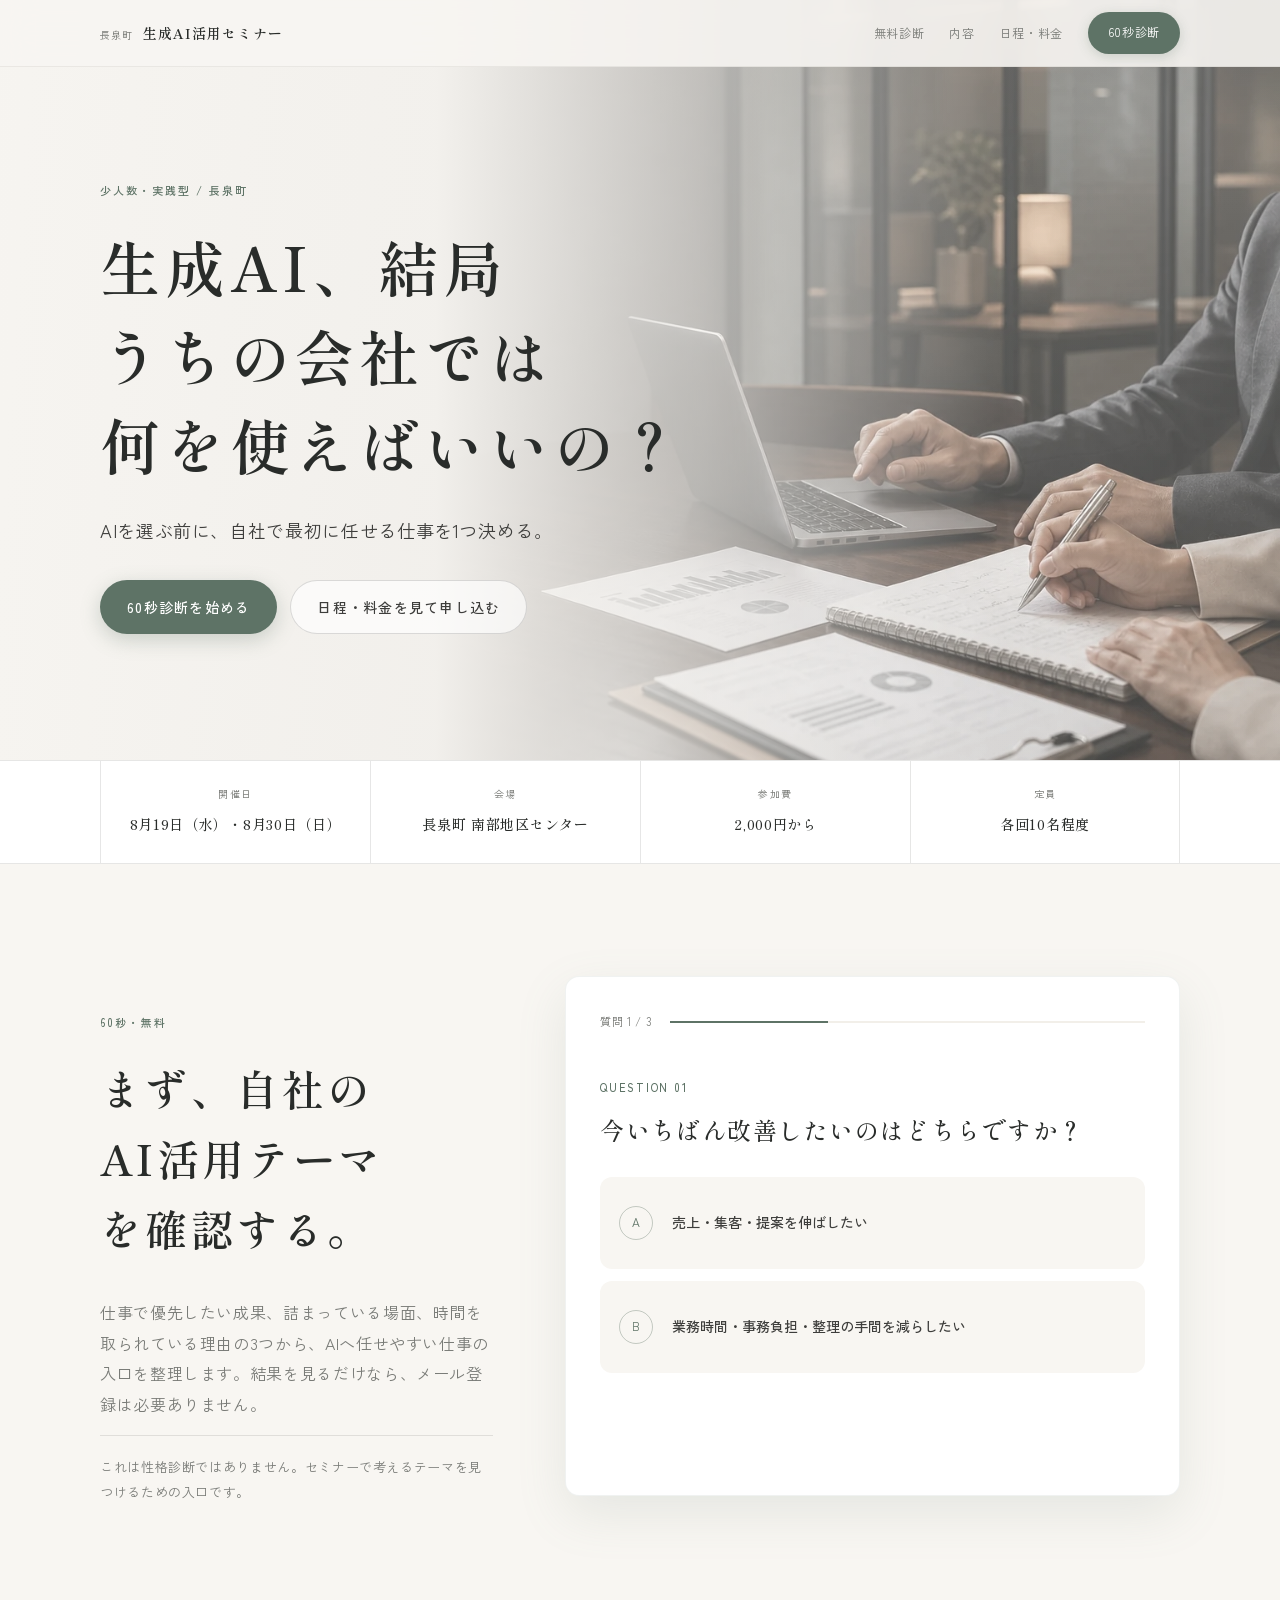
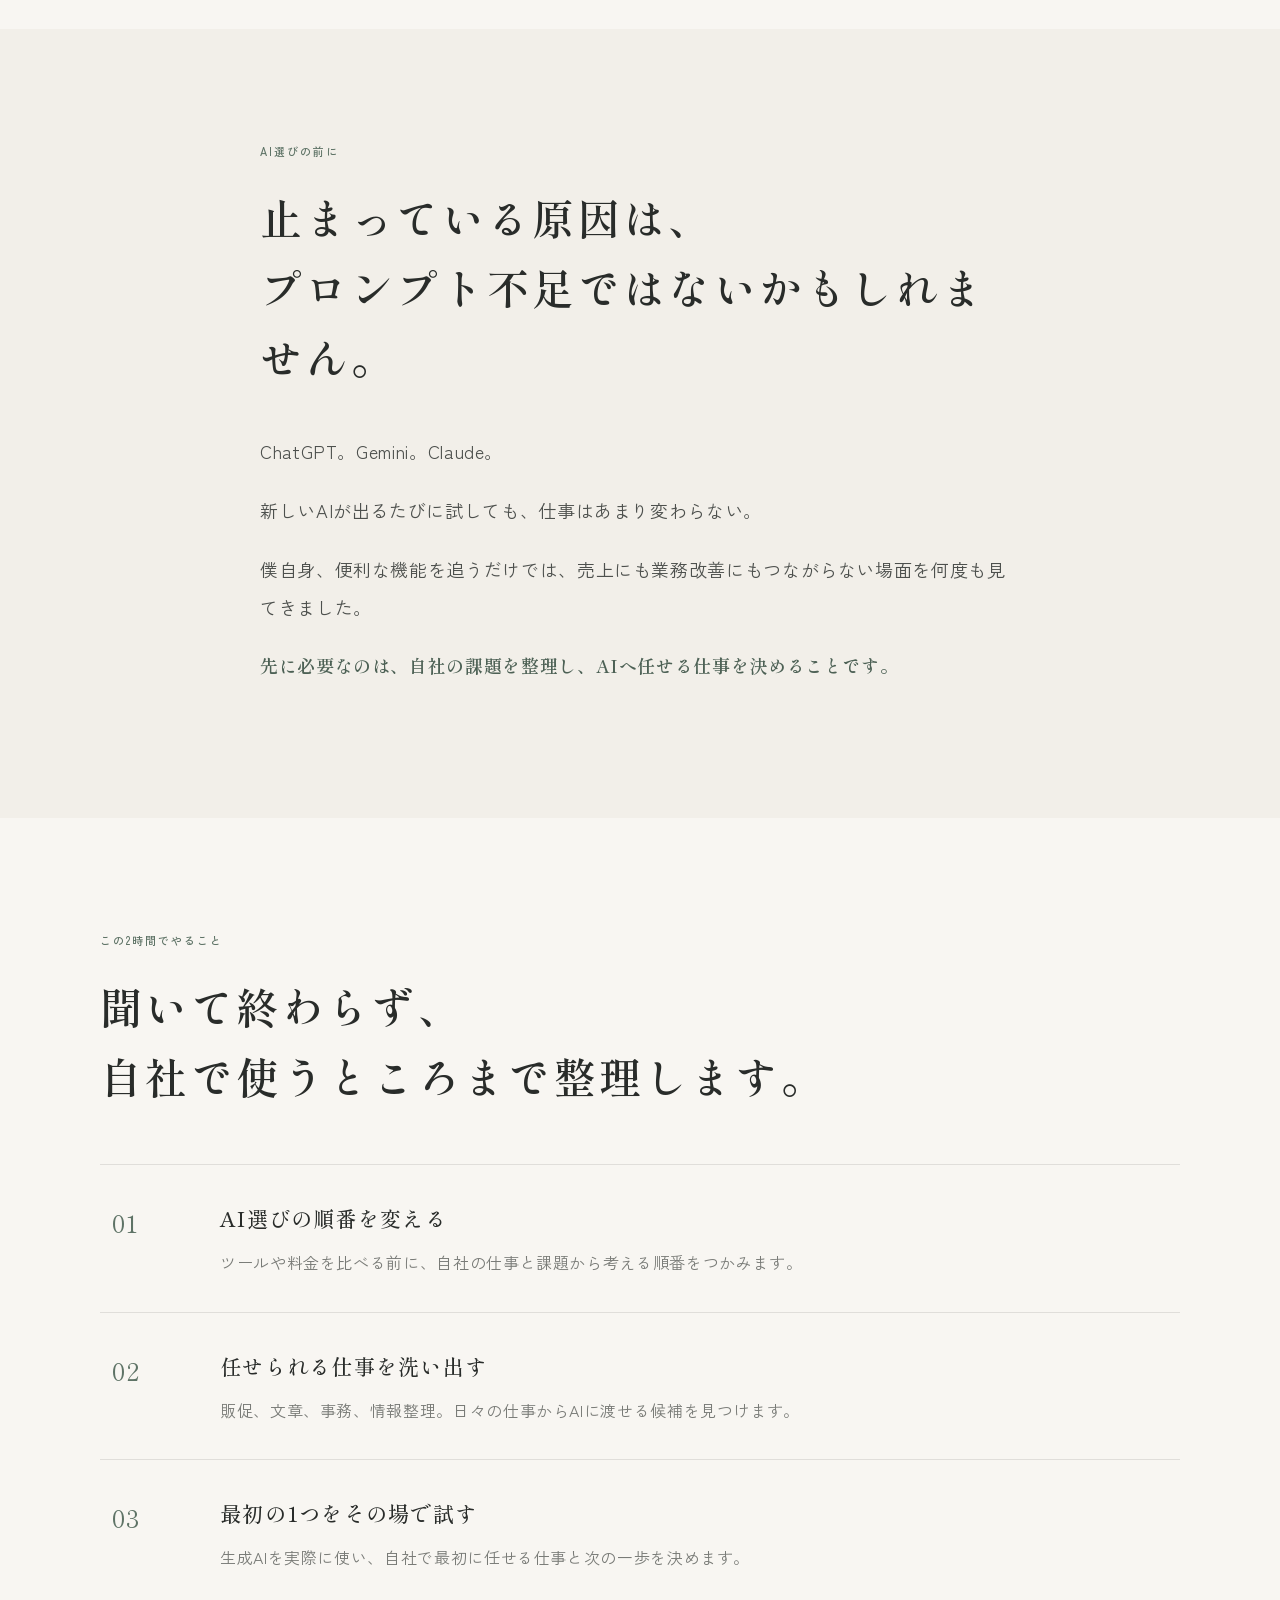
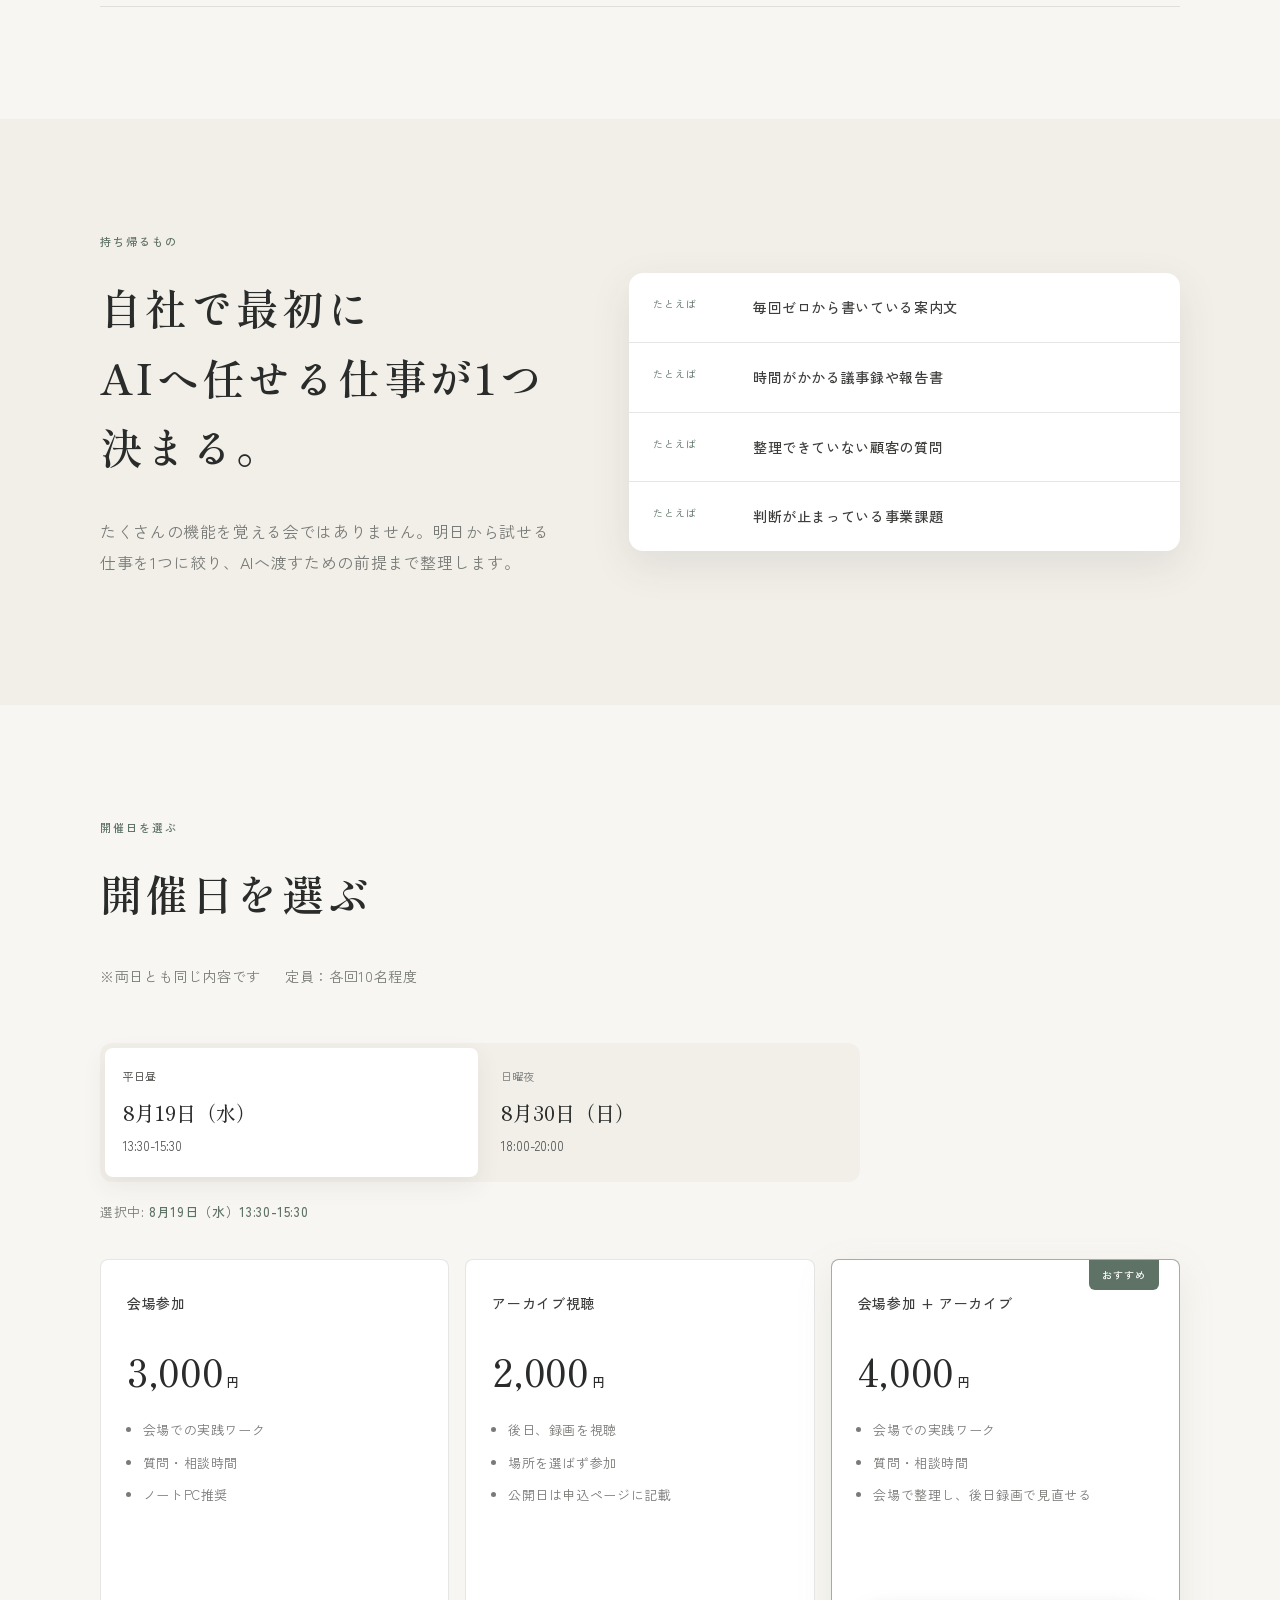
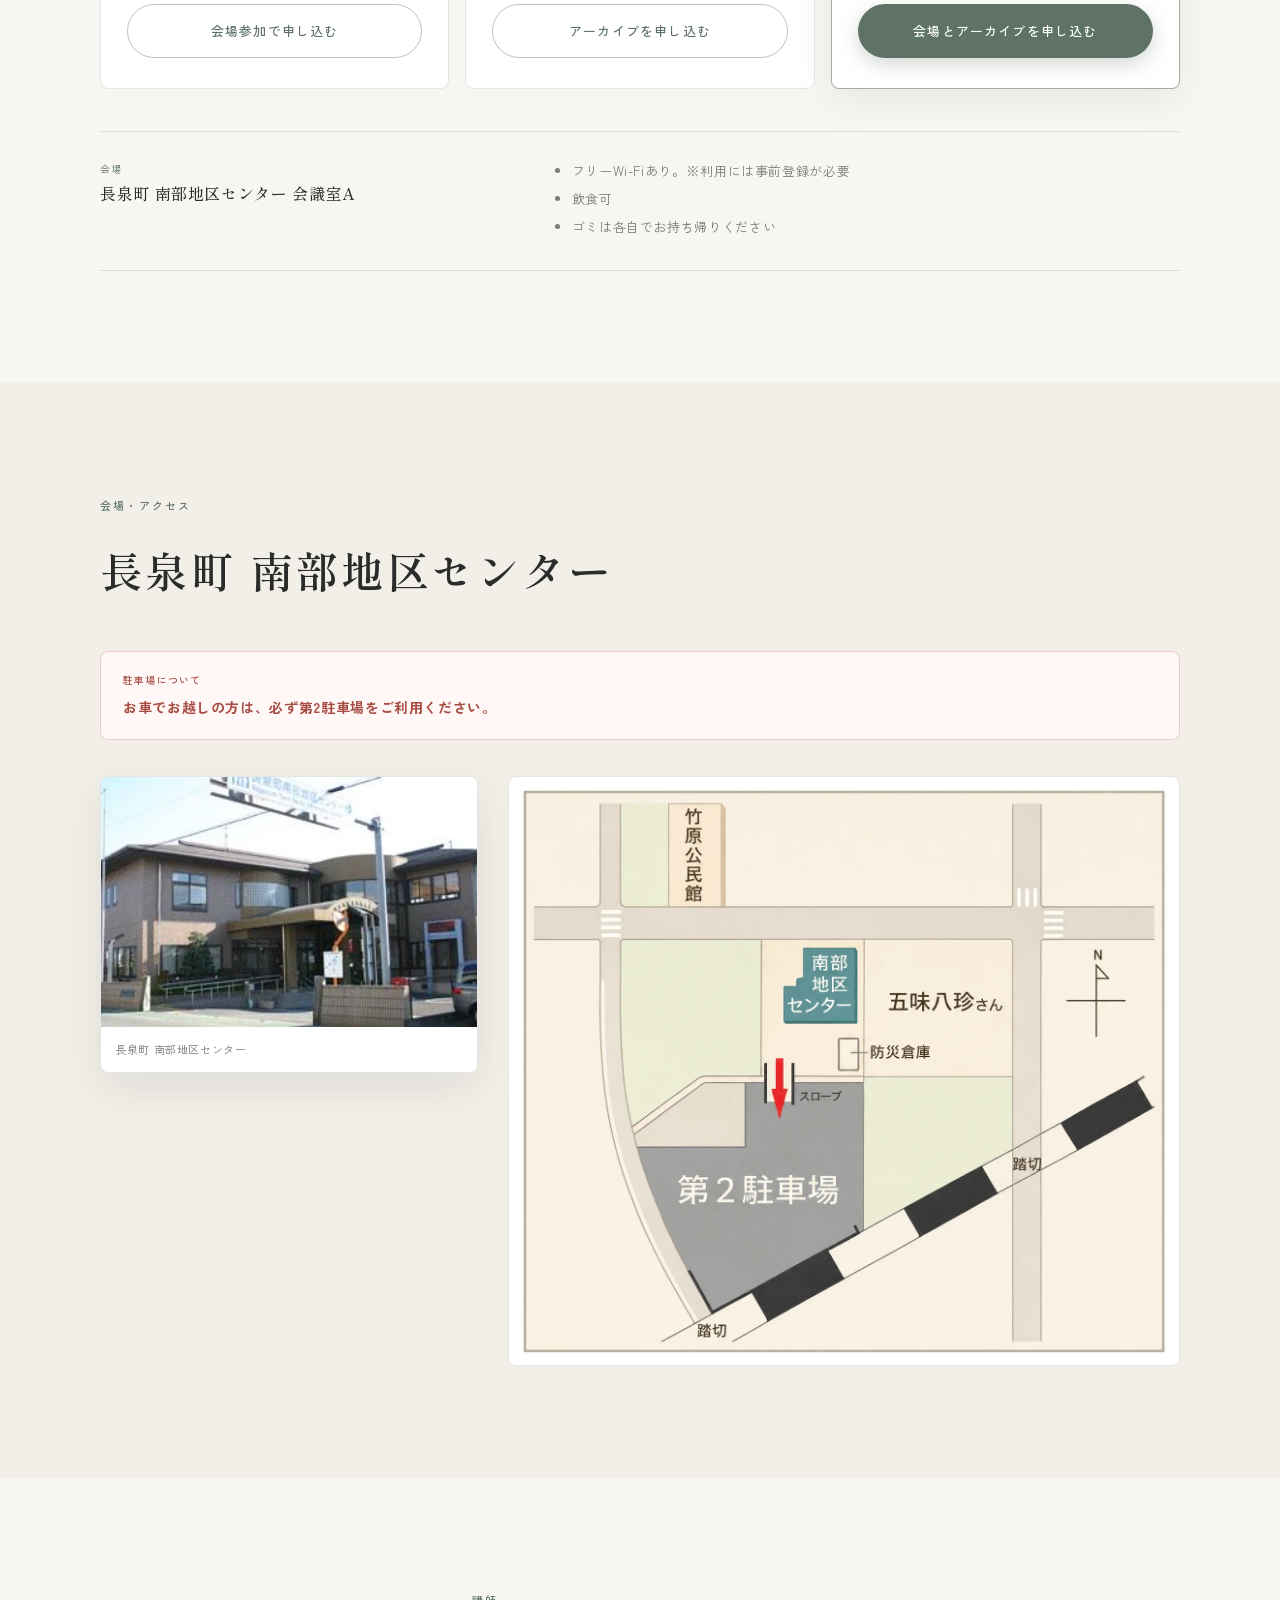
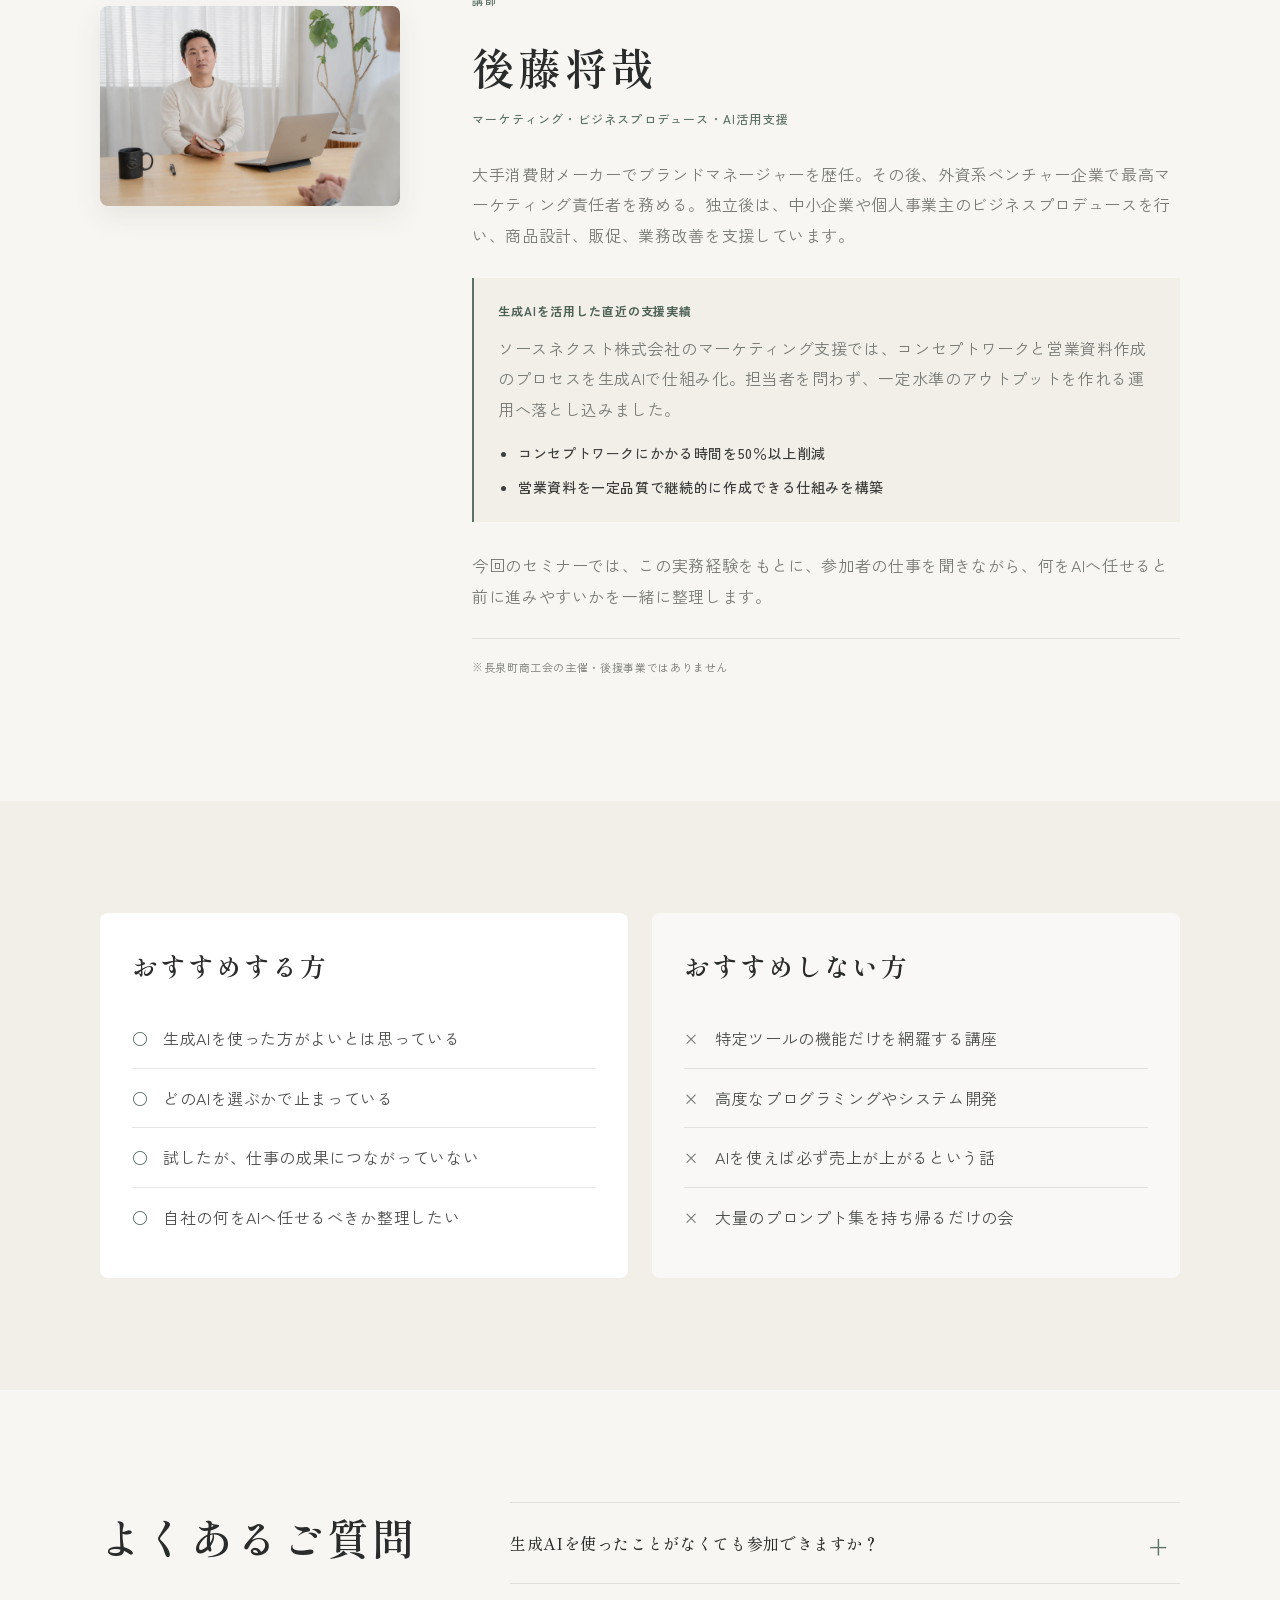
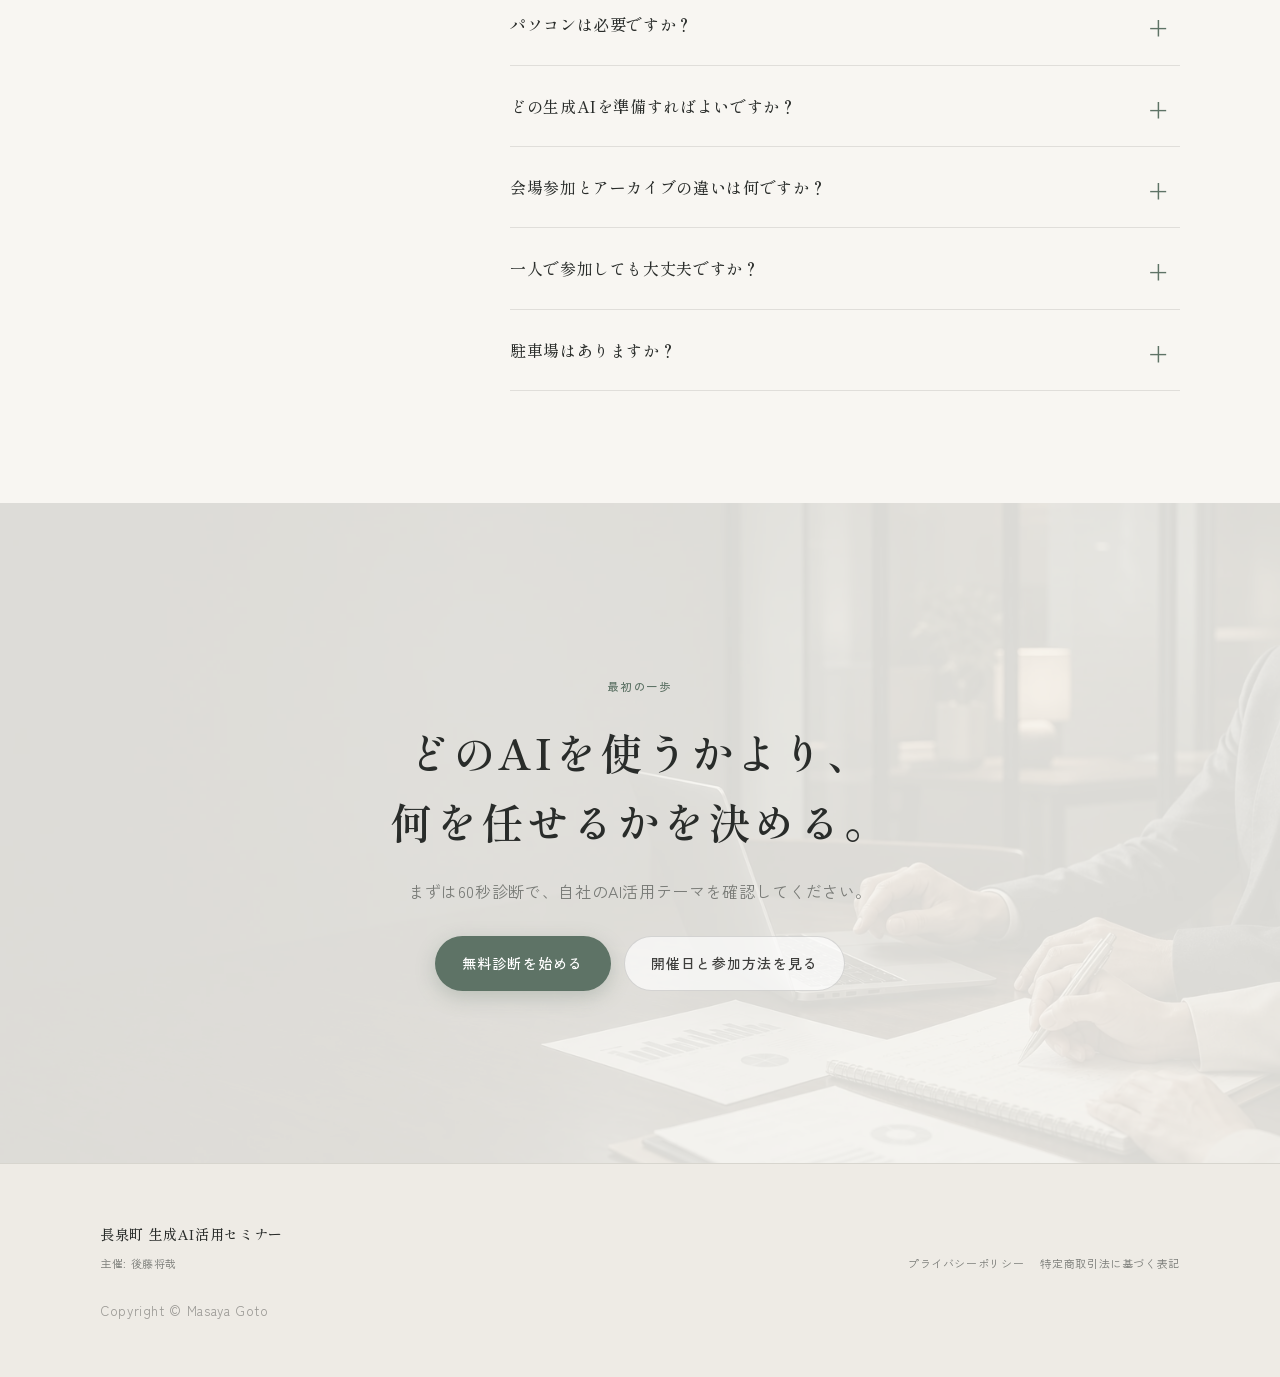
==== index.html @ e54e965a "Improve seminar date selection copy" ====
<!doctype html>
<html lang="ja">
<head>
  <meta charset="utf-8">
  <meta name="viewport" content="width=device-width, initial-scale=1">
  <meta name="robots" content="noindex,nofollow">
  <meta name="description" content="長泉町で開催する少人数の生成AI活用セミナー。自社で最初にAIへ任せる仕事を1つ決める、実践型の2時間です。">
  <meta name="theme-color" content="#f8f6f2">
  <meta property="og:title" content="長泉町 生成AI活用セミナー">
  <meta property="og:description" content="生成AI、結局うちの会社では何を使えばいいの？ AIを選ぶ前に、自社で最初に任せる仕事を1つ決めます。">
  <meta property="og:type" content="website">
  <meta property="og:image" content="assets/hero-v2.webp">
  <title>長泉町 生成AI活用セミナー | 後藤将哉</title>
  <link rel="preconnect" href="https://fonts.googleapis.com">
  <link rel="preconnect" href="https://fonts.gstatic.com" crossorigin>
  <link href="https://fonts.googleapis.com/css2?family=Shippori+Mincho:wght@400;500;600&family=Zen+Kaku+Gothic+New:wght@400;500;700&display=swap" rel="stylesheet">
  <link rel="stylesheet" href="styles.css?v=20260714-dates2">
</head>
<body>
  <a class="skip-link" href="#main">本文へ移動</a>

  <header class="site-header" data-header>
    <div class="header-inner">
      <a class="brand" href="#top" aria-label="ページ上部へ戻る">
        <span>長泉町</span>
        <strong>生成AI活用セミナー</strong>
      </a>
      <nav class="desktop-nav" aria-label="ページ内メニュー">
        <a href="#diagnosis">無料診断</a>
        <a href="#program">内容</a>
        <a href="#dates">日程・料金</a>
        <a class="nav-cta" href="#diagnosis">60秒診断</a>
      </nav>
      <button class="menu-button" type="button" aria-label="メニューを開く" aria-expanded="false" data-menu-button>
        <span></span><span></span>
      </button>
    </div>
    <nav class="mobile-nav" aria-label="スマートフォン用メニュー" data-mobile-nav hidden>
      <a href="#diagnosis">無料診断</a>
      <a href="#program">セミナー内容</a>
      <a href="#dates">日程・料金</a>
      <a href="#profile">講師</a>
    </nav>
  </header>

  <main id="main">
    <section class="hero" id="top">
      <img class="hero-image" src="assets/hero-v2.webp" alt="上質なオフィスで、ノートとパソコンを前に自社の仕事を整理する手元" width="1536" height="1024" fetchpriority="high">
      <div class="hero-shade"></div>
      <div class="hero-inner">
        <p class="hero-kicker">少人数・実践型 / 長泉町</p>
        <h1>生成AI、結局うちの会社では<br>何を使えばいいの？</h1>
        <p class="hero-lead">AIを選ぶ前に、<br class="mobile-only">自社で最初に任せる仕事を1つ決める。</p>
        <div class="hero-actions">
          <a class="button button-primary" href="#diagnosis">60秒診断を始める</a>
          <a class="button button-ghost" href="#dates">日程・料金を見て申し込む</a>
        </div>
      </div>
    </section>

    <section class="fact-band" aria-label="開催概要">
      <div class="fact-grid">
        <div><span>開催日</span><strong>8月19日（水）・8月30日（日）</strong></div>
        <div><span>会場</span><strong>長泉町 南部地区センター</strong></div>
        <div><span>参加費</span><strong>2,000円から</strong></div>
        <div><span>定員</span><strong>各回10名程度</strong></div>
      </div>
    </section>

    <section class="section diagnosis-section" id="diagnosis">
      <div class="section-inner diagnosis-layout">
        <div class="diagnosis-intro reveal">
          <p class="section-label">60秒・無料</p>
          <h2>まず、自社のAI活用テーマを確認する。</h2>
          <p>仕事で優先したい成果、詰まっている場面、時間を取られている理由の3つから、AIへ任せやすい仕事の入口を整理します。結果を見るだけなら、メール登録は必要ありません。</p>
          <p class="quiet-note">これは性格診断ではありません。セミナーで考えるテーマを見つけるための入口です。</p>
        </div>

        <div class="diagnosis-tool reveal" data-diagnosis aria-live="polite">
          <div class="diagnosis-head">
            <span data-diagnosis-status>質問 1 / 3</span>
            <div class="progress-track" aria-hidden="true"><span data-progress></span></div>
          </div>
          <div data-question-view>
            <p class="question-number" data-question-number>QUESTION 01</p>
            <h3 data-question-title></h3>
            <div class="answer-list" data-answer-list></div>
          </div>
          <div class="result-view" data-result-view hidden>
            <p class="result-kicker">あなたの活用テーマ</p>
            <h3 data-result-title></h3>
            <p class="result-summary" data-result-summary></p>
            <p class="result-goal" data-result-goal></p>
            <div class="result-candidates">
              <h4>AIへ任せる候補</h4>
              <ul data-result-candidates></ul>
            </div>
            <div class="result-first-step">
              <h4>最初の一歩</h4>
              <p data-result-first-step></p>
            </div>
            <div class="result-actions">
              <a class="button button-primary" href="#dates">セミナーで活用テーマを決める</a>
              <button class="text-button" type="button" data-lead-cta>タイプ別「AIに任せる仕事の整理シート」を受け取る</button>
            </div>
            <button class="restart-button" type="button" data-restart>もう一度診断する</button>
          </div>
        </div>
      </div>
    </section>

    <section class="section premise-section">
      <div class="section-inner narrow reveal">
        <p class="section-label">AI選びの前に</p>
        <h2>止まっている原因は、<br>プロンプト不足ではないかもしれません。</h2>
        <div class="statement-copy">
          <p>ChatGPT。Gemini。Claude。</p>
          <p>新しいAIが出るたびに試しても、仕事はあまり変わらない。</p>
          <p>僕自身、便利な機能を追うだけでは、売上にも業務改善にもつながらない場面を何度も見てきました。</p>
          <p><strong>先に必要なのは、自社の課題を整理し、AIへ任せる仕事を決めることです。</strong></p>
        </div>
      </div>
    </section>

    <section class="section program-section" id="program">
      <div class="section-inner">
        <div class="section-heading reveal">
          <p class="section-label">この2時間でやること</p>
          <h2>聞いて終わらず、<br>自社で使うところまで整理します。</h2>
        </div>
        <div class="program-list">
          <article class="program-item reveal">
            <span>01</span>
            <div>
              <h3>AI選びの順番を変える</h3>
              <p>ツールや料金を比べる前に、自社の仕事と課題から考える順番をつかみます。</p>
            </div>
          </article>
          <article class="program-item reveal">
            <span>02</span>
            <div>
              <h3>任せられる仕事を洗い出す</h3>
              <p>販促、文章、事務、情報整理。日々の仕事からAIに渡せる候補を見つけます。</p>
            </div>
          </article>
          <article class="program-item reveal">
            <span>03</span>
            <div>
              <h3>最初の1つをその場で試す</h3>
              <p>生成AIを実際に使い、自社で最初に任せる仕事と次の一歩を決めます。</p>
            </div>
          </article>
        </div>
      </div>
    </section>

    <section class="section outcome-section">
      <div class="section-inner outcome-layout">
        <div class="outcome-copy reveal">
          <p class="section-label">持ち帰るもの</p>
          <h2>自社で最初に<br>AIへ任せる仕事が1つ決まる。</h2>
          <p>たくさんの機能を覚える会ではありません。明日から試せる仕事を1つに絞り、AIへ渡すための前提まで整理します。</p>
        </div>
        <div class="outcome-notes reveal">
          <div><span>たとえば</span><strong>毎回ゼロから書いている案内文</strong></div>
          <div><span>たとえば</span><strong>時間がかかる議事録や報告書</strong></div>
          <div><span>たとえば</span><strong>整理できていない顧客の質問</strong></div>
          <div><span>たとえば</span><strong>判断が止まっている事業課題</strong></div>
        </div>
      </div>
    </section>

    <section class="section date-section" id="dates">
      <div class="section-inner">
        <div class="section-heading reveal">
          <p class="section-label">開催日を選ぶ</p>
          <h2>開催日を選ぶ</h2>
          <div class="date-meta">
            <p>※両日とも同じ内容です</p>
            <p>定員：各回10名程度</p>
          </div>
        </div>

        <div class="date-switcher reveal" role="group" aria-label="開催日を選択">
          <button class="date-option is-active" type="button" data-date-select="20260819" aria-pressed="true">
            <span>平日昼</span>
            <strong>8月19日（水）</strong>
            <small>13:30-15:30</small>
          </button>
          <button class="date-option" type="button" data-date-select="20260830" aria-pressed="false">
            <span>日曜夜</span>
            <strong>8月30日（日）</strong>
            <small>18:00-20:00</small>
          </button>
        </div>

        <div class="selected-date reveal" aria-live="polite">
          選択中: <strong data-selected-date-label>8月19日（水）13:30-15:30</strong>
        </div>

        <div class="price-list">
          <article class="price-item reveal">
            <div class="price-main">
              <p>会場参加</p>
              <strong>3,000<small>円</small></strong>
            </div>
            <ul>
              <li>会場での実践ワーク</li>
              <li>質問・相談時間</li>
              <li>ノートPC推奨</li>
            </ul>
            <button class="button button-dark purchase-button" type="button" data-plan="venue">会場参加で申し込む</button>
          </article>
          <article class="price-item reveal">
            <div class="price-main">
              <p>アーカイブ視聴</p>
              <strong>2,000<small>円</small></strong>
            </div>
            <ul>
              <li>後日、録画を視聴</li>
              <li>場所を選ばず参加</li>
              <li>公開日は申込ページに記載</li>
            </ul>
            <button class="button button-dark purchase-button" type="button" data-plan="archive">アーカイブを申し込む</button>
          </article>
          <article class="price-item price-item-featured reveal">
            <span class="price-badge">おすすめ</span>
            <div class="price-main">
              <p>会場参加 + アーカイブ</p>
              <strong>4,000<small>円</small></strong>
            </div>
            <ul>
              <li>会場での実践ワーク</li>
              <li>質問・相談時間</li>
              <li>会場で整理し、後日録画で見直せる</li>
            </ul>
            <button class="button button-primary purchase-button" type="button" data-plan="venueArchive">会場とアーカイブを申し込む</button>
          </article>
        </div>

        <div class="venue-note reveal">
          <div>
            <span>会場</span>
            <strong>長泉町 南部地区センター 会議室A</strong>
          </div>
          <ul>
            <li>フリーWi-Fiあり。※利用には事前登録が必要</li>
            <li>飲食可</li>
            <li>ゴミは各自でお持ち帰りください</li>
          </ul>
        </div>
      </div>
    </section>

    <section class="section venue-section" id="venue">
      <div class="section-inner">
        <div class="section-heading reveal">
          <p class="section-label">会場・アクセス</p>
          <h2>長泉町 南部地区センター</h2>
        </div>
        <p class="parking-alert reveal"><span>駐車場について</span><strong>お車でお越しの方は、必ず第2駐車場をご利用ください。</strong></p>
        <div class="venue-layout">
          <figure class="venue-photo reveal">
            <img src="assets/venue-southern-district-center.webp" alt="長泉町南部地区センターの外観" width="300" height="199" loading="lazy">
            <figcaption>長泉町 南部地区センター</figcaption>
          </figure>
          <div class="venue-map-wrap reveal">
            <img src="assets/venue-map-v2.webp" alt="長泉町南部地区センターと第2駐車場の案内図。赤い矢印が会場入口への経路を示しています。" width="1343" height="1174" loading="lazy">
          </div>
        </div>
      </div>
    </section>

    <section class="section profile-section" id="profile">
      <div class="section-inner profile-layout">
        <div class="profile-image-wrap reveal">
          <img src="assets/masaya-goto-seminar.webp" alt="講師 後藤将哉が対話しながら話している様子" width="1536" height="1024" loading="lazy">
        </div>
        <div class="profile-copy reveal">
          <p class="section-label">講師</p>
          <h2>後藤将哉</h2>
          <p class="profile-role">マーケティング・ビジネスプロデュース・AI活用支援</p>
          <p>大手消費財メーカーでブランドマネージャーを歴任。その後、外資系ベンチャー企業で最高マーケティング責任者を務める。独立後は、中小企業や個人事業主のビジネスプロデュースを行い、商品設計、販促、業務改善を支援しています。</p>
          <div class="profile-proof">
            <p class="profile-proof-label">生成AIを活用した直近の支援実績</p>
            <p>ソースネクスト株式会社のマーケティング支援では、コンセプトワークと営業資料作成のプロセスを生成AIで仕組み化。担当者を問わず、一定水準のアウトプットを作れる運用へ落とし込みました。</p>
            <ul>
              <li>コンセプトワークにかかる時間を50％以上削減</li>
              <li>営業資料を一定品質で継続的に作成できる仕組みを構築</li>
            </ul>
          </div>
          <p>今回のセミナーでは、この実務経験をもとに、参加者の仕事を聞きながら、何をAIへ任せると前に進みやすいかを一緒に整理します。</p>
          <p class="profile-note">※長泉町商工会の主催・後援事業ではありません</p>
        </div>
      </div>
    </section>

    <section class="section fit-section">
      <div class="section-inner fit-layout">
        <div class="fit-block reveal">
          <h2>おすすめする方</h2>
          <ul class="check-list">
            <li>生成AIを使った方がよいとは思っている</li>
            <li>どのAIを選ぶかで止まっている</li>
            <li>試したが、仕事の成果につながっていない</li>
            <li>自社の何をAIへ任せるべきか整理したい</li>
          </ul>
        </div>
        <div class="fit-block fit-block-muted reveal">
          <h2>おすすめしない方</h2>
          <ul class="plain-list">
            <li>特定ツールの機能だけを網羅する講座</li>
            <li>高度なプログラミングやシステム開発</li>
            <li>AIを使えば必ず売上が上がるという話</li>
            <li>大量のプロンプト集を持ち帰るだけの会</li>
          </ul>
        </div>
      </div>
    </section>

    <section class="section faq-section" id="faq">
      <div class="section-inner faq-layout">
        <div class="section-heading reveal">
          <h2>よくあるご質問</h2>
        </div>
        <div class="faq-list reveal">
          <details>
            <summary>生成AIを使ったことがなくても参加できますか？</summary>
            <p>参加できます。基本操作だけを長く説明する会ではありませんが、初めての方でも進められるように当日サポートします。</p>
          </details>
          <details>
            <summary>パソコンは必要ですか？</summary>
            <p>ノートPCを推奨します。タブレットやスマートフォンでも参加できます。筆記用具とノートまたはメモ帳もお持ちください。</p>
          </details>
          <details>
            <summary>どの生成AIを準備すればよいですか？</summary>
            <p>普段使っているものがあれば、そのままで構いません。使っていない方には、当日取り組みやすい方法をご案内します。</p>
          </details>
          <details>
            <summary>会場参加とアーカイブの違いは何ですか？</summary>
            <p>会場では実際に手を動かし、その場で質問できます。アーカイブは後日、ご自身の時間で録画を視聴する参加方法です。</p>
          </details>
          <details>
            <summary>一人で参加しても大丈夫ですか？</summary>
            <p>大丈夫です。少人数で、自社の仕事を整理する時間を中心に進めます。</p>
          </details>
          <details>
            <summary>駐車場はありますか？</summary>
            <p>お車でお越しの方は、必ず第2駐車場をご利用ください。会場前の駐車場にはお停めにならないようお願いします。</p>
          </details>
        </div>
      </div>
    </section>

    <section class="final-cta">
      <img src="assets/hero-v2.webp" alt="" width="1536" height="1024" loading="lazy">
      <div class="final-cta-shade"></div>
      <div class="final-cta-inner reveal">
        <p class="section-label">最初の一歩</p>
        <h2>どのAIを使うかより、<br>何を任せるかを決める。</h2>
        <p>まずは60秒診断で、自社のAI活用テーマを確認してください。</p>
        <div class="final-actions">
          <a class="button button-primary" href="#diagnosis">無料診断を始める</a>
          <a class="button button-ghost" href="#dates">開催日と参加方法を見る</a>
        </div>
      </div>
    </section>
  </main>

  <footer class="site-footer">
    <div class="footer-inner">
      <div>
        <strong>長泉町 生成AI活用セミナー</strong>
        <p>主催: 後藤将哉</p>
      </div>
      <nav aria-label="法務情報">
        <a href="https://sub.masaya-goto.com/p/privacy_policy" target="_blank" rel="noopener">プライバシーポリシー</a>
        <a href="https://sub.masaya-goto.com/p/sctl" target="_blank" rel="noopener">特定商取引法に基づく表記</a>
      </nav>
      <small>Copyright &copy; Masaya Goto</small>
    </div>
  </footer>

  <div class="toast" role="status" aria-live="polite" data-toast hidden></div>
  <script src="config.js"></script>
  <script src="app.js?v=20260714-dates2"></script>
</body>
</html>
---- styles.css ----
:root {
  --ink: #3e3e3c;
  --ink-strong: #292c2a;
  --text: #4d504d;
  --muted: #797b77;
  --paper: #f8f6f2;
  --paper-deep: #f2efe9;
  --white: #ffffff;
  --line: rgba(62, 62, 60, 0.13);
  --accent: #5e7366;
  --accent-dark: #4d6155;
  --accent-pale: #e8ede9;
  --alert: #a84d43;
  --max: 1080px;
  --radius: 8px;
  --sans: "Zen Kaku Gothic New", "Noto Sans JP", "Hiragino Kaku Gothic ProN", sans-serif;
  --serif: "Shippori Mincho", "Noto Serif JP", "Yu Mincho", serif;
  --shadow: 0 14px 40px rgba(62, 62, 60, 0.1);
}

* { box-sizing: border-box; }
html { scroll-behavior: smooth; }
body {
  margin: 0;
  color: var(--text);
  background: var(--paper);
  font-family: var(--sans);
  font-size: 16px;
  line-height: 1.9;
  letter-spacing: 0.04em;
}

body,
button,
a { -webkit-font-smoothing: antialiased; }

img { display: block; max-width: 100%; }
a { color: inherit; text-decoration: none; }
button { font: inherit; }
h1, h2, h3, h4, p { margin-top: 0; }
h1, h2, h3 { text-wrap: balance; }
ul { margin-top: 0; }

.skip-link {
  position: fixed;
  z-index: 100;
  top: 8px;
  left: 8px;
  padding: 10px 14px;
  color: var(--ink);
  background: var(--white);
  transform: translateY(-160%);
}
.skip-link:focus { transform: translateY(0); }
.mobile-only { display: none; }

.site-header {
  position: fixed;
  z-index: 50;
  inset: 0 0 auto;
  color: var(--ink);
  background: rgba(248, 246, 242, 0.9);
  border-bottom: 1px solid rgba(62, 62, 60, 0.08);
  backdrop-filter: blur(16px);
}

.header-inner {
  width: min(var(--max), calc(100% - 40px));
  min-height: 66px;
  margin: 0 auto;
  display: flex;
  align-items: center;
  justify-content: space-between;
  gap: 24px;
}

.brand { display: flex; align-items: baseline; gap: 9px; }
.brand span { color: var(--muted); font-size: 10px; letter-spacing: 0.12em; }
.brand strong { color: var(--ink-strong); font-family: var(--serif); font-size: 14px; font-weight: 600; letter-spacing: 0.08em; }
.desktop-nav { display: flex; align-items: center; gap: 25px; font-size: 12px; }
.desktop-nav > a:not(.nav-cta) { color: var(--muted); transition: color 180ms ease; }
.desktop-nav > a:not(.nav-cta):hover { color: var(--accent); }
.nav-cta {
  padding: 9px 20px 10px;
  color: var(--white);
  background: var(--accent);
  border-radius: 40px;
  box-shadow: 0 3px 12px rgba(94, 115, 102, 0.24);
  transition: transform 200ms ease, box-shadow 200ms ease, background 200ms ease;
}
.nav-cta:hover { background: var(--accent-dark); box-shadow: 0 6px 16px rgba(94, 115, 102, 0.26); transform: translateY(-1px); }
.menu-button,
.mobile-nav { display: none; }

.hero {
  position: relative;
  min-height: 760px;
  display: flex;
  align-items: center;
  overflow: hidden;
  color: var(--ink);
  background: var(--paper);
}
.hero-image,
.hero-shade { position: absolute; inset: 0; width: 100%; height: 100%; }
.hero-image { object-fit: cover; object-position: 61% center; filter: saturate(0.68) contrast(0.94) brightness(1.04); }
.hero-shade {
  background:
    linear-gradient(90deg, rgba(248, 246, 242, 0.99) 0%, rgba(248, 246, 242, 0.96) 34%, rgba(248, 246, 242, 0.62) 55%, rgba(248, 246, 242, 0.08) 78%),
    linear-gradient(180deg, rgba(248, 246, 242, 0.32), rgba(248, 246, 242, 0.18));
}
.hero-inner {
  position: relative;
  z-index: 2;
  width: min(var(--max), calc(100% - 40px));
  margin: 0 auto;
  padding: 132px 0 78px;
}
.hero-kicker,
.section-label {
  margin-bottom: 20px;
  color: var(--accent);
  font-size: 11px;
  font-weight: 500;
  letter-spacing: 0.18em;
  text-transform: uppercase;
}
.hero h1 {
  max-width: 710px;
  margin-bottom: 25px;
  color: var(--ink-strong);
  font-family: var(--serif);
  font-size: clamp(40px, 4.7vw, 64px);
  font-weight: 600;
  line-height: 1.48;
  letter-spacing: 0.08em;
}
.hero-lead { max-width: 560px; margin-bottom: 32px; color: var(--ink); font-size: 18px; line-height: 1.95; }
.hero-actions,
.final-actions,
.result-actions { display: flex; flex-wrap: wrap; gap: 13px; }

.button {
  min-height: 54px;
  padding: 13px 26px;
  display: inline-flex;
  align-items: center;
  justify-content: center;
  border: 1px solid transparent;
  border-radius: 40px;
  cursor: pointer;
  font-size: 14px;
  font-weight: 500;
  letter-spacing: 0.09em;
  transition: transform 250ms cubic-bezier(0.2, 0.7, 0.3, 1), box-shadow 250ms ease, background 250ms ease, color 250ms ease;
}
.button:hover { transform: translateY(-2px); }
.button-primary { color: var(--white); background: var(--accent); box-shadow: 0 6px 20px rgba(94, 115, 102, 0.28); }
.button-primary:hover { background: var(--accent-dark); box-shadow: 0 10px 26px rgba(94, 115, 102, 0.3); }
.button-ghost { color: var(--ink); background: rgba(255, 255, 255, 0.66); border-color: rgba(62, 62, 60, 0.18); }
.button-ghost:hover { color: var(--accent-dark); background: var(--white); border-color: rgba(94, 115, 102, 0.35); }
.button-dark { color: var(--accent); background: transparent; border-color: rgba(94, 115, 102, 0.42); }
.button-dark:hover { color: var(--white); background: var(--accent); }

.fact-band { position: relative; z-index: 3; background: var(--white); border-top: 1px solid var(--line); border-bottom: 1px solid var(--line); }
.fact-grid { width: min(var(--max), 100%); margin: 0 auto; display: grid; grid-template-columns: repeat(4, minmax(0, 1fr)); }
.fact-grid div { padding: 23px 22px 25px; text-align: center; border-left: 1px solid var(--line); }
.fact-grid div:last-child { border-right: 1px solid var(--line); }
.fact-grid span { display: block; margin-bottom: 5px; color: var(--muted); font-size: 10px; letter-spacing: 0.14em; }
.fact-grid strong { color: var(--ink-strong); font-family: var(--serif); font-size: 14px; font-weight: 500; letter-spacing: 0.05em; }

.section { padding: 112px 20px; }
.section:nth-of-type(even) { background: var(--paper-deep); }
.section-inner { width: min(var(--max), 100%); margin: 0 auto; }
.section-inner.narrow { width: min(760px, 100%); }
.section h2,
.final-cta h2 {
  color: var(--ink-strong);
  font-family: var(--serif);
  font-size: clamp(31px, 3.3vw, 43px);
  font-weight: 600;
  line-height: 1.65;
  letter-spacing: 0.08em;
}
.section h3 { color: var(--ink-strong); font-family: var(--serif); font-weight: 500; letter-spacing: 0.06em; }
.section-heading { max-width: 760px; margin-bottom: 54px; }
.section-heading > p:last-child { max-width: 650px; margin-bottom: 0; color: var(--muted); }

.diagnosis-section { background: var(--paper); }
.diagnosis-layout { display: grid; grid-template-columns: minmax(0, 0.78fr) minmax(440px, 1.22fr); gap: 72px; align-items: start; }
.diagnosis-intro { padding-top: 36px; }
.diagnosis-intro > p:not(.section-label) { max-width: 470px; color: var(--muted); }
.diagnosis-intro .quiet-note { padding-top: 19px; border-top: 1px solid var(--line); font-size: 13px; }
.diagnosis-tool {
  min-height: 520px;
  padding: 34px;
  background: var(--white);
  border: 1px solid rgba(94, 115, 102, 0.09);
  border-radius: 14px;
  box-shadow: 0 18px 50px rgba(122, 143, 130, 0.14);
}
.diagnosis-head { margin-bottom: 45px; display: grid; grid-template-columns: auto 1fr; align-items: center; gap: 18px; color: var(--muted); font-size: 11px; }
.progress-track { height: 2px; overflow: hidden; background: var(--paper-deep); }
.progress-track span { width: 33.333%; height: 100%; display: block; background: var(--accent); transition: width 320ms ease; }
.question-number,
.result-kicker { margin-bottom: 12px; color: var(--accent); font-size: 11px; font-weight: 500; letter-spacing: 0.16em; }
.diagnosis-tool h3 { margin-bottom: 27px; font-size: 24px; line-height: 1.65; }
.answer-list { display: grid; gap: 12px; }
.answer-button {
  width: 100%;
  min-height: 92px;
  padding: 16px 18px;
  display: grid;
  grid-template-columns: 38px 1fr;
  align-items: center;
  gap: 15px;
  color: var(--ink);
  background: var(--paper);
  border: 1px solid transparent;
  border-radius: 12px;
  cursor: pointer;
  text-align: left;
  transition: transform 200ms ease, border-color 200ms ease, background 200ms ease, box-shadow 200ms ease;
}
.answer-button:hover { background: var(--white); border-color: rgba(94, 115, 102, 0.35); box-shadow: 0 8px 24px rgba(94, 115, 102, 0.1); transform: translateY(-2px); }
.answer-button > span { width: 34px; height: 34px; display: grid; place-items: center; color: var(--accent); border: 1px solid rgba(94, 115, 102, 0.35); border-radius: 50%; font-size: 12px; }
.answer-button strong { font-size: 14px; font-weight: 500; line-height: 1.7; }
.result-view h3 { margin-bottom: 13px; font-size: 31px; }
.result-summary { color: var(--muted); }
.result-goal { margin: 19px 0 0; padding: 12px 15px; color: var(--accent-dark); background: var(--accent-pale); font-size: 13px; font-weight: 500; }
.result-candidates { margin: 26px 0; padding: 22px; background: var(--paper); border-radius: var(--radius); }
.result-candidates h4,
.result-first-step h4 { margin-bottom: 11px; color: var(--accent); font-size: 12px; letter-spacing: 0.1em; }
.result-candidates ul { margin-bottom: 0; padding-left: 1.25em; }
.result-candidates li { margin-bottom: 5px; }
.result-first-step { margin: -8px 0 26px; padding: 0 3px 21px; border-bottom: 1px solid var(--line); }
.result-first-step p { margin-bottom: 0; color: var(--muted); font-size: 14px; }
.text-button,
.restart-button { padding: 8px 0; color: var(--accent); background: transparent; border: 0; border-bottom: 1px solid rgba(94, 115, 102, 0.4); cursor: pointer; font-size: 13px; }
.restart-button { margin-top: 22px; color: var(--muted); border-bottom-color: var(--line); }

.premise-section { background: var(--paper-deep); }
.statement-copy { margin-top: 42px; font-size: 18px; line-height: 2.1; }
.statement-copy p { margin-bottom: 21px; }
.statement-copy strong { color: var(--accent-dark); font-family: var(--serif); font-weight: 600; }

.program-section { background: var(--paper); }
.program-list { border-top: 1px solid var(--line); }
.program-item { padding: 34px 12px; display: grid; grid-template-columns: 80px 1fr; gap: 28px; border-bottom: 1px solid var(--line); transition: background 250ms ease, padding 250ms ease; }
.program-item:hover { padding-left: 24px; background: rgba(255, 255, 255, 0.55); }
.program-item > span { color: var(--accent); font-family: var(--serif); font-size: 25px; }
.program-item h3 { margin-bottom: 8px; font-size: 21px; }
.program-item p { max-width: 700px; margin-bottom: 0; color: var(--muted); }

.outcome-section { background: var(--paper-deep); }
.outcome-layout { display: grid; grid-template-columns: minmax(0, 0.9fr) minmax(0, 1.1fr); gap: 78px; align-items: center; }
.outcome-copy > p:last-child { max-width: 500px; color: var(--muted); }
.outcome-notes { background: var(--white); border-radius: 14px; box-shadow: var(--shadow); overflow: hidden; }
.outcome-notes div { padding: 21px 24px; display: grid; grid-template-columns: 82px 1fr; gap: 18px; border-bottom: 1px solid var(--line); }
.outcome-notes div:last-child { border-bottom: 0; }
.outcome-notes span { color: var(--accent); font-size: 10px; letter-spacing: 0.12em; }
.outcome-notes strong { color: var(--ink); font-size: 14px; font-weight: 500; }

.date-section { background: var(--paper); }
.date-meta { display: flex; flex-wrap: wrap; gap: 4px 24px; color: var(--muted); }
.date-meta p { margin-bottom: 0; font-size: 14px; }
.date-switcher { max-width: 760px; margin-bottom: 18px; padding: 5px; display: grid; grid-template-columns: 1fr 1fr; gap: 5px; background: var(--paper-deep); border-radius: 12px; }
.date-option { min-height: 116px; padding: 18px; color: var(--muted); background: transparent; border: 0; border-radius: var(--radius); cursor: pointer; text-align: left; transition: background 200ms ease, box-shadow 200ms ease, color 200ms ease; }
.date-option.is-active { color: var(--ink); background: var(--white); box-shadow: 0 8px 24px rgba(62, 62, 60, 0.08); }
.date-option span,
.date-option small { display: block; font-size: 11px; }
.date-option small { color: var(--text); font-size: 13px; }
.date-option strong { display: block; margin: 7px 0 2px; color: var(--ink-strong); font-family: var(--serif); font-size: 20px; font-weight: 500; }
.selected-date { margin-bottom: 35px; color: var(--muted); font-size: 13px; }
.selected-date strong { color: var(--accent); font-weight: 500; }
.price-list { display: grid; grid-template-columns: repeat(3, minmax(0, 1fr)); gap: 16px; }
.price-item { position: relative; min-height: 430px; padding: 30px 26px; display: flex; flex-direction: column; background: var(--white); border: 1px solid var(--line); border-radius: var(--radius); transition: transform 250ms ease, box-shadow 250ms ease, border-color 250ms ease; }
.price-item:hover { border-color: rgba(94, 115, 102, 0.28); box-shadow: 0 12px 36px rgba(122, 143, 130, 0.1); transform: translateY(-3px); }
.price-item-featured { border-color: rgba(94, 115, 102, 0.58); box-shadow: 0 12px 36px rgba(122, 143, 130, 0.13); }
.price-badge { position: absolute; top: 0; right: 20px; padding: 5px 13px 6px; color: var(--white); background: var(--accent); border-radius: 0 0 6px 6px; font-size: 10px; font-weight: 500; letter-spacing: 0.1em; }
.price-main { margin-bottom: 22px; }
.price-main p { min-height: 54px; margin-bottom: 8px; color: var(--ink); font-size: 14px; font-weight: 500; }
.price-main strong { color: var(--ink-strong); font-family: var(--serif); font-size: 38px; font-weight: 500; line-height: 1; }
.price-main small { margin-left: 3px; font-family: var(--sans); font-size: 13px; }
.price-item ul { flex: 1; padding-left: 1.2em; color: var(--muted); font-size: 13px; }
.price-item li { margin-bottom: 8px; }
.purchase-button { width: 100%; font-size: 13px; }
.venue-note { margin-top: 42px; padding: 27px 0; display: grid; grid-template-columns: minmax(260px, 0.8fr) minmax(0, 1.2fr); gap: 40px; border-top: 1px solid var(--line); border-bottom: 1px solid var(--line); }
.venue-note span { display: block; color: var(--accent); font-size: 10px; }
.venue-note strong { color: var(--ink-strong); font-family: var(--serif); font-weight: 500; }
.venue-note p { margin-bottom: 0; color: var(--muted); font-size: 13px; }
.venue-note ul { margin-bottom: 0; padding-left: 1.2em; color: var(--muted); font-size: 13px; }
.venue-note li { margin-bottom: 3px; }

.venue-section { background: var(--paper-deep); }
.parking-alert { margin: -8px 0 36px; padding: 18px 22px; color: var(--alert); background: #fff8f6; border: 1px solid rgba(168, 77, 67, 0.24); border-radius: var(--radius); font-size: 14px; }
.parking-alert span { display: block; margin-bottom: 5px; color: var(--alert); font-size: 10px; font-weight: 500; letter-spacing: 0.12em; }
.parking-alert strong { color: var(--alert); }
.venue-layout { display: grid; grid-template-columns: minmax(280px, 0.72fr) minmax(0, 1.28fr); gap: 30px; align-items: start; }
.venue-photo,
.venue-map-wrap { margin: 0; overflow: hidden; background: var(--white); border: 1px solid var(--line); border-radius: var(--radius); }
.venue-photo { max-width: 380px; box-shadow: var(--shadow); }
.venue-photo img,
.venue-map-wrap img { width: 100%; height: auto; }
.venue-photo img { aspect-ratio: 3 / 2; object-fit: cover; }
.venue-photo figcaption { padding: 12px 14px; color: var(--muted); font-size: 11px; }
.venue-map-wrap { padding: 10px; }

.profile-section { color: var(--text); background: var(--paper); }
.profile-layout { display: grid; grid-template-columns: minmax(240px, 300px) minmax(0, 1fr); gap: 72px; align-items: start; }
.profile-image-wrap { width: 100%; max-width: 300px; margin-top: 16px; overflow: hidden; border-radius: var(--radius); box-shadow: 0 10px 28px rgba(62, 62, 60, 0.09); }
.profile-image-wrap img { width: 100%; height: auto; aspect-ratio: 3 / 2; object-fit: cover; object-position: 34% center; filter: saturate(0.82) contrast(0.96); }
.profile-section h2 { margin-bottom: 6px; color: var(--ink-strong); font-size: 43px; }
.profile-role { margin-bottom: 28px; color: var(--accent); font-size: 12px; font-weight: 500; letter-spacing: 0.1em; }
.profile-copy > p:not(.section-label):not(.profile-role):not(.profile-note) { color: var(--muted); }
.profile-proof { margin: 28px 0; padding: 22px 24px; background: var(--paper-deep); border-left: 2px solid var(--accent); }
.profile-proof p { color: var(--muted); }
.profile-proof .profile-proof-label { margin-bottom: 10px; color: var(--accent-dark); font-size: 12px; font-weight: 700; letter-spacing: 0.08em; }
.profile-proof ul { margin-bottom: 0; padding-left: 1.25em; color: var(--ink); }
.profile-proof li { margin-top: 7px; font-size: 14px; font-weight: 500; }
.profile-note { margin-top: 27px; padding-top: 18px; color: var(--muted); border-top: 1px solid var(--line); font-size: 11px; }

.fit-section { background: var(--paper-deep); }
.fit-layout { display: grid; grid-template-columns: repeat(2, minmax(0, 1fr)); gap: 24px; }
.fit-block { padding: 32px; background: var(--white); border-radius: var(--radius); }
.fit-block-muted { background: rgba(255, 255, 255, 0.6); }
.fit-block h2 { font-size: 26px; }
.check-list,
.plain-list { margin-bottom: 0; padding: 0; list-style: none; }
.check-list li,
.plain-list li { position: relative; padding: 14px 0 14px 31px; border-bottom: 1px solid var(--line); }
.check-list li:last-child,
.plain-list li:last-child { border-bottom: 0; }
.check-list li::before,
.plain-list li::before { position: absolute; left: 0; top: 14px; font-weight: 500; }
.check-list li::before { content: "○"; color: var(--accent); }
.plain-list li::before { content: "×"; color: var(--muted); }

.faq-section { background: var(--paper); }
.faq-layout { display: grid; grid-template-columns: 0.66fr 1.34fr; gap: 80px; align-items: start; }
.faq-list { border-top: 1px solid var(--line); }
.faq-list details { border-bottom: 1px solid var(--line); }
.faq-list summary { position: relative; padding: 25px 48px 25px 0; cursor: pointer; color: var(--ink-strong); font-family: var(--serif); font-weight: 500; list-style: none; }
.faq-list summary::-webkit-details-marker { display: none; }
.faq-list summary::after { content: "+"; position: absolute; right: 10px; top: 20px; color: var(--accent); font-family: var(--sans); font-size: 24px; font-weight: 400; }
.faq-list details[open] summary::after { content: "−"; }
.faq-list details p { max-width: 680px; margin-bottom: 0; padding: 0 48px 25px 0; color: var(--muted); font-size: 14px; }

.final-cta { position: relative; min-height: 660px; display: grid; place-items: center; overflow: hidden; color: var(--ink); background: var(--paper); }
.final-cta > img,
.final-cta-shade { position: absolute; inset: 0; width: 100%; height: 100%; }
.final-cta > img { object-fit: cover; object-position: center; filter: saturate(0.62) contrast(0.93) brightness(1.08); }
.final-cta-shade { background: rgba(248, 246, 242, 0.88); }
.final-cta-inner { position: relative; z-index: 2; width: min(800px, calc(100% - 40px)); text-align: center; }
.final-cta h2 { margin-bottom: 20px; color: var(--ink-strong); }
.final-cta p:not(.section-label) { color: var(--muted); }
.final-actions { justify-content: center; margin-top: 30px; }

.site-footer { padding: 54px 20px; color: var(--muted); background: #eeebe5; border-top: 1px solid var(--line); }
.footer-inner { width: min(var(--max), 100%); margin: 0 auto; display: grid; grid-template-columns: 1fr auto; gap: 24px 40px; align-items: end; }
.footer-inner strong { color: var(--ink-strong); font-family: var(--serif); font-size: 14px; font-weight: 500; }
.footer-inner p { margin: 4px 0 0; font-size: 11px; }
.footer-inner nav { display: flex; flex-wrap: wrap; gap: 16px; font-size: 11px; }
.footer-inner nav a:hover { color: var(--accent); }
.footer-inner small { grid-column: 1 / -1; color: rgba(62, 62, 60, 0.48); }

.toast { position: fixed; z-index: 90; left: 50%; bottom: 24px; width: min(520px, calc(100% - 32px)); padding: 14px 18px; color: var(--white); background: rgba(62, 62, 60, 0.95); border-radius: var(--radius); box-shadow: 0 18px 44px rgba(62, 62, 60, 0.2); transform: translateX(-50%); text-align: center; font-size: 13px; }

.reveal { opacity: 0; transform: translateY(24px); transition: opacity 700ms ease, transform 700ms cubic-bezier(0.2, 0.7, 0.3, 1); }
.reveal.is-visible { opacity: 1; transform: translateY(0); }
:focus-visible { outline: 3px solid rgba(94, 115, 102, 0.45); outline-offset: 3px; }

@media (max-width: 900px) {
  .desktop-nav { display: none; }
  .menu-button { width: 42px; height: 42px; padding: 0; display: grid; place-content: center; gap: 7px; color: var(--ink); background: transparent; border: 0; cursor: pointer; }
  .menu-button span { width: 23px; height: 1px; display: block; background: currentColor; }
  .mobile-nav { padding: 8px 20px 18px; display: grid; gap: 2px; color: var(--ink); background: rgba(248, 246, 242, 0.98); border-top: 1px solid var(--line); }
  .mobile-nav[hidden] { display: none; }
  .mobile-nav a { padding: 12px; border-bottom: 1px solid var(--line); }
  .hero { min-height: 720px; }
  .hero h1 { font-size: 44px; }
  .fact-grid { grid-template-columns: repeat(2, minmax(0, 1fr)); }
  .fact-grid div { border-bottom: 1px solid var(--line); }
  .fact-grid div:nth-child(2) { border-right: 1px solid var(--line); }
  .fact-grid div:nth-last-child(-n+2) { border-bottom: 0; }
  .diagnosis-layout,
  .outcome-layout,
  .profile-layout,
  .faq-layout,
  .venue-layout { grid-template-columns: 1fr; gap: 48px; }
  .diagnosis-intro { padding-top: 0; }
  .diagnosis-tool { max-width: 720px; }
  .outcome-notes { max-width: 720px; }
  .price-list { grid-template-columns: 1fr; }
  .price-item { min-height: 0; }
  .price-main p { min-height: 0; }
  .venue-photo { max-width: 520px; }
}

@media (max-width: 640px) {
  body { font-size: 15px; letter-spacing: 0.025em; }
  .mobile-only { display: block; }
  .header-inner { width: calc(100% - 28px); min-height: 62px; }
  .brand { display: grid; gap: 0; }
  .brand span { font-size: 9px; }
  .brand strong { font-size: 13px; }
  .hero { min-height: 790px; align-items: end; }
  .hero-inner { width: calc(100% - 32px); padding: 112px 0 52px; }
  .hero-image { object-position: 66% center; }
  .hero-shade { background: linear-gradient(180deg, rgba(248, 246, 242, 0.16) 0%, rgba(248, 246, 242, 0.84) 45%, rgba(248, 246, 242, 0.99) 76%); }
  .hero-kicker { margin-bottom: 13px; }
  .hero h1 { margin-bottom: 18px; font-size: 34px; line-height: 1.52; letter-spacing: 0.06em; }
  .hero h1 br { display: none; }
  .hero-lead { margin-bottom: 23px; font-size: 16px; line-height: 1.8; }
  .hero-actions { display: grid; }
  .hero-actions .button { width: 100%; }
  .fact-grid { width: calc(100% - 24px); }
  .fact-grid div { padding: 15px 8px; }
  .fact-grid span { font-size: 9px; }
  .fact-grid strong { font-size: 12px; }
  .section { padding: 82px 16px; }
  .section h2 { font-size: 28px; line-height: 1.62; letter-spacing: 0.06em; }
  .section-heading { margin-bottom: 38px; }
  .diagnosis-tool { min-height: 500px; padding: 23px 18px; }
  .diagnosis-head { margin-bottom: 34px; gap: 12px; }
  .diagnosis-tool h3 { font-size: 20px; }
  .answer-button { min-height: 88px; padding: 13px; grid-template-columns: 32px 1fr; }
  .answer-button strong { font-size: 13px; }
  .result-view h3 { font-size: 27px; }
  .result-actions { display: grid; }
  .result-actions .button { width: 100%; }
  .statement-copy { font-size: 16px; }
  .program-item { grid-template-columns: 50px 1fr; gap: 14px; padding: 26px 0; }
  .program-item:hover { padding-left: 0; }
  .program-item > span { font-size: 22px; }
  .program-item h3 { font-size: 18px; }
  .outcome-notes div { grid-template-columns: 1fr; gap: 4px; }
  .date-switcher { grid-template-columns: 1fr; }
  .date-option { min-height: 106px; }
  .venue-note { grid-template-columns: 1fr; gap: 14px; }
  .parking-alert { margin-bottom: 28px; padding: 16px; font-size: 13px; }
  .profile-layout { gap: 36px; }
  .profile-image-wrap { max-width: 280px; margin-top: 0; }
  .profile-section h2 { font-size: 36px; }
  .profile-proof { padding: 20px 18px; }
  .fit-layout { grid-template-columns: 1fr; }
  .fit-block { padding: 25px 20px; }
  .fit-block h2 { font-size: 24px; }
  .faq-layout { gap: 20px; }
  .faq-list summary { padding-right: 38px; font-size: 14px; }
  .faq-list details p { padding-right: 0; font-size: 13px; }
  .final-cta { min-height: 580px; }
  .final-cta h2 { font-size: 29px; line-height: 1.65; }
  .final-actions { display: grid; }
  .final-actions .button { width: 100%; }
  .footer-inner { grid-template-columns: 1fr; align-items: start; }
  .footer-inner small { grid-column: auto; }
}

@media (prefers-reduced-motion: reduce) {
  html { scroll-behavior: auto; }
  *, *::before, *::after { scroll-behavior: auto !important; transition-duration: 0.01ms !important; animation-duration: 0.01ms !important; }
  .reveal { opacity: 1; transform: none; }
}
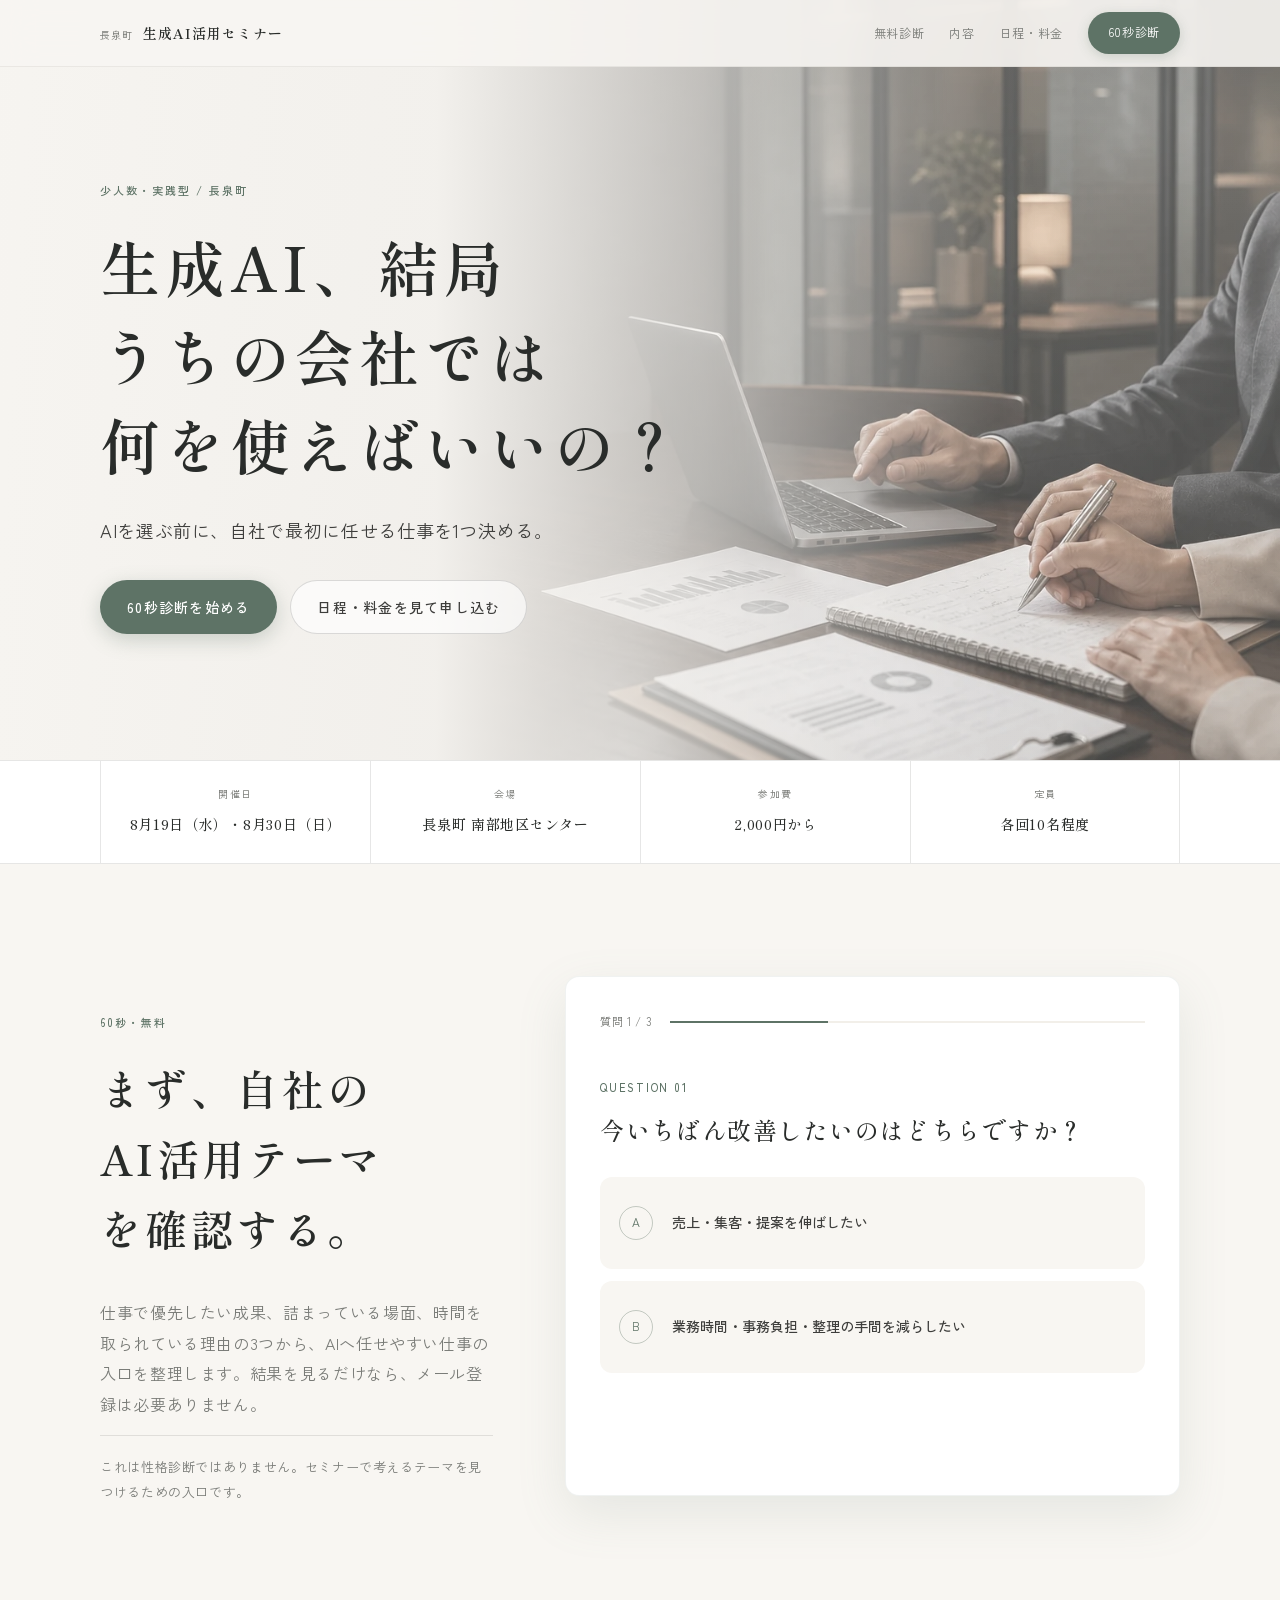
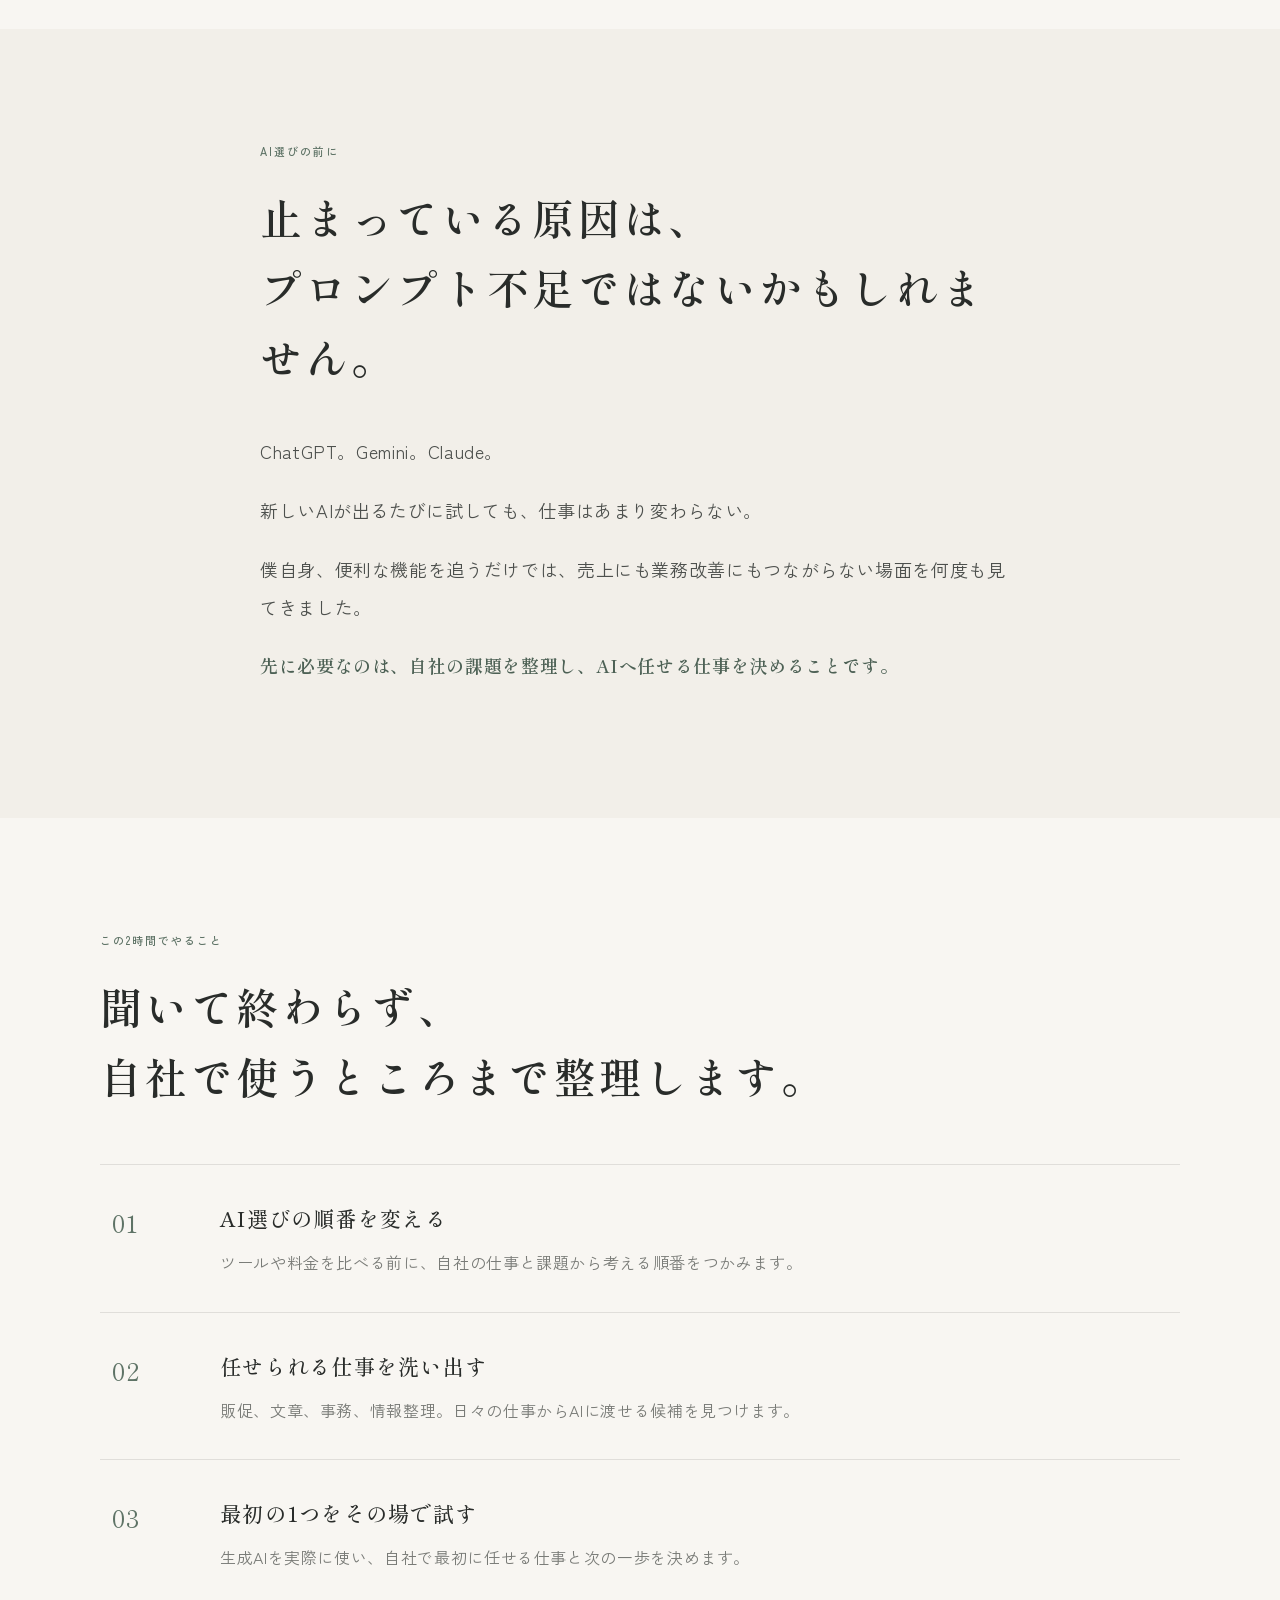
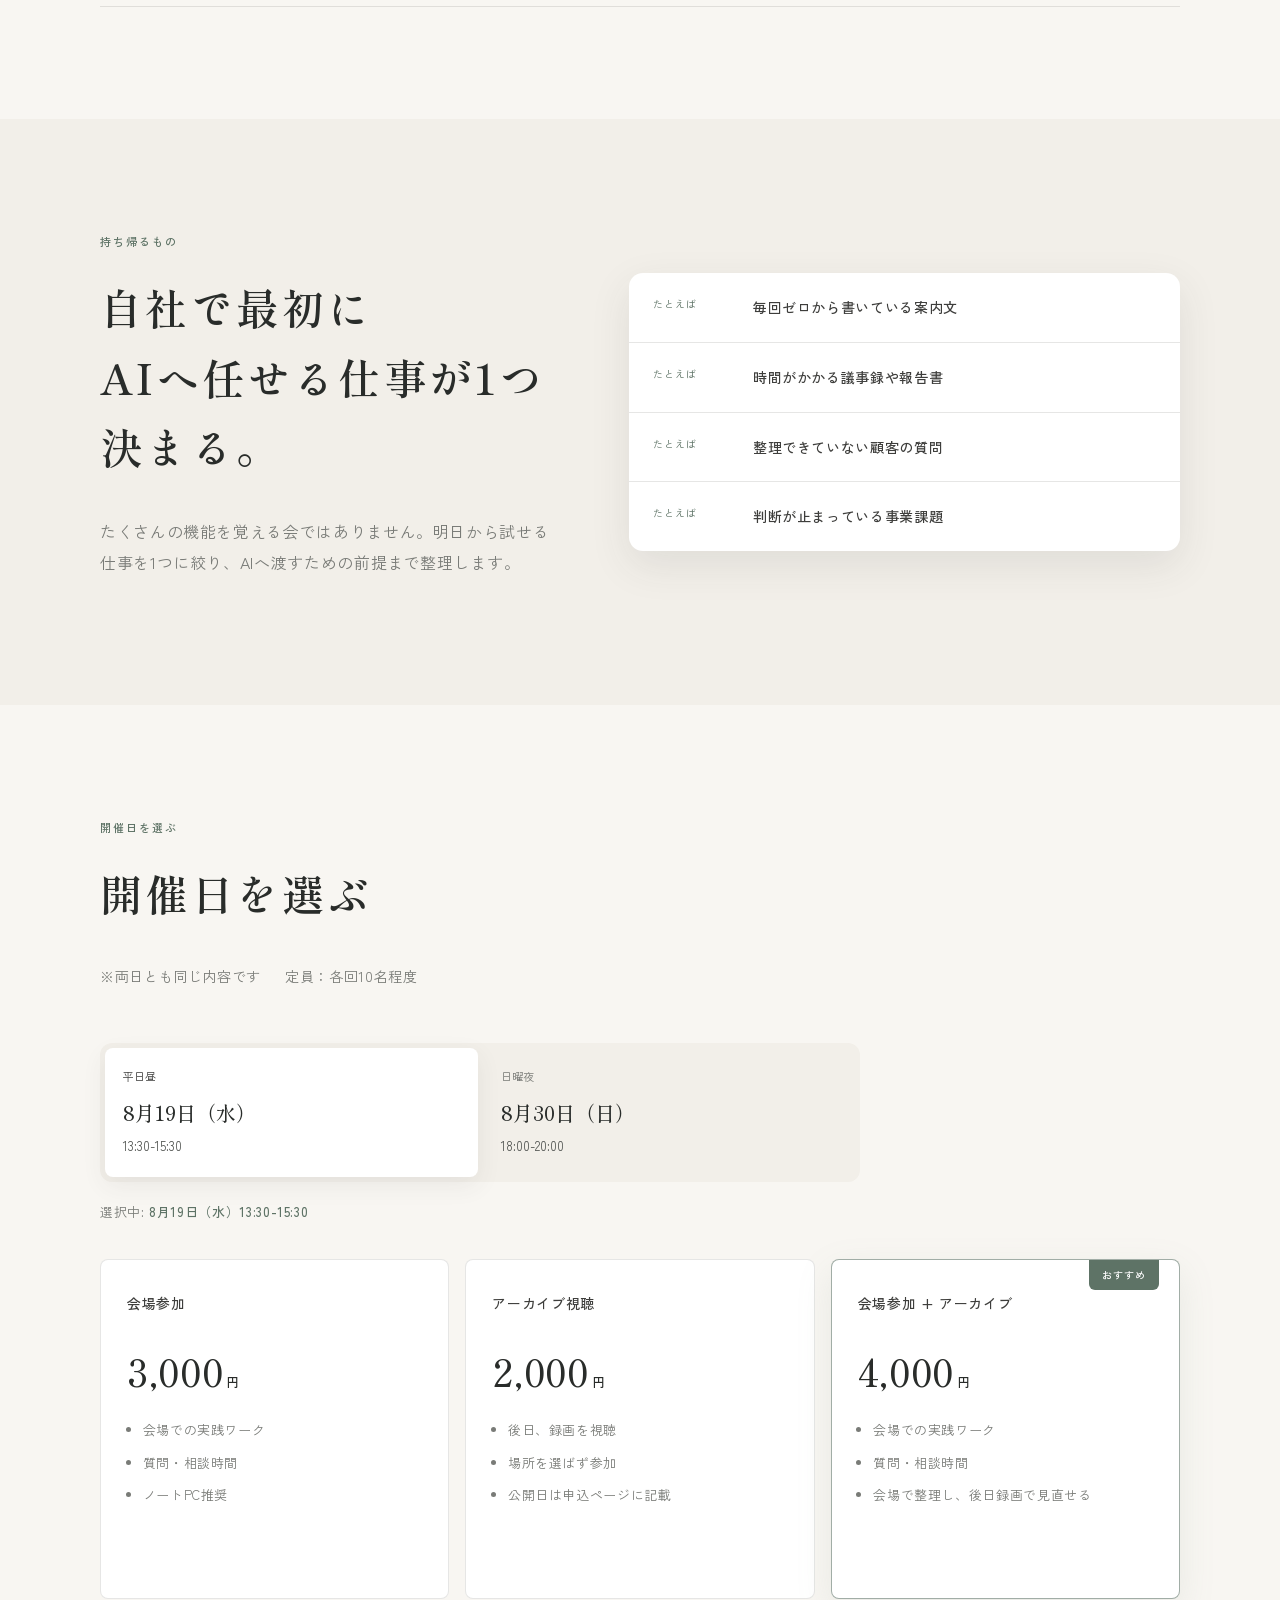
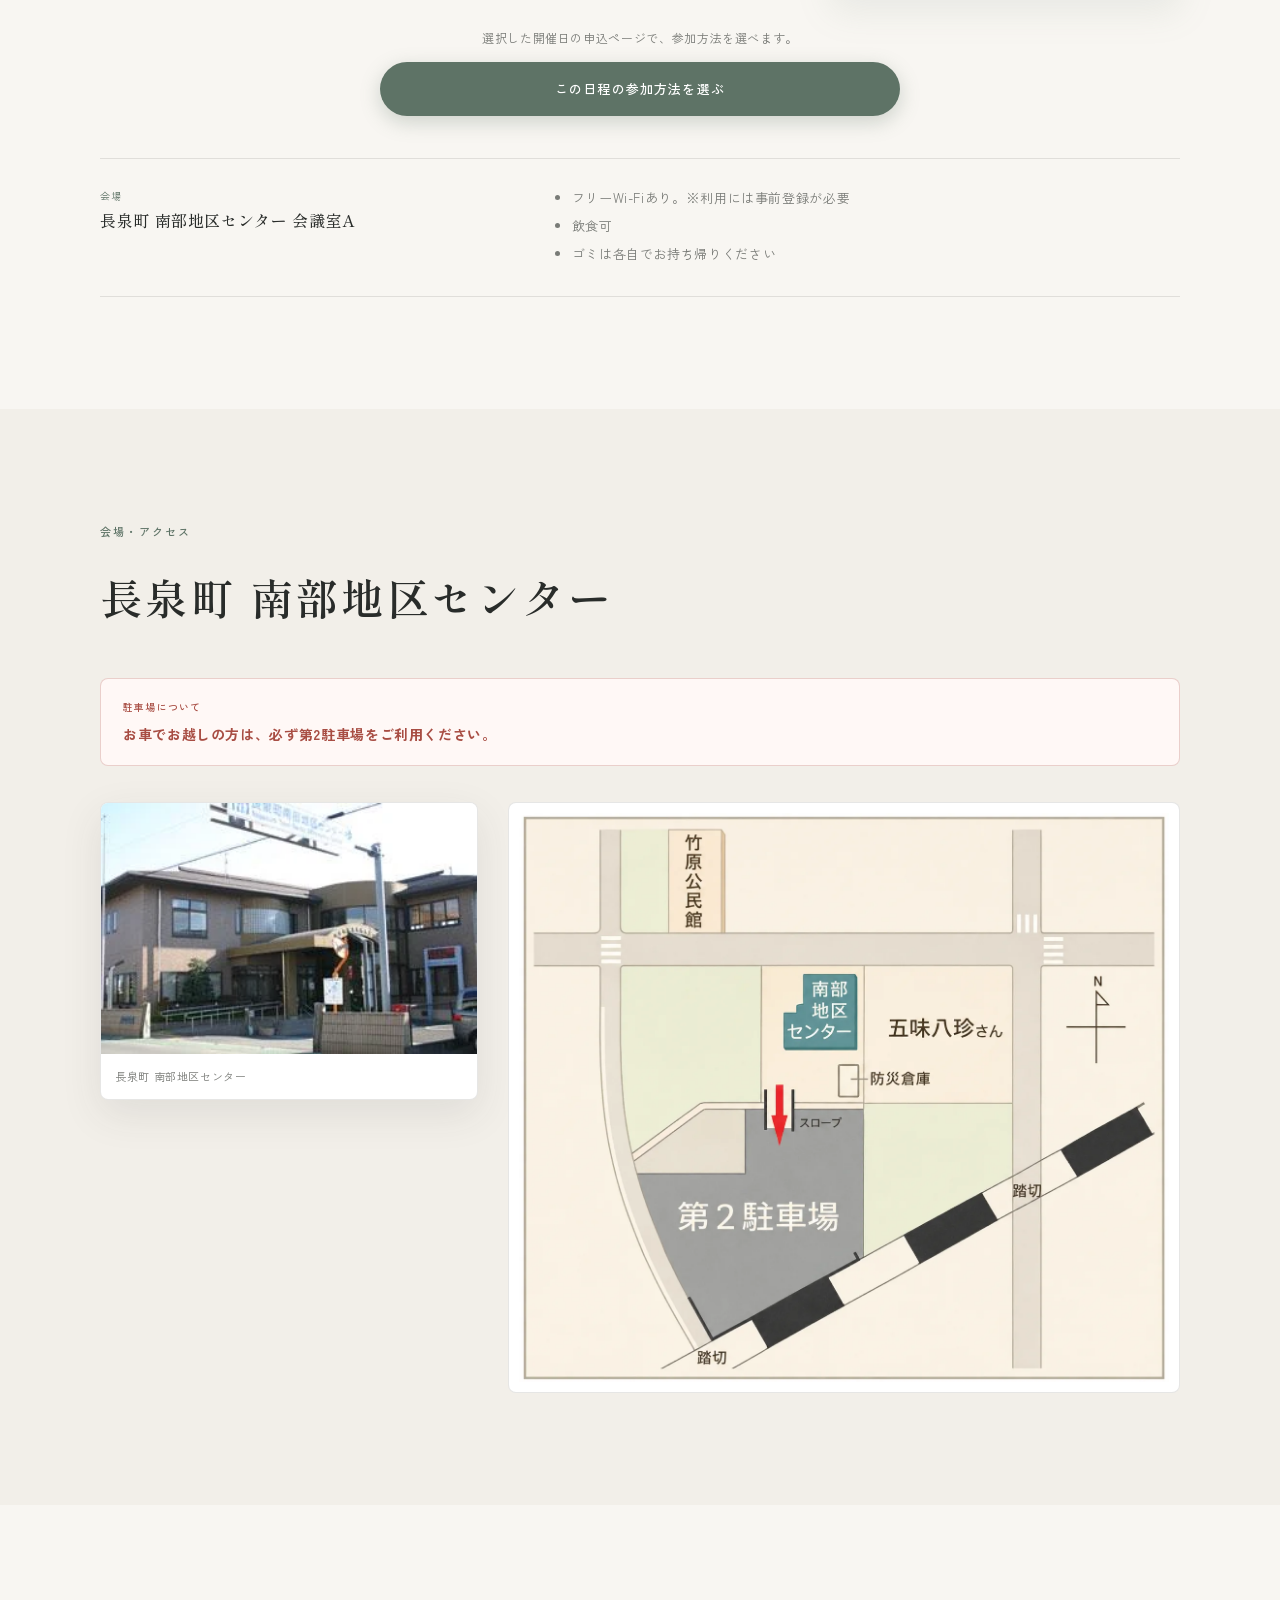
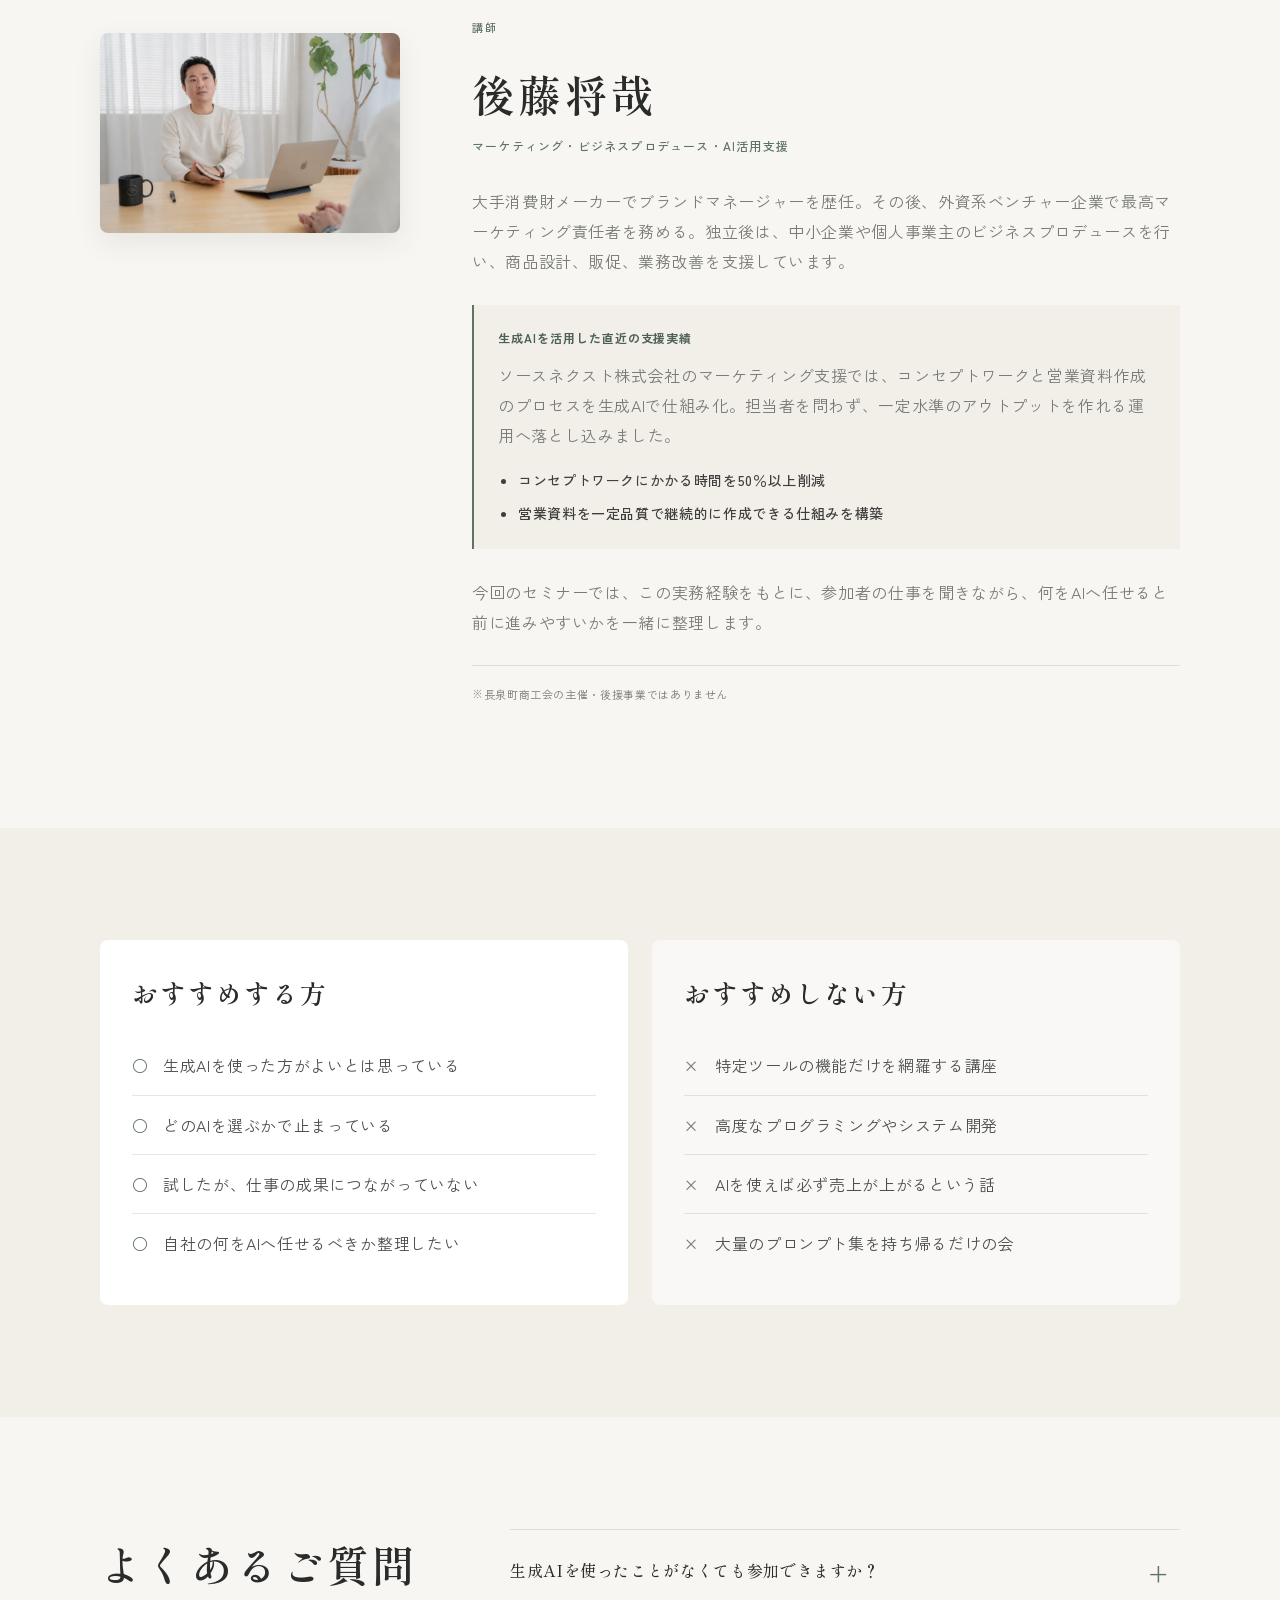
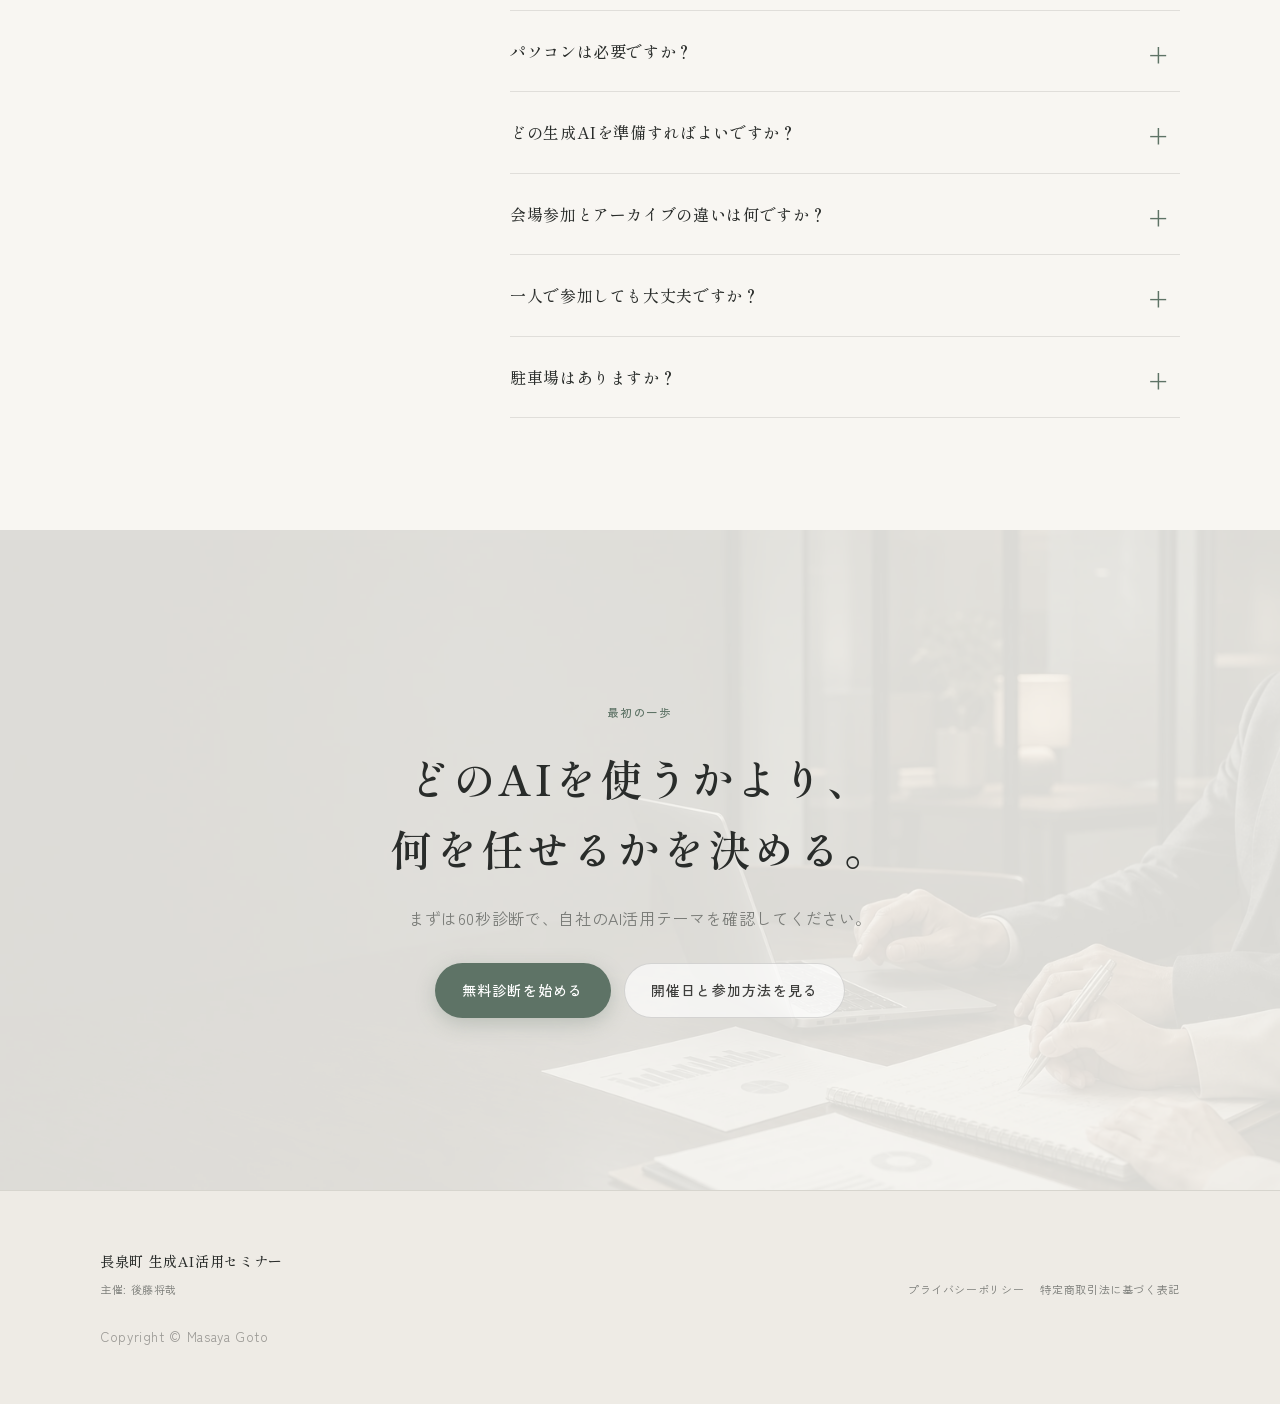
==== commit 64e5cb2b: "Simplify checkout routing by seminar date" ====
--- a/index.html
+++ b/index.html
@@ -14,7 +14,7 @@
   <link rel="preconnect" href="https://fonts.googleapis.com">
   <link rel="preconnect" href="https://fonts.gstatic.com" crossorigin>
   <link href="https://fonts.googleapis.com/css2?family=Shippori+Mincho:wght@400;500;600&family=Zen+Kaku+Gothic+New:wght@400;500;700&display=swap" rel="stylesheet">
-  <link rel="stylesheet" href="styles.css?v=20260714-dates2">
+  <link rel="stylesheet" href="styles.css?v=20260714-checkout2">
 </head>
 <body>
   <a class="skip-link" href="#main">本文へ移動</a>
@@ -209,7 +209,6 @@
               <li>質問・相談時間</li>
               <li>ノートPC推奨</li>
             </ul>
-            <button class="button button-dark purchase-button" type="button" data-plan="venue">会場参加で申し込む</button>
           </article>
           <article class="price-item reveal">
             <div class="price-main">
@@ -221,7 +220,6 @@
               <li>場所を選ばず参加</li>
               <li>公開日は申込ページに記載</li>
             </ul>
-            <button class="button button-dark purchase-button" type="button" data-plan="archive">アーカイブを申し込む</button>
           </article>
           <article class="price-item price-item-featured reveal">
             <span class="price-badge">おすすめ</span>
@@ -234,8 +232,12 @@
               <li>質問・相談時間</li>
               <li>会場で整理し、後日録画で見直せる</li>
             </ul>
-            <button class="button button-primary purchase-button" type="button" data-plan="venueArchive">会場とアーカイブを申し込む</button>
-          </article>
+          </article>
+        </div>
+
+        <div class="checkout-action reveal">
+          <p>選択した開催日の申込ページで、参加方法を選べます。</p>
+          <button class="button button-primary purchase-button" type="button" data-checkout>この日程の参加方法を選ぶ</button>
         </div>
 
         <div class="venue-note reveal">
@@ -382,7 +384,7 @@
   </footer>
 
   <div class="toast" role="status" aria-live="polite" data-toast hidden></div>
-  <script src="config.js"></script>
-  <script src="app.js?v=20260714-dates2"></script>
+  <script src="config.js?v=20260714-checkout2"></script>
+  <script src="app.js?v=20260714-checkout2"></script>
 </body>
 </html>
--- a/styles.css
+++ b/styles.css
@@ -274,7 +274,7 @@
 .selected-date { margin-bottom: 35px; color: var(--muted); font-size: 13px; }
 .selected-date strong { color: var(--accent); font-weight: 500; }
 .price-list { display: grid; grid-template-columns: repeat(3, minmax(0, 1fr)); gap: 16px; }
-.price-item { position: relative; min-height: 430px; padding: 30px 26px; display: flex; flex-direction: column; background: var(--white); border: 1px solid var(--line); border-radius: var(--radius); transition: transform 250ms ease, box-shadow 250ms ease, border-color 250ms ease; }
+.price-item { position: relative; min-height: 340px; padding: 30px 26px; display: flex; flex-direction: column; background: var(--white); border: 1px solid var(--line); border-radius: var(--radius); transition: transform 250ms ease, box-shadow 250ms ease, border-color 250ms ease; }
 .price-item:hover { border-color: rgba(94, 115, 102, 0.28); box-shadow: 0 12px 36px rgba(122, 143, 130, 0.1); transform: translateY(-3px); }
 .price-item-featured { border-color: rgba(94, 115, 102, 0.58); box-shadow: 0 12px 36px rgba(122, 143, 130, 0.13); }
 .price-badge { position: absolute; top: 0; right: 20px; padding: 5px 13px 6px; color: var(--white); background: var(--accent); border-radius: 0 0 6px 6px; font-size: 10px; font-weight: 500; letter-spacing: 0.1em; }
@@ -285,6 +285,8 @@
 .price-item ul { flex: 1; padding-left: 1.2em; color: var(--muted); font-size: 13px; }
 .price-item li { margin-bottom: 8px; }
 .purchase-button { width: 100%; font-size: 13px; }
+.checkout-action { width: min(520px, 100%); margin: 28px auto 0; text-align: center; }
+.checkout-action p { margin-bottom: 12px; color: var(--muted); font-size: 12px; }
 .venue-note { margin-top: 42px; padding: 27px 0; display: grid; grid-template-columns: minmax(260px, 0.8fr) minmax(0, 1.2fr); gap: 40px; border-top: 1px solid var(--line); border-bottom: 1px solid var(--line); }
 .venue-note span { display: block; color: var(--accent); font-size: 10px; }
 .venue-note strong { color: var(--ink-strong); font-family: var(--serif); font-weight: 500; }
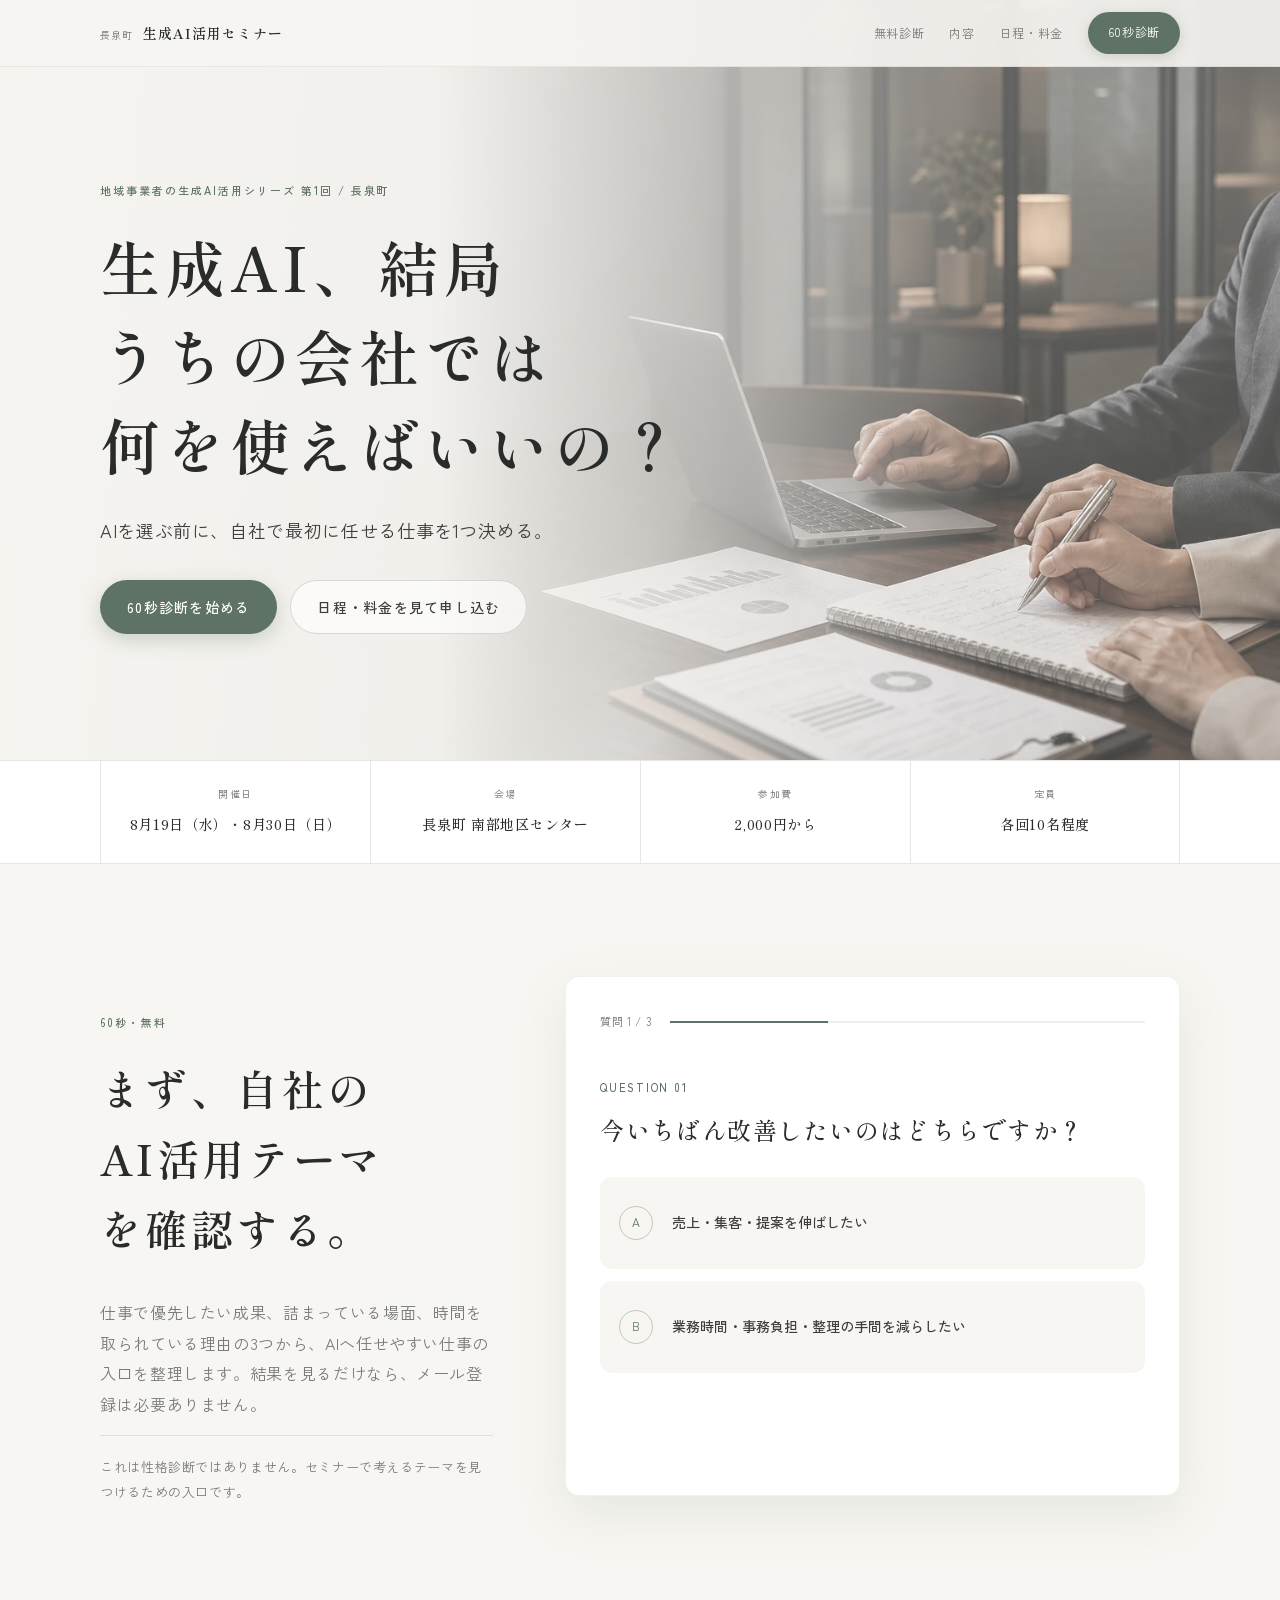
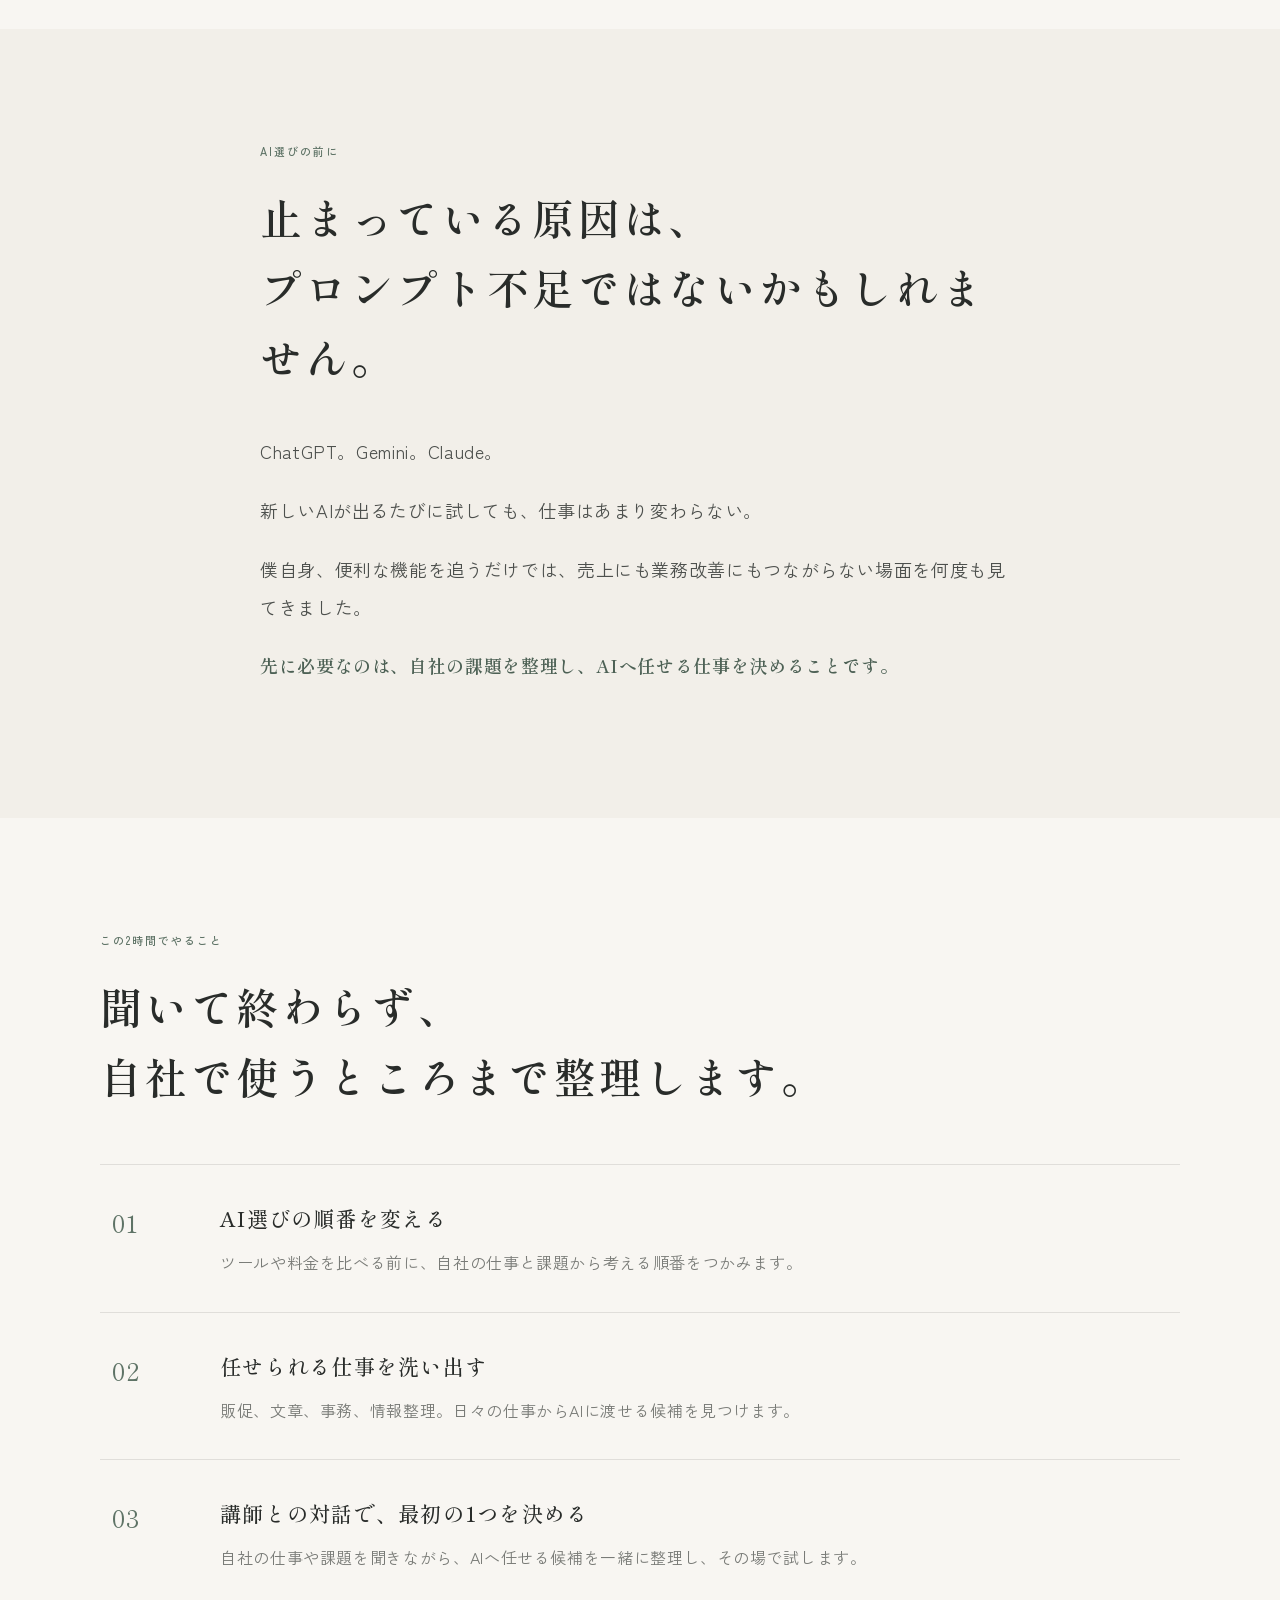
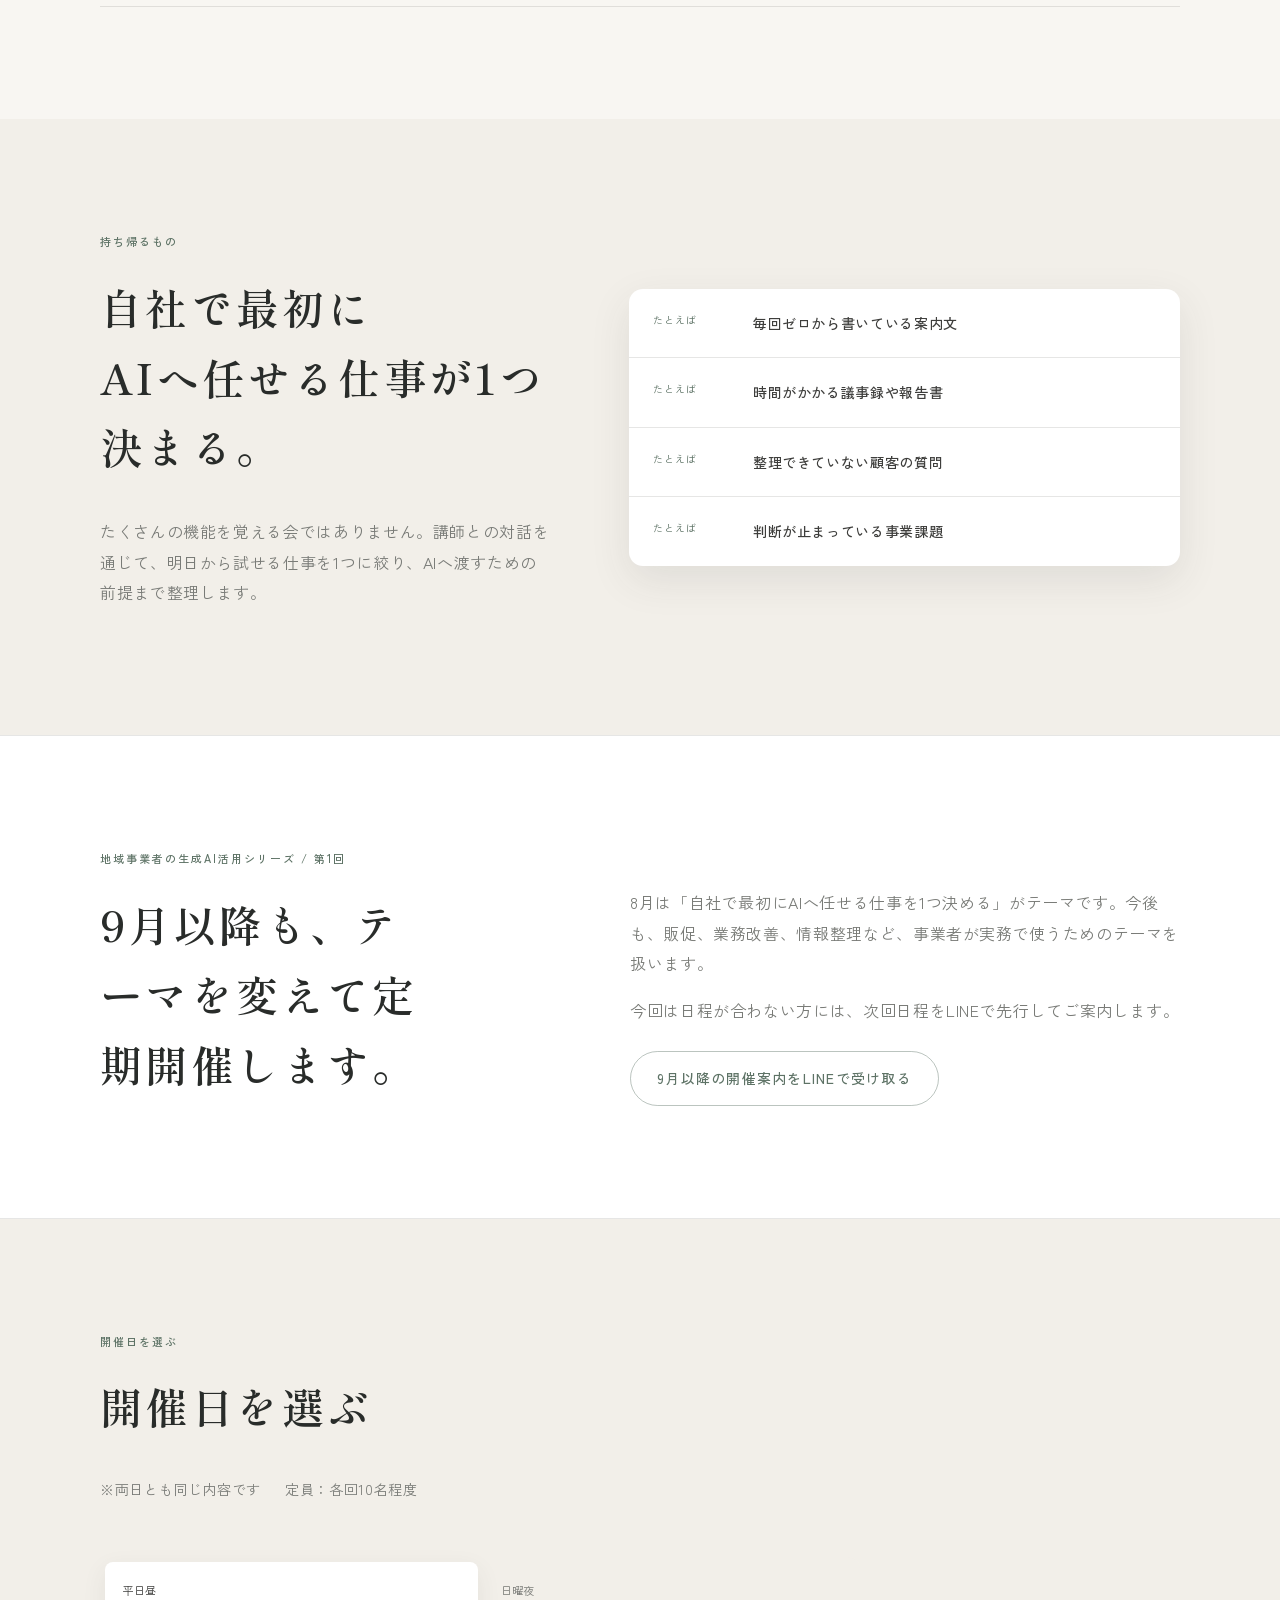
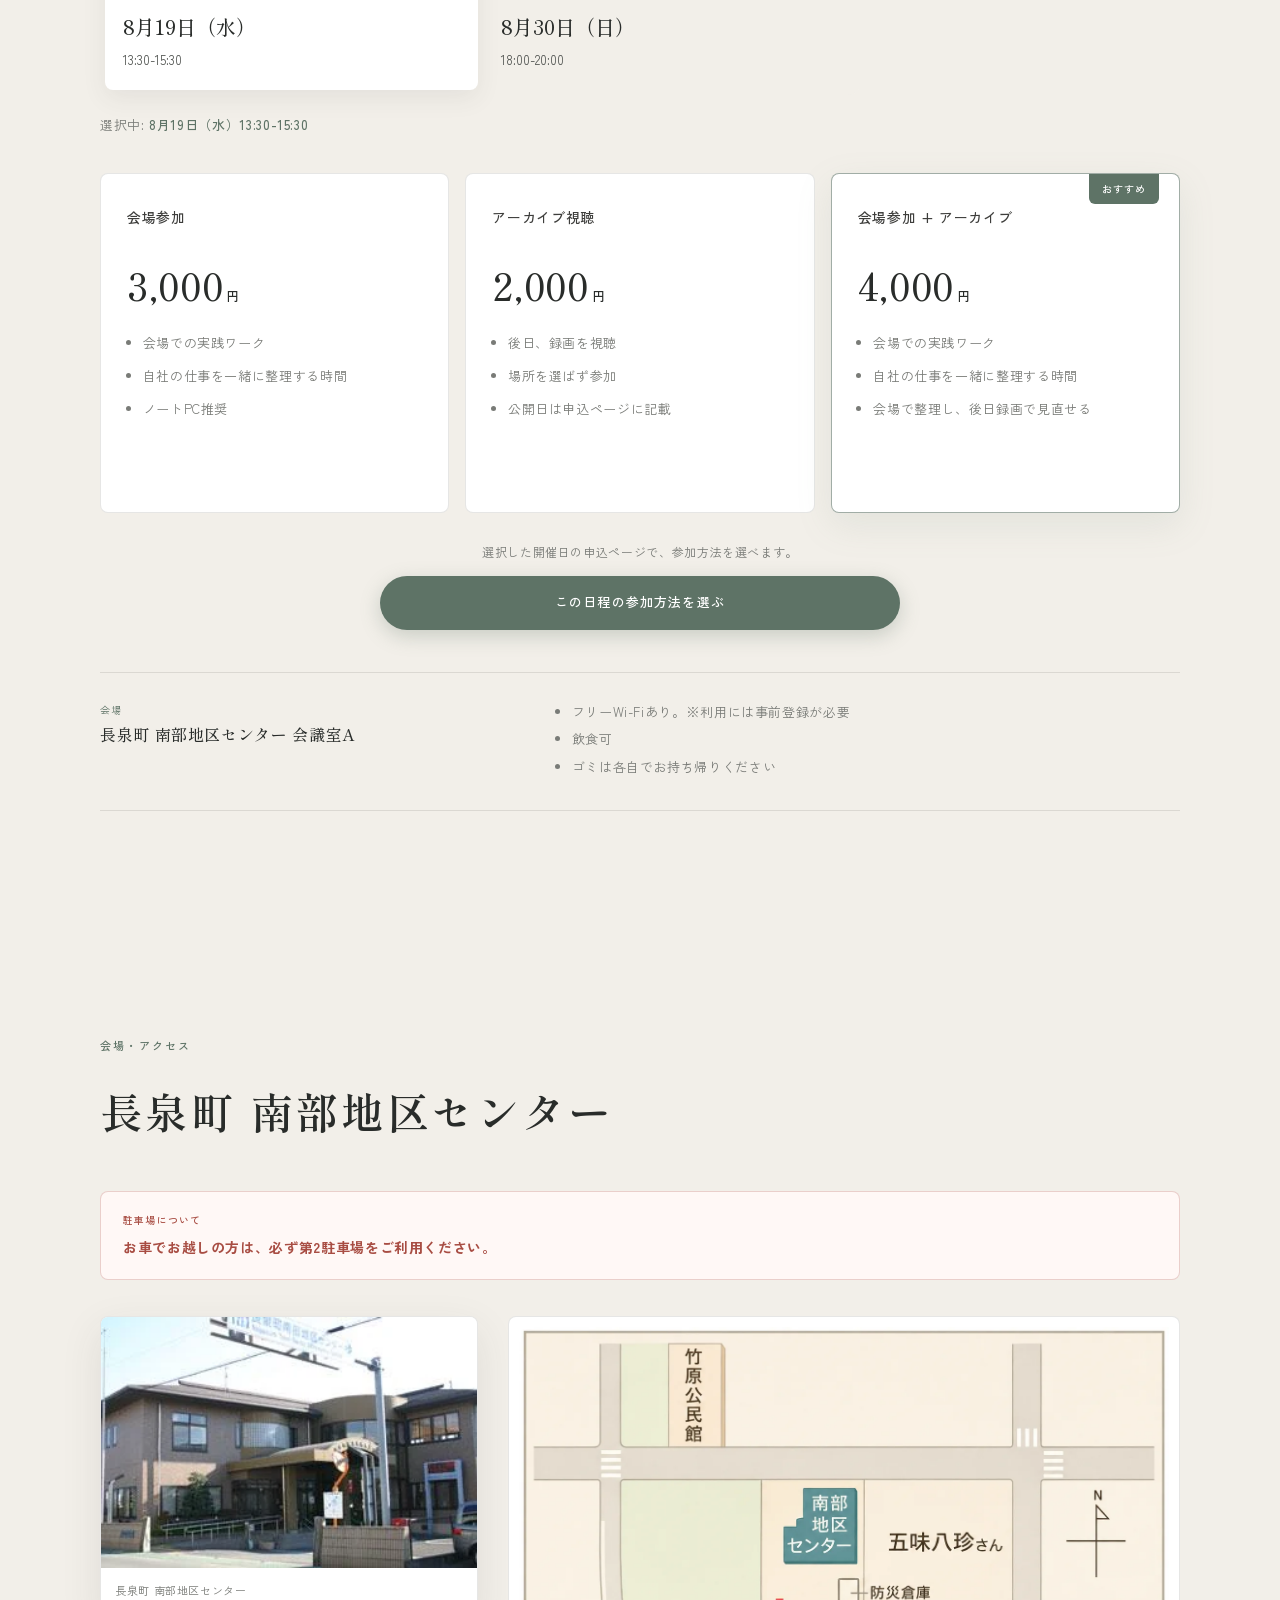
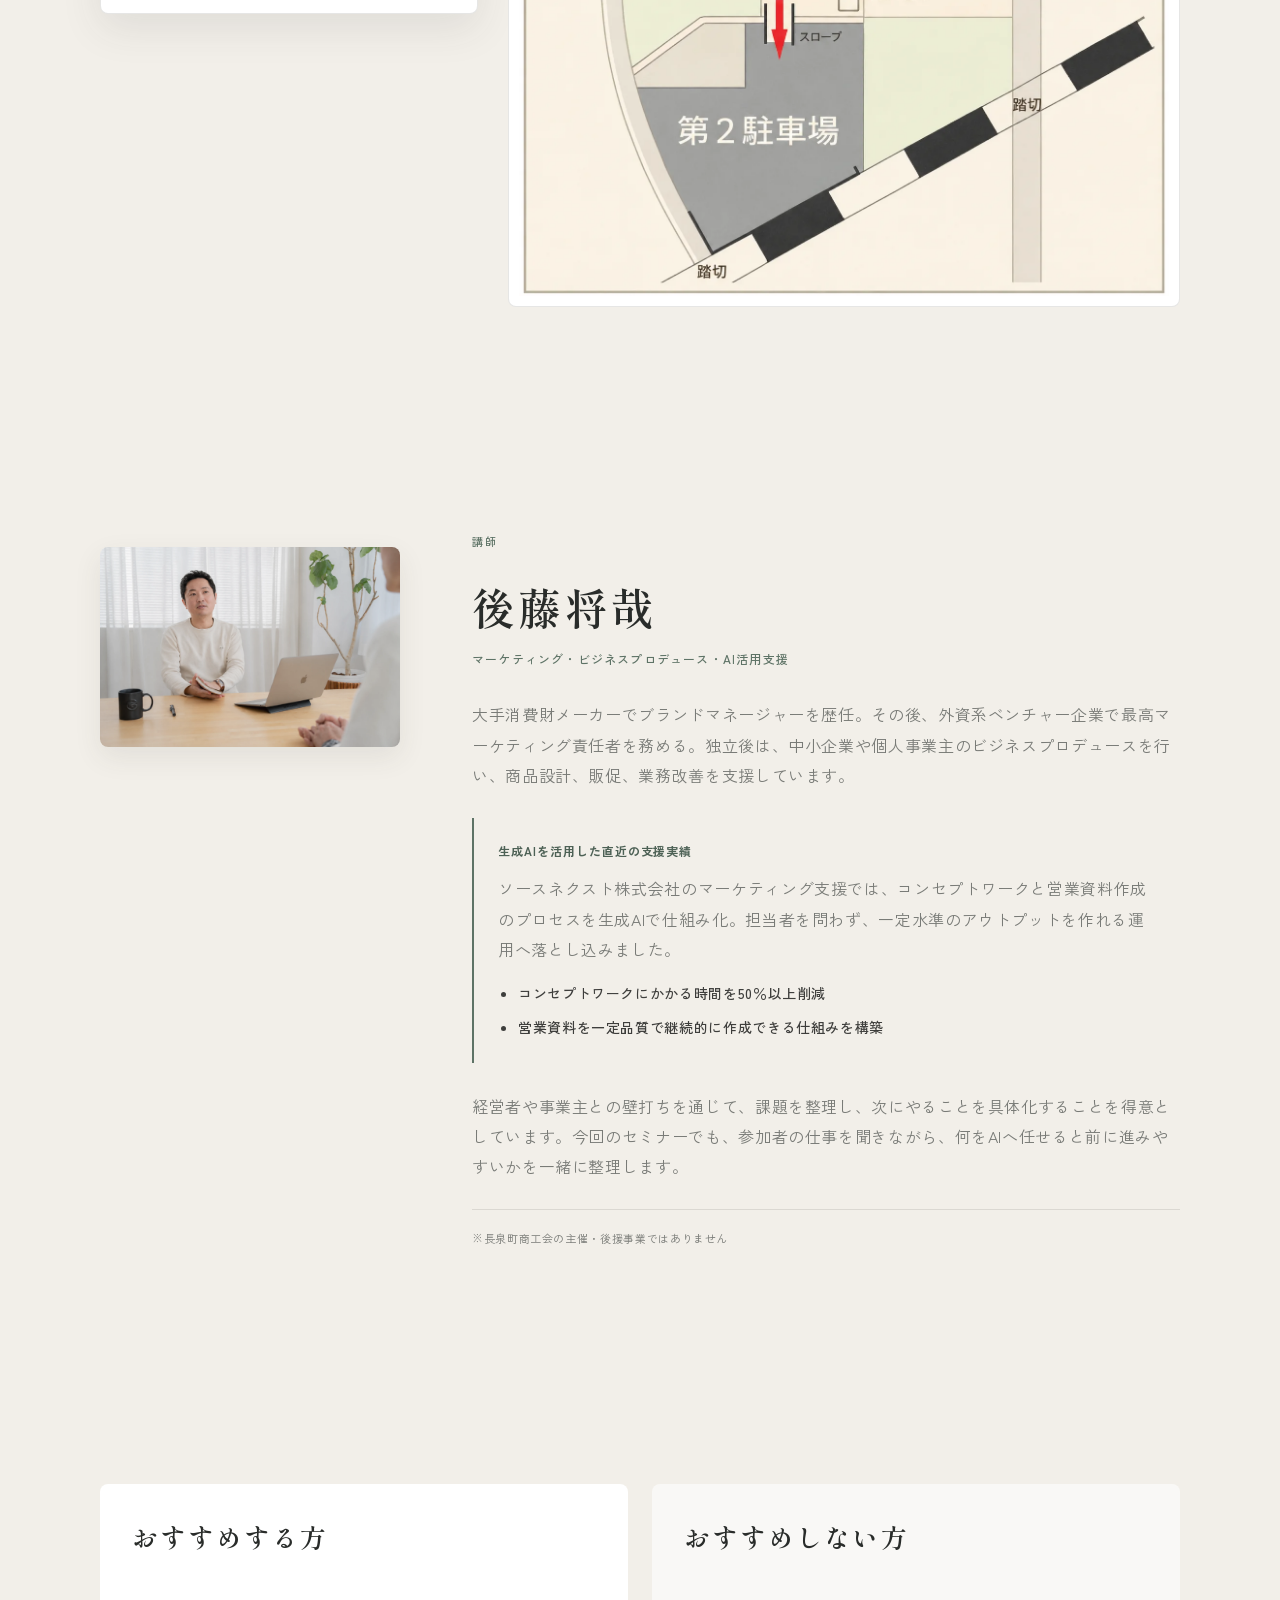
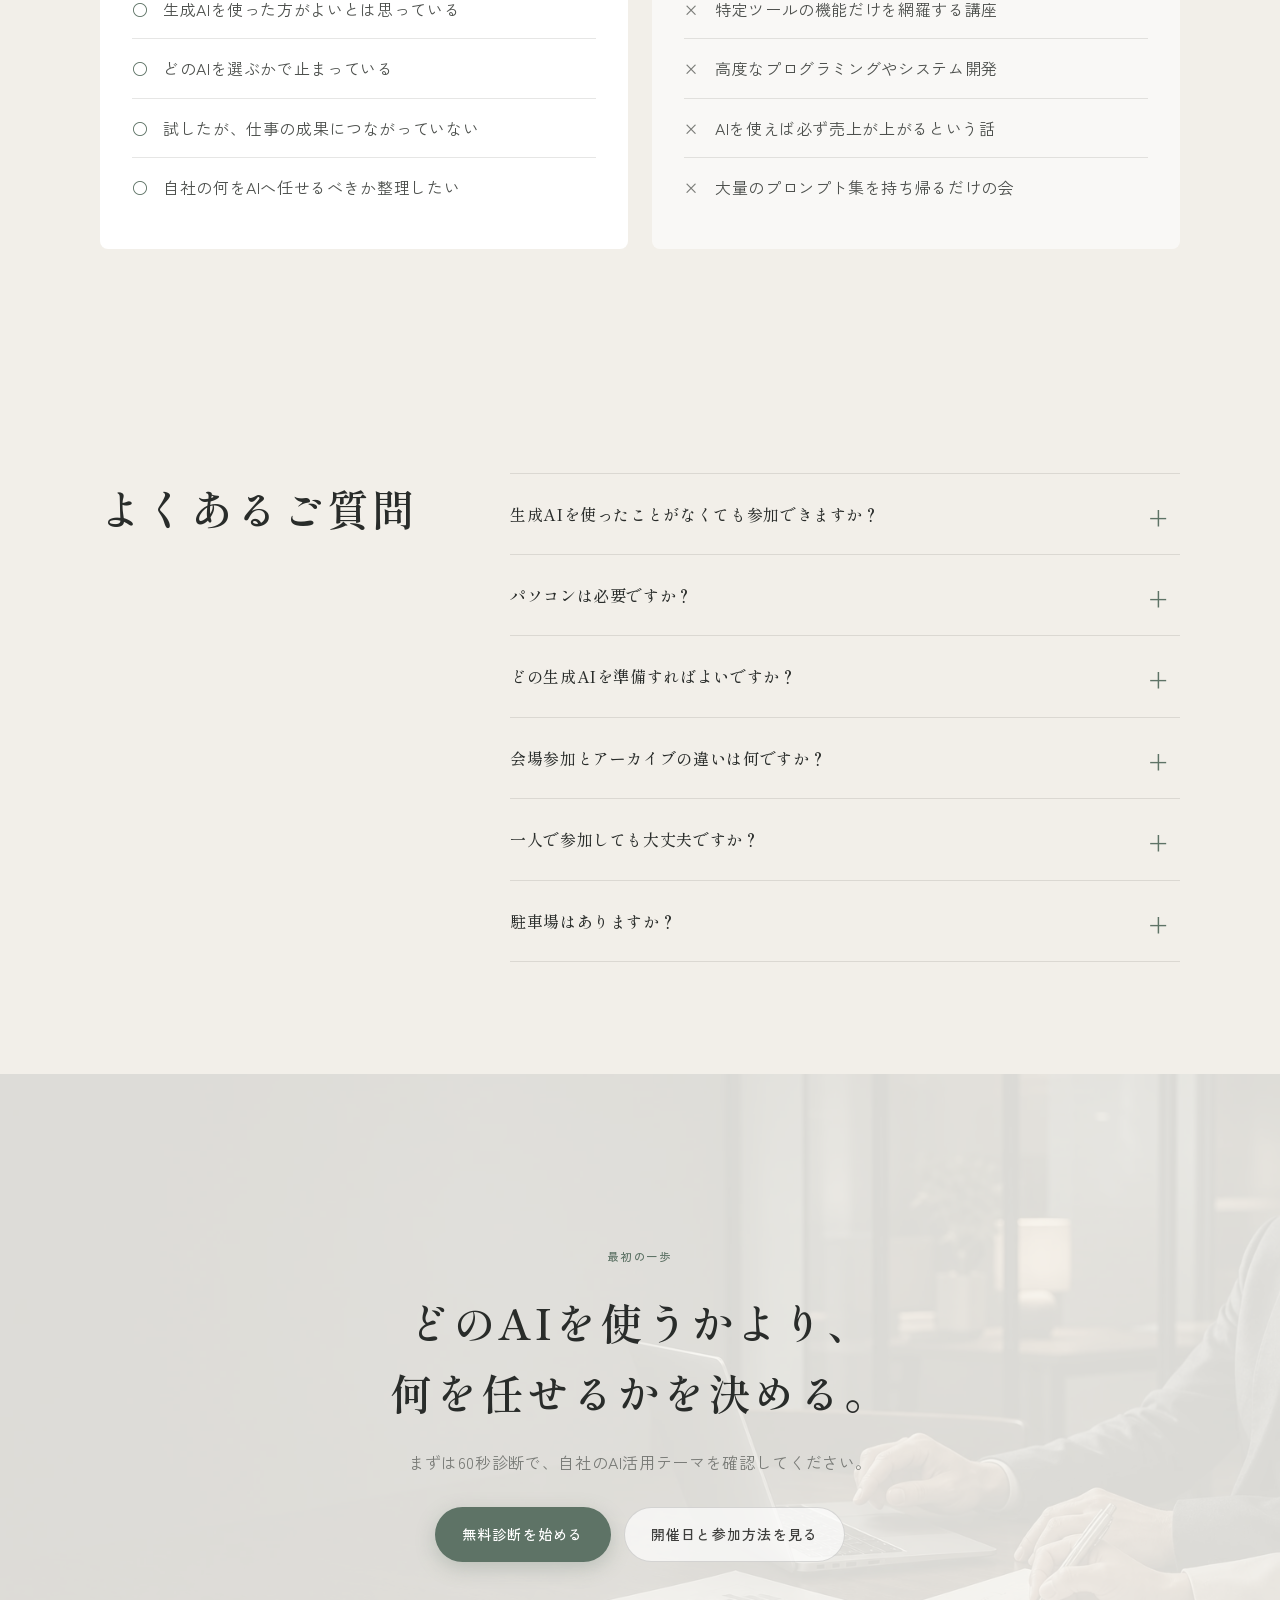
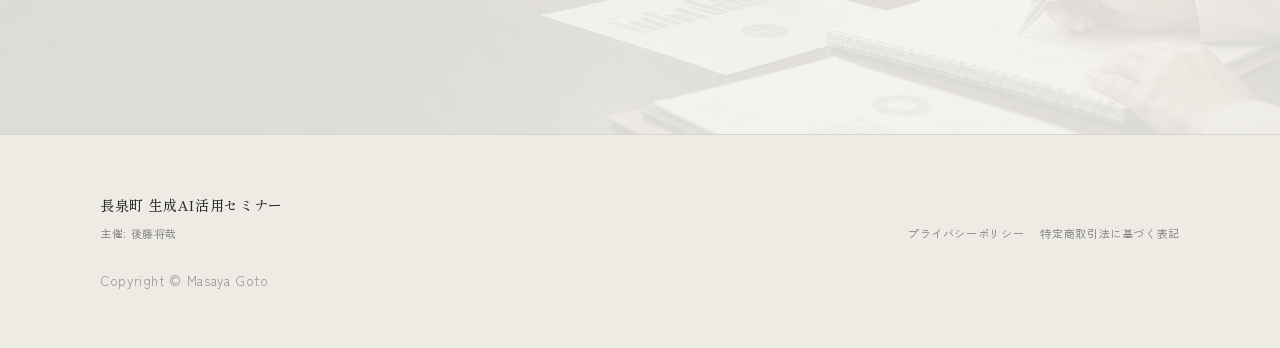
==== commit 3015caca: "Present seminar as a recurring AI series" ====
--- a/index.html
+++ b/index.html
@@ -14,7 +14,7 @@
   <link rel="preconnect" href="https://fonts.googleapis.com">
   <link rel="preconnect" href="https://fonts.gstatic.com" crossorigin>
   <link href="https://fonts.googleapis.com/css2?family=Shippori+Mincho:wght@400;500;600&family=Zen+Kaku+Gothic+New:wght@400;500;700&display=swap" rel="stylesheet">
-  <link rel="stylesheet" href="styles.css?v=20260714-checkout2">
+  <link rel="stylesheet" href="styles.css?v=20260714-series1">
 </head>
 <body>
   <a class="skip-link" href="#main">本文へ移動</a>
@@ -48,7 +48,7 @@
       <img class="hero-image" src="assets/hero-v2.webp" alt="上質なオフィスで、ノートとパソコンを前に自社の仕事を整理する手元" width="1536" height="1024" fetchpriority="high">
       <div class="hero-shade"></div>
       <div class="hero-inner">
-        <p class="hero-kicker">少人数・実践型 / 長泉町</p>
+        <p class="hero-kicker">地域事業者の生成AI活用シリーズ 第1回 / 長泉町</p>
         <h1>生成AI、結局うちの会社では<br>何を使えばいいの？</h1>
         <p class="hero-lead">AIを選ぶ前に、<br class="mobile-only">自社で最初に任せる仕事を1つ決める。</p>
         <div class="hero-actions">
@@ -146,8 +146,8 @@
           <article class="program-item reveal">
             <span>03</span>
             <div>
-              <h3>最初の1つをその場で試す</h3>
-              <p>生成AIを実際に使い、自社で最初に任せる仕事と次の一歩を決めます。</p>
+              <h3>講師との対話で、最初の1つを決める</h3>
+              <p>自社の仕事や課題を聞きながら、AIへ任せる候補を一緒に整理し、その場で試します。</p>
             </div>
           </article>
         </div>
@@ -159,13 +159,27 @@
         <div class="outcome-copy reveal">
           <p class="section-label">持ち帰るもの</p>
           <h2>自社で最初に<br>AIへ任せる仕事が1つ決まる。</h2>
-          <p>たくさんの機能を覚える会ではありません。明日から試せる仕事を1つに絞り、AIへ渡すための前提まで整理します。</p>
+          <p>たくさんの機能を覚える会ではありません。講師との対話を通じて、明日から試せる仕事を1つに絞り、AIへ渡すための前提まで整理します。</p>
         </div>
         <div class="outcome-notes reveal">
           <div><span>たとえば</span><strong>毎回ゼロから書いている案内文</strong></div>
           <div><span>たとえば</span><strong>時間がかかる議事録や報告書</strong></div>
           <div><span>たとえば</span><strong>整理できていない顧客の質問</strong></div>
           <div><span>たとえば</span><strong>判断が止まっている事業課題</strong></div>
+        </div>
+      </div>
+    </section>
+
+    <section class="section series-section" id="series">
+      <div class="section-inner series-layout">
+        <div class="series-heading reveal">
+          <p class="section-label">地域事業者の生成AI活用シリーズ / 第1回</p>
+          <h2>9月以降も、テーマを変えて定期開催します。</h2>
+        </div>
+        <div class="series-copy reveal">
+          <p>8月は「自社で最初にAIへ任せる仕事を1つ決める」がテーマです。今後も、販促、業務改善、情報整理など、事業者が実務で使うためのテーマを扱います。</p>
+          <p>今回は日程が合わない方には、次回日程をLINEで先行してご案内します。</p>
+          <button class="button button-dark" type="button" data-line-cta>9月以降の開催案内をLINEで受け取る</button>
         </div>
       </div>
     </section>
@@ -206,7 +220,7 @@
             </div>
             <ul>
               <li>会場での実践ワーク</li>
-              <li>質問・相談時間</li>
+              <li>自社の仕事を一緒に整理する時間</li>
               <li>ノートPC推奨</li>
             </ul>
           </article>
@@ -229,7 +243,7 @@
             </div>
             <ul>
               <li>会場での実践ワーク</li>
-              <li>質問・相談時間</li>
+              <li>自社の仕事を一緒に整理する時間</li>
               <li>会場で整理し、後日録画で見直せる</li>
             </ul>
           </article>
@@ -291,7 +305,7 @@
               <li>営業資料を一定品質で継続的に作成できる仕組みを構築</li>
             </ul>
           </div>
-          <p>今回のセミナーでは、この実務経験をもとに、参加者の仕事を聞きながら、何をAIへ任せると前に進みやすいかを一緒に整理します。</p>
+          <p>経営者や事業主との壁打ちを通じて、課題を整理し、次にやることを具体化することを得意としています。今回のセミナーでも、参加者の仕事を聞きながら、何をAIへ任せると前に進みやすいかを一緒に整理します。</p>
           <p class="profile-note">※長泉町商工会の主催・後援事業ではありません</p>
         </div>
       </div>
@@ -384,7 +398,7 @@
   </footer>
 
   <div class="toast" role="status" aria-live="polite" data-toast hidden></div>
-  <script src="config.js?v=20260714-checkout2"></script>
-  <script src="app.js?v=20260714-checkout2"></script>
+  <script src="config.js?v=20260714-series1"></script>
+  <script src="app.js?v=20260714-series1"></script>
 </body>
 </html>
--- a/styles.css
+++ b/styles.css
@@ -260,6 +260,13 @@
 .outcome-notes div:last-child { border-bottom: 0; }
 .outcome-notes span { color: var(--accent); font-size: 10px; letter-spacing: 0.12em; }
 .outcome-notes strong { color: var(--ink); font-size: 14px; font-weight: 500; }
+
+.section.series-section { background: var(--white); border-top: 1px solid var(--line); border-bottom: 1px solid var(--line); }
+.series-layout { display: grid; grid-template-columns: minmax(0, 0.9fr) minmax(0, 1.1fr); gap: 80px; align-items: start; }
+.series-heading h2 { margin-bottom: 0; }
+.series-copy { padding-top: 39px; }
+.series-copy p { color: var(--muted); }
+.series-copy .button { margin-top: 10px; }
 
 .date-section { background: var(--paper); }
 .date-meta { display: flex; flex-wrap: wrap; gap: 4px 24px; color: var(--muted); }
@@ -387,12 +394,14 @@
   .fact-grid div:nth-last-child(-n+2) { border-bottom: 0; }
   .diagnosis-layout,
   .outcome-layout,
+  .series-layout,
   .profile-layout,
   .faq-layout,
   .venue-layout { grid-template-columns: 1fr; gap: 48px; }
   .diagnosis-intro { padding-top: 0; }
   .diagnosis-tool { max-width: 720px; }
   .outcome-notes { max-width: 720px; }
+  .series-copy { max-width: 720px; padding-top: 0; }
   .price-list { grid-template-columns: 1fr; }
   .price-item { min-height: 0; }
   .price-main p { min-height: 0; }
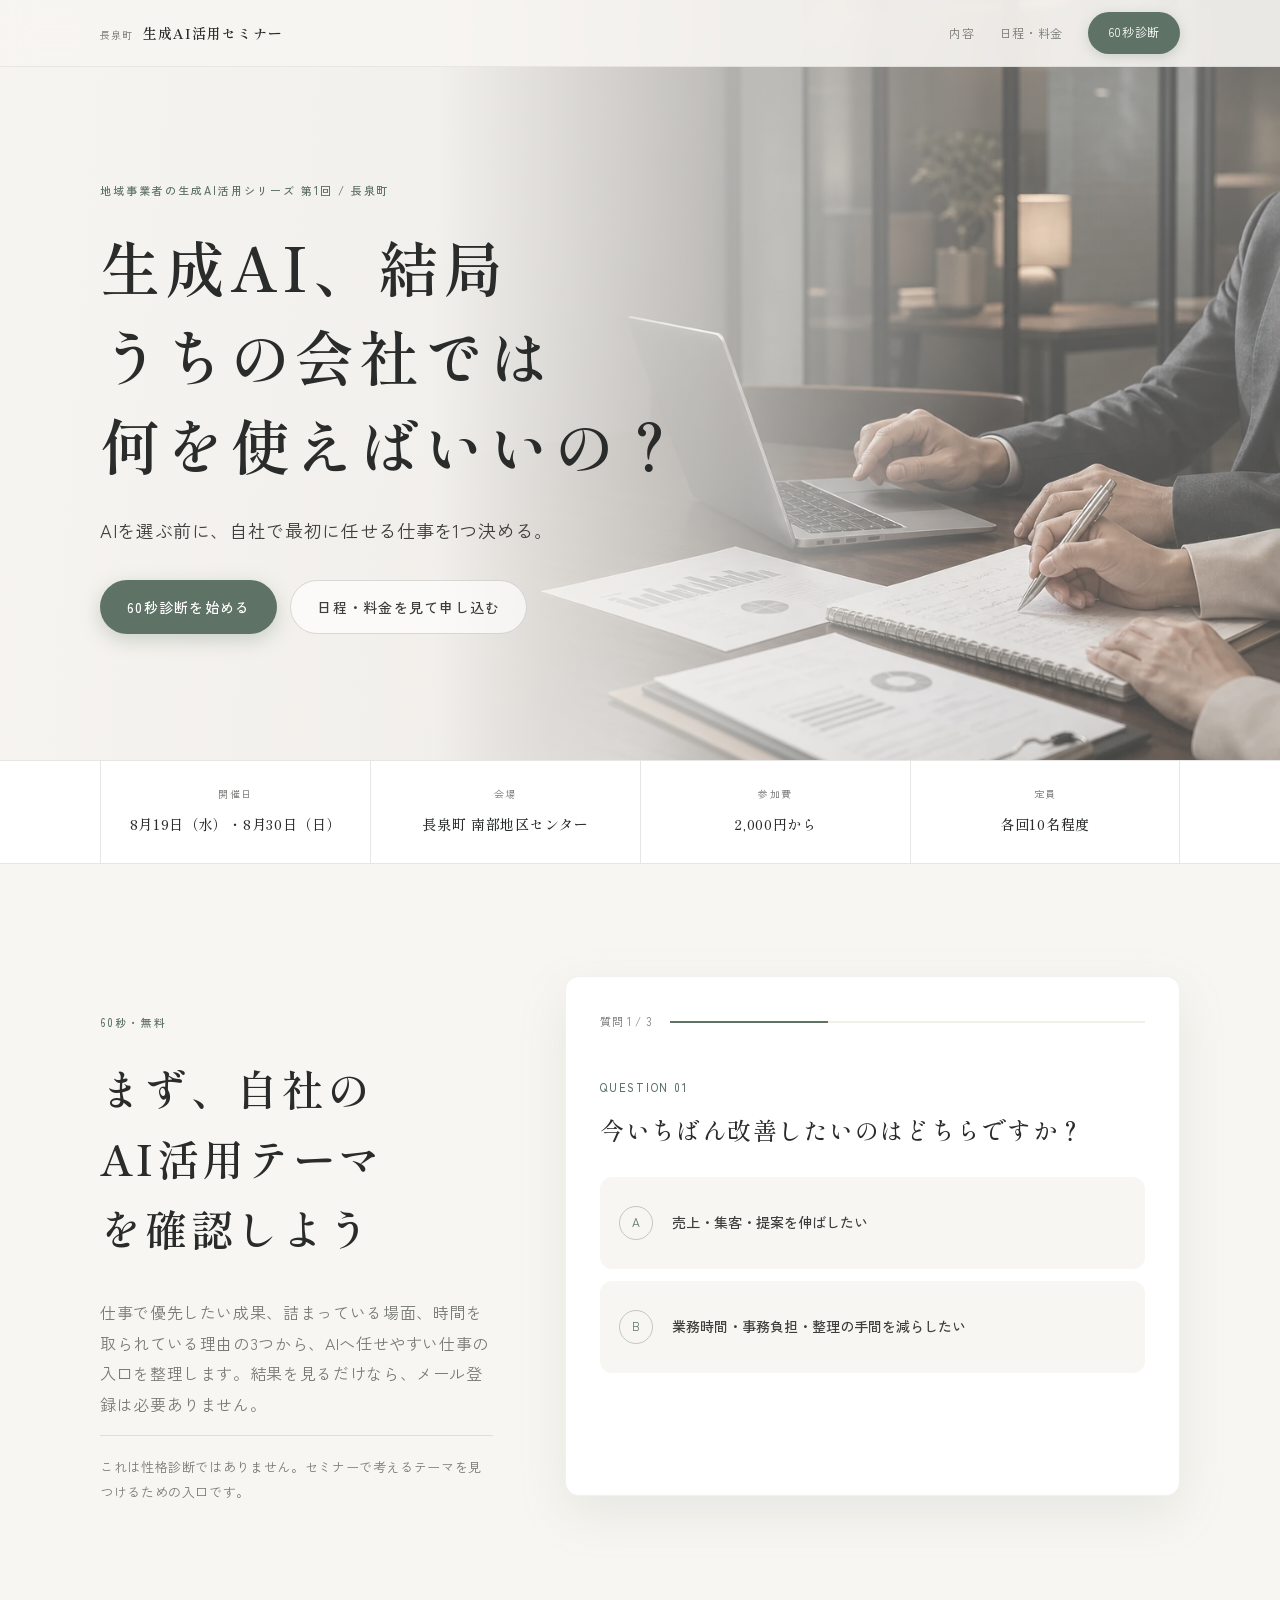
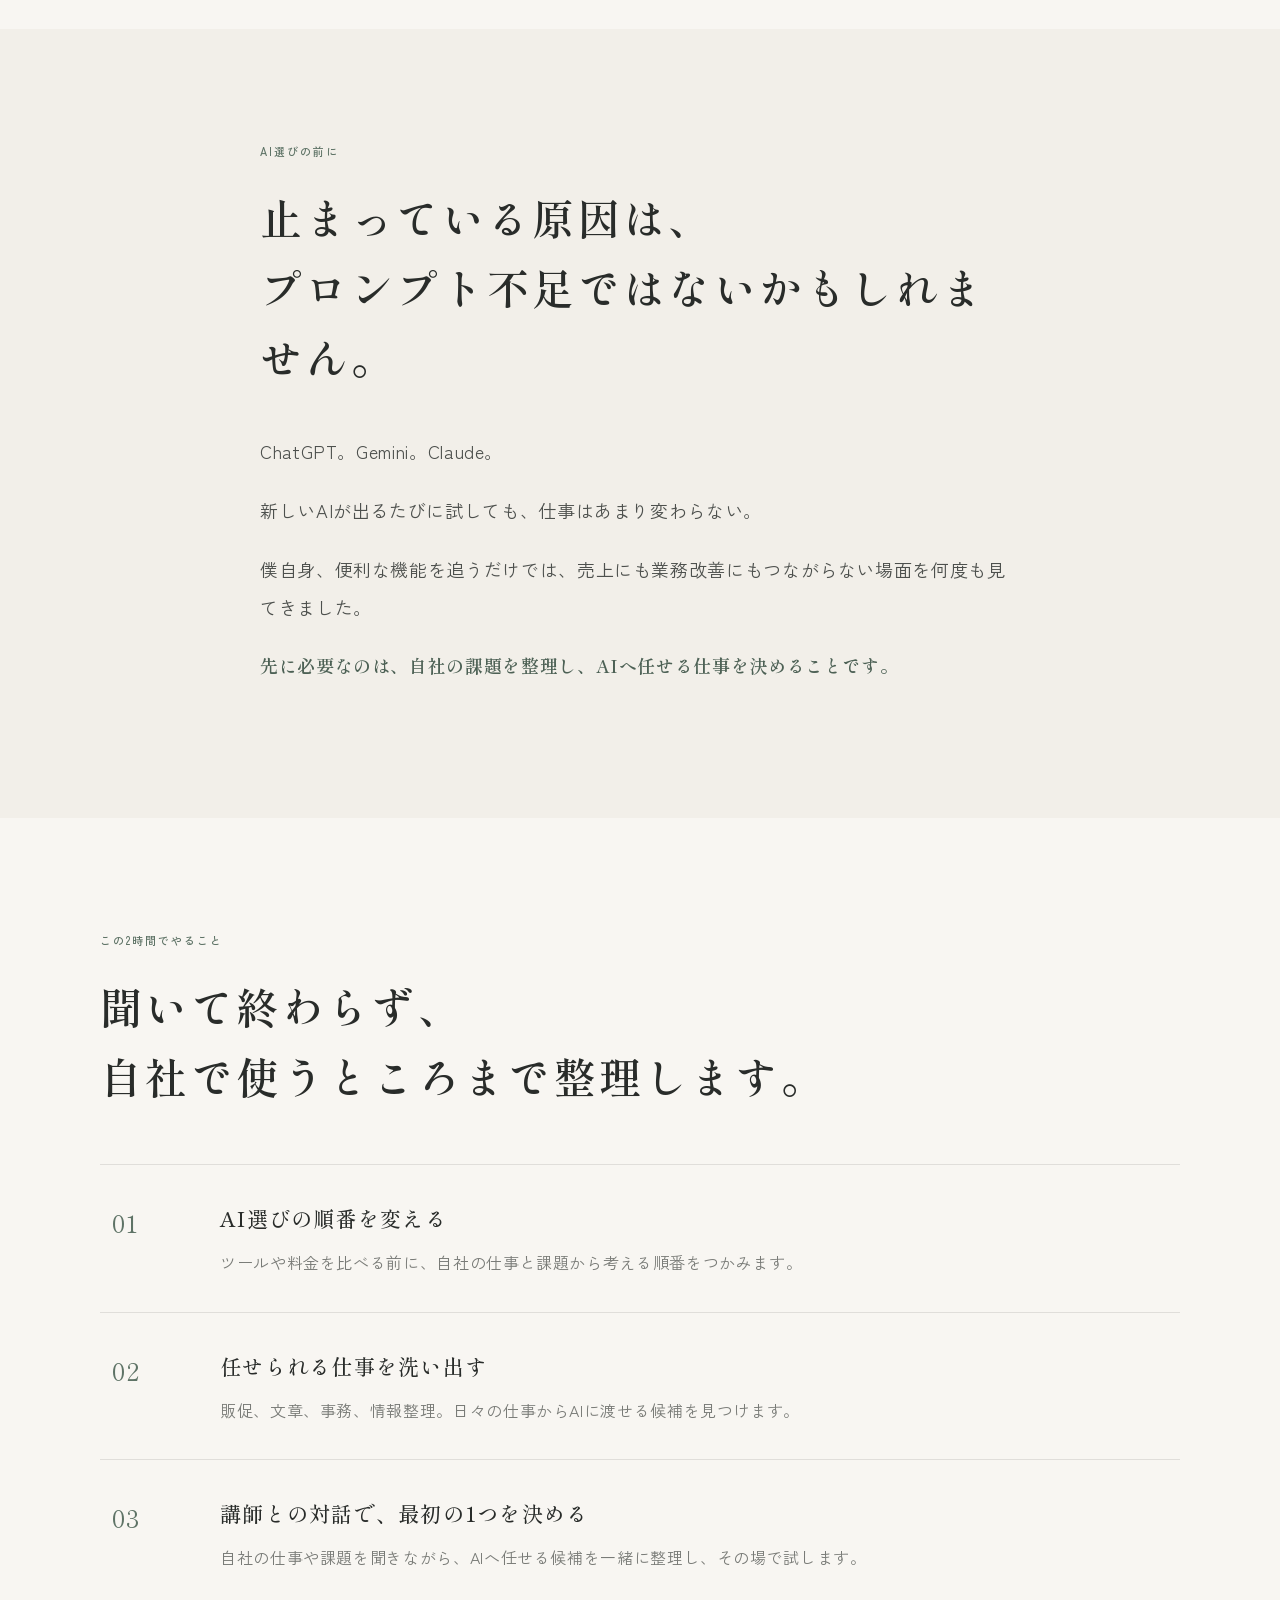
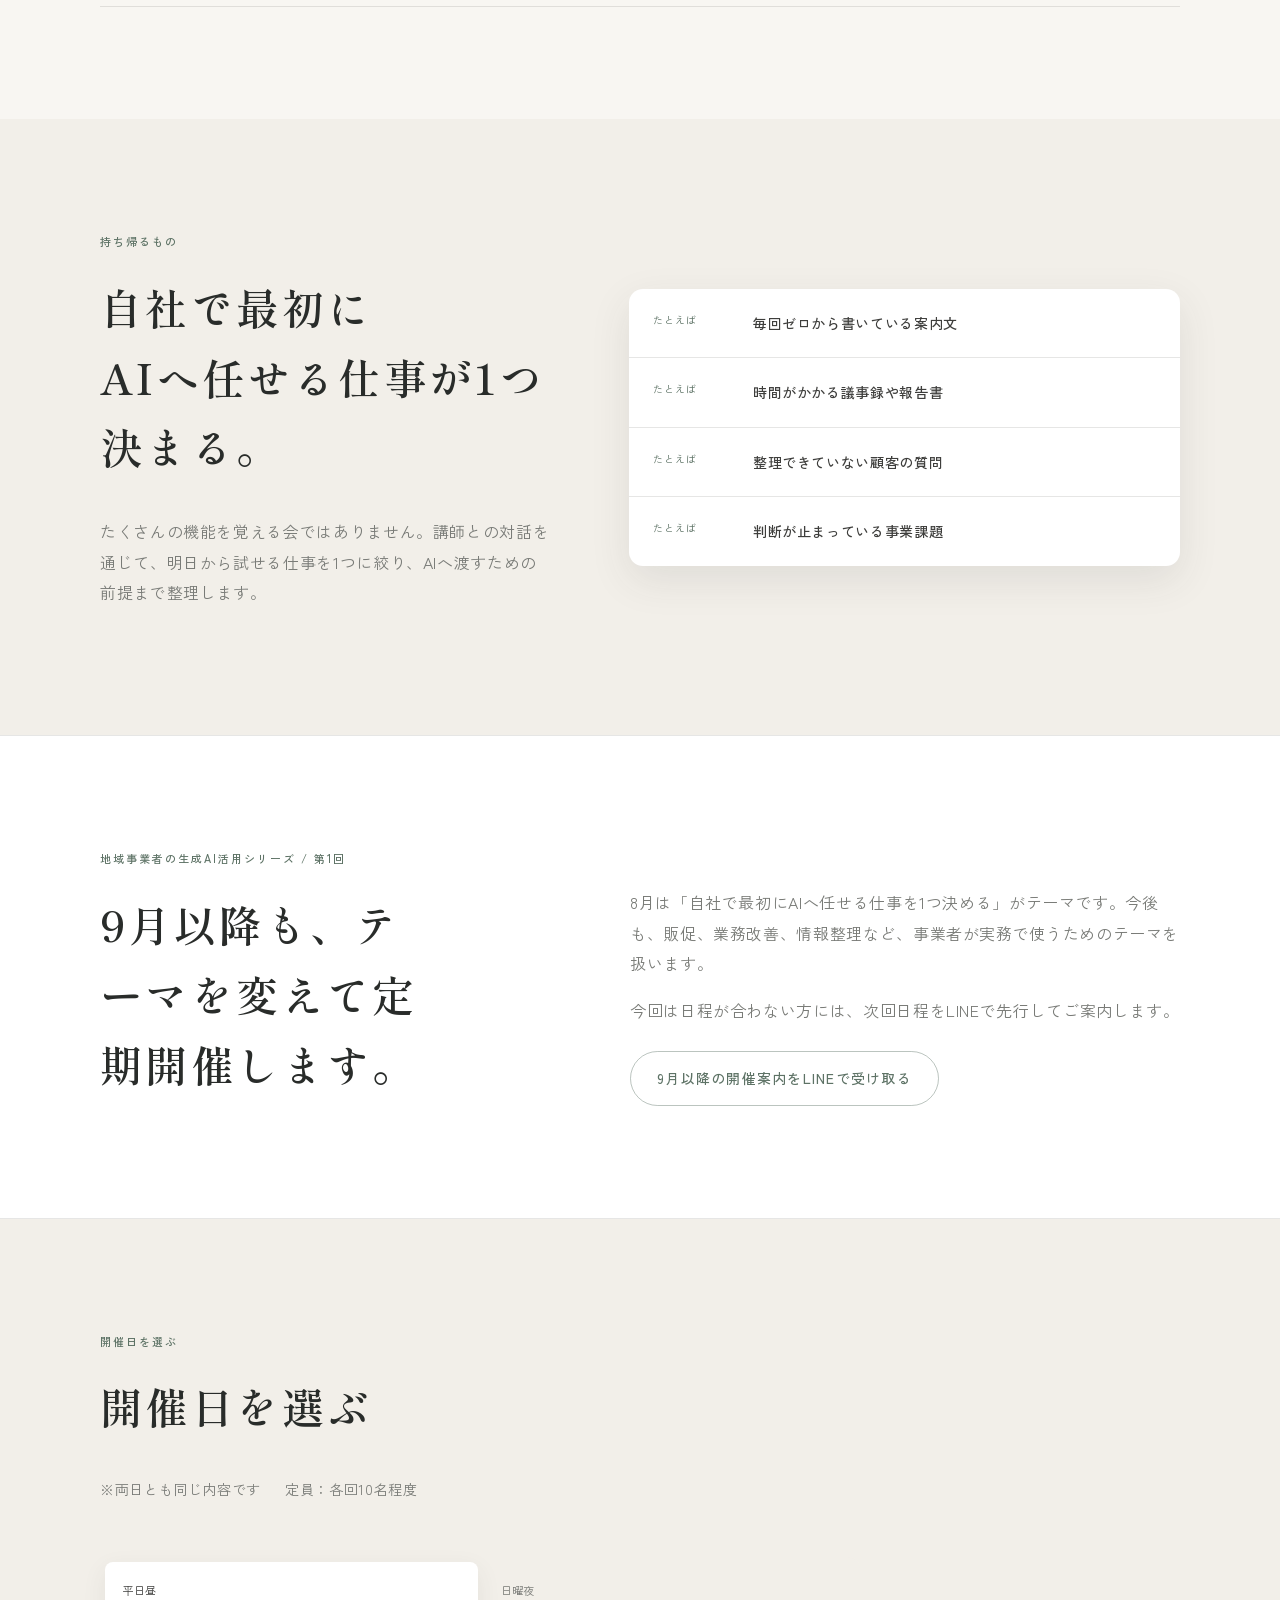
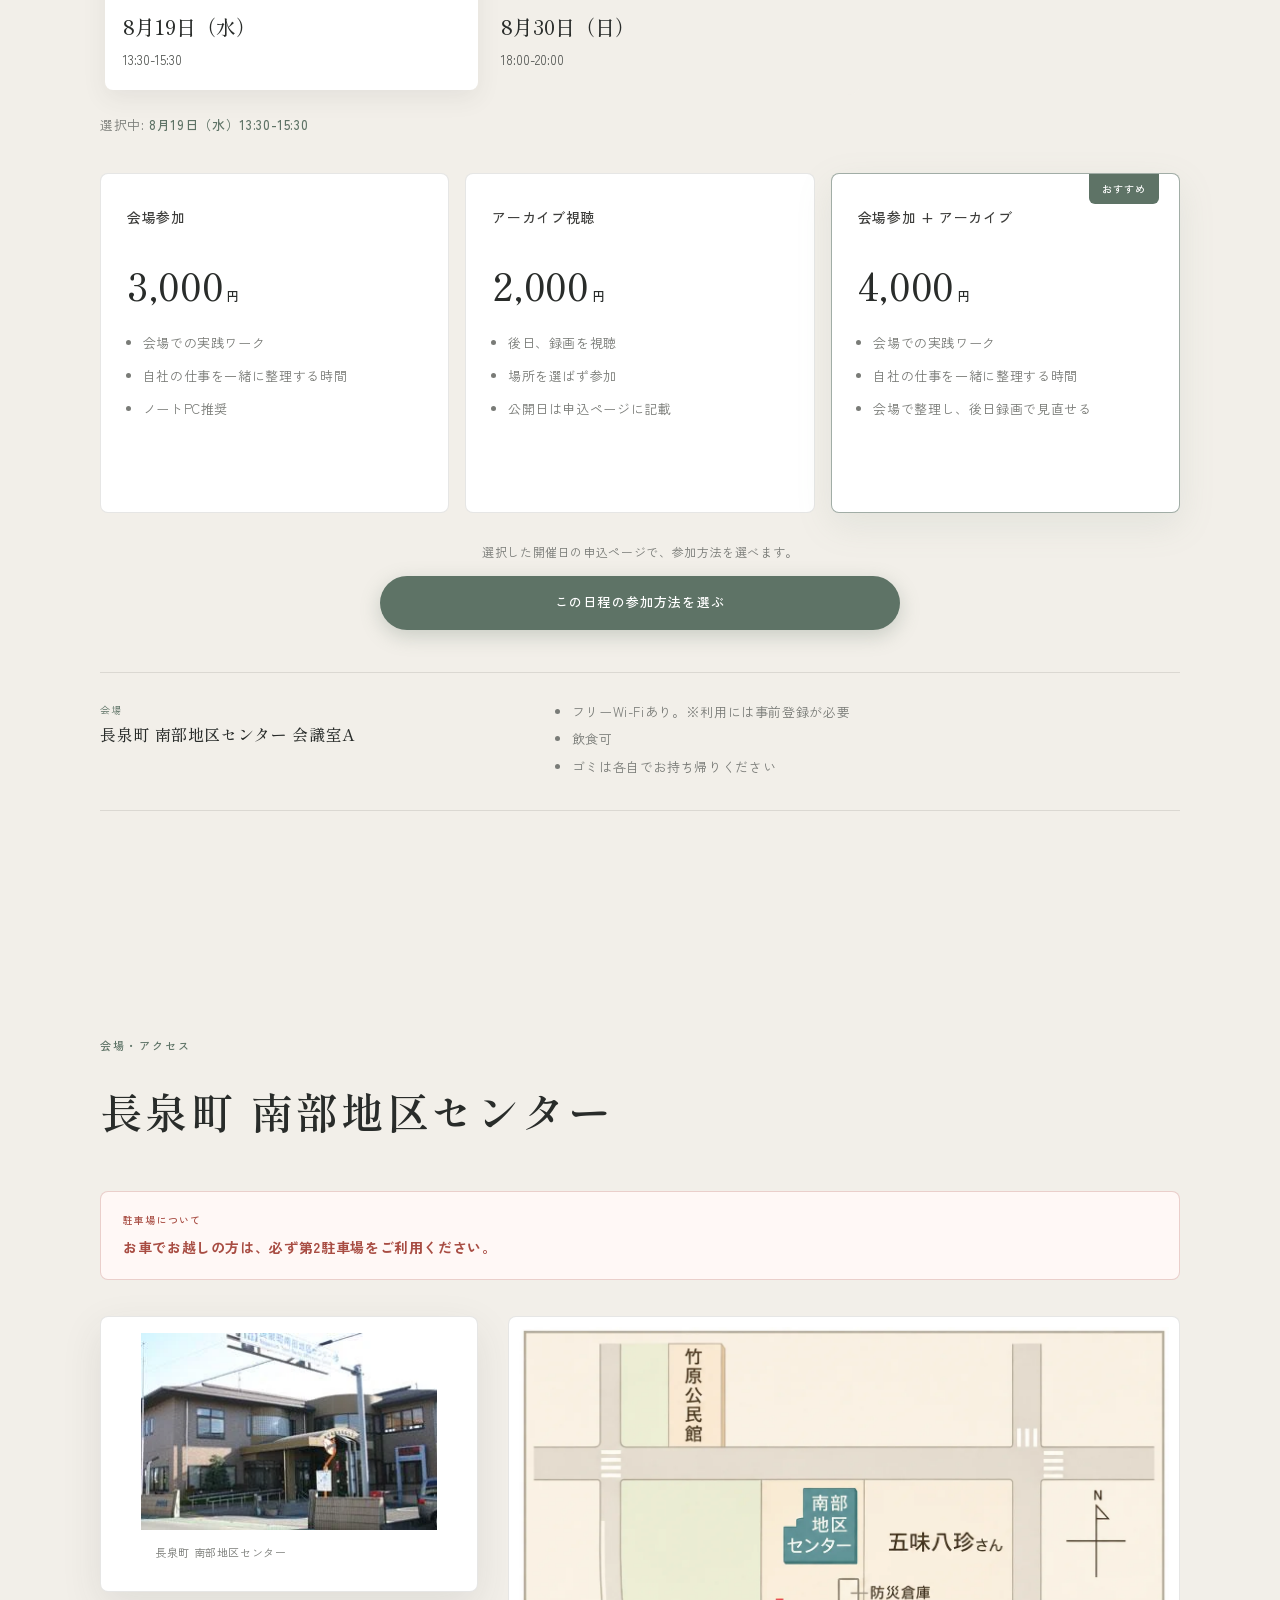
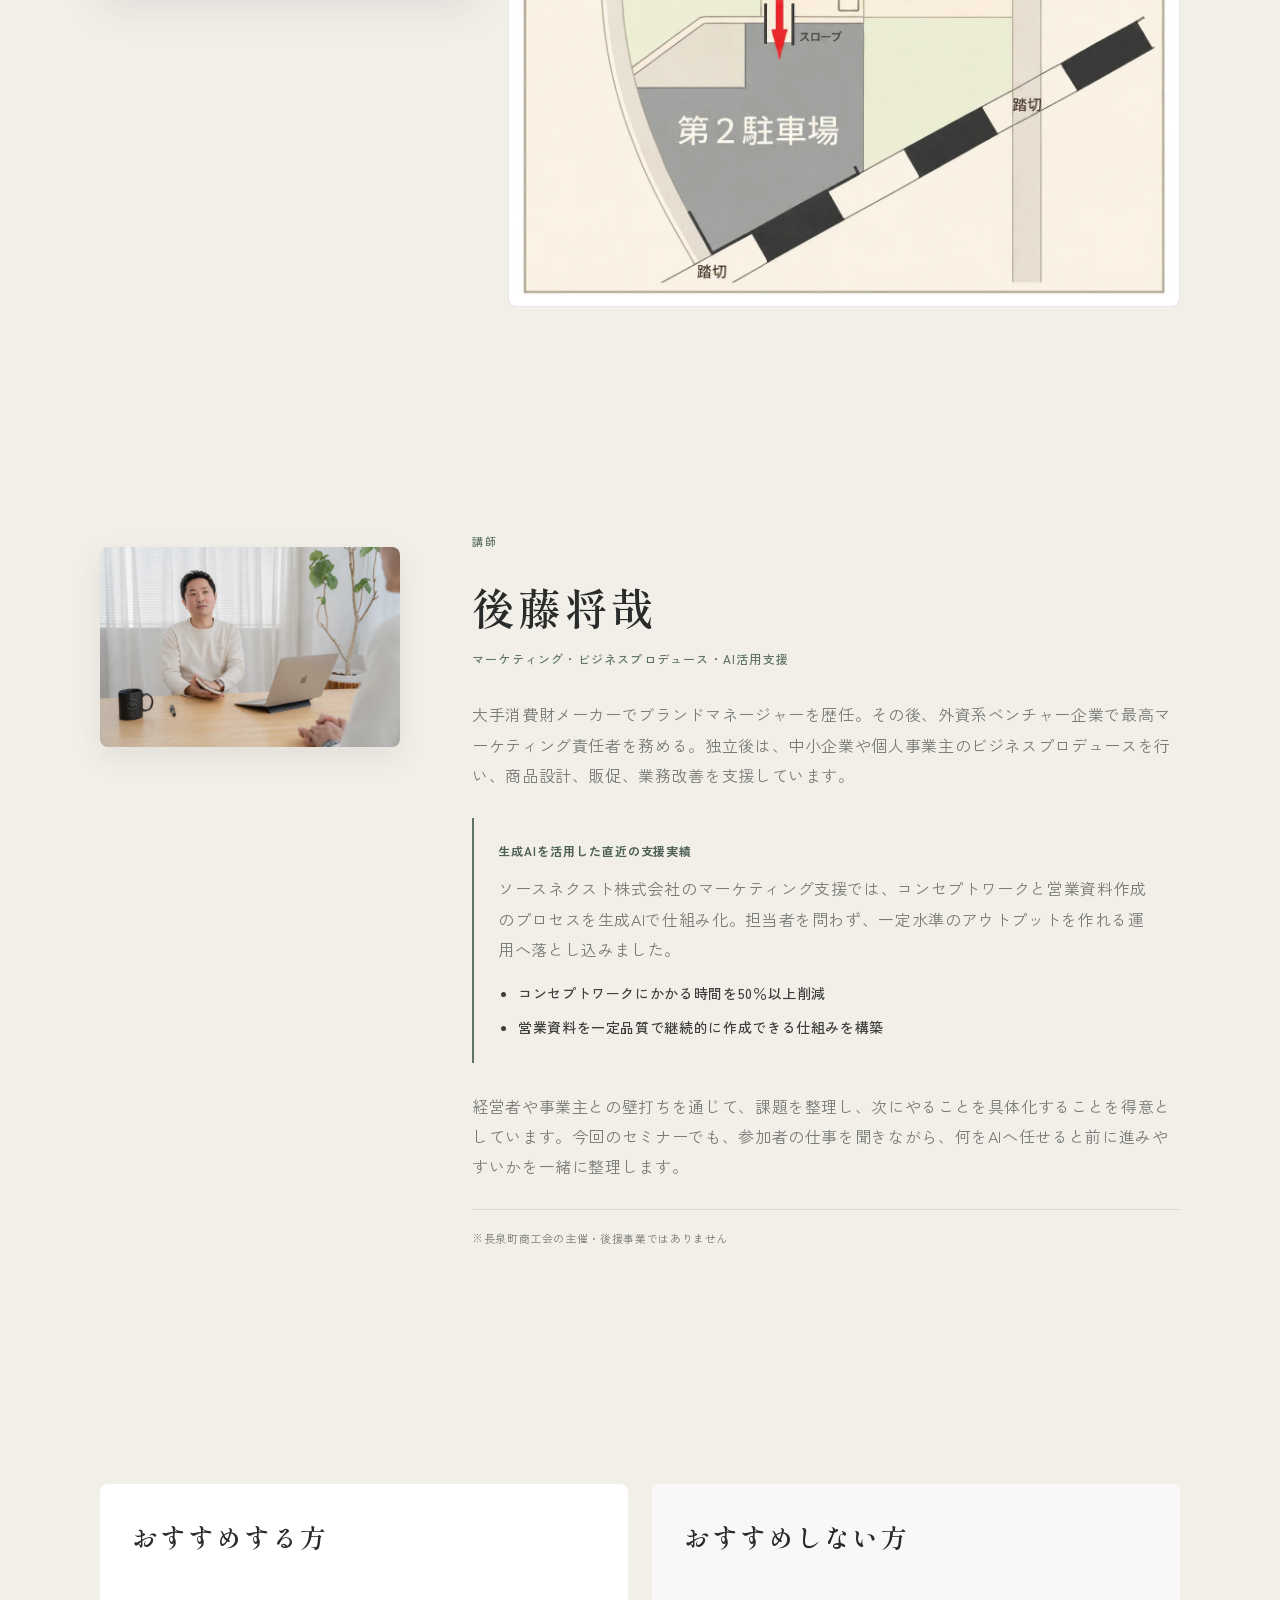
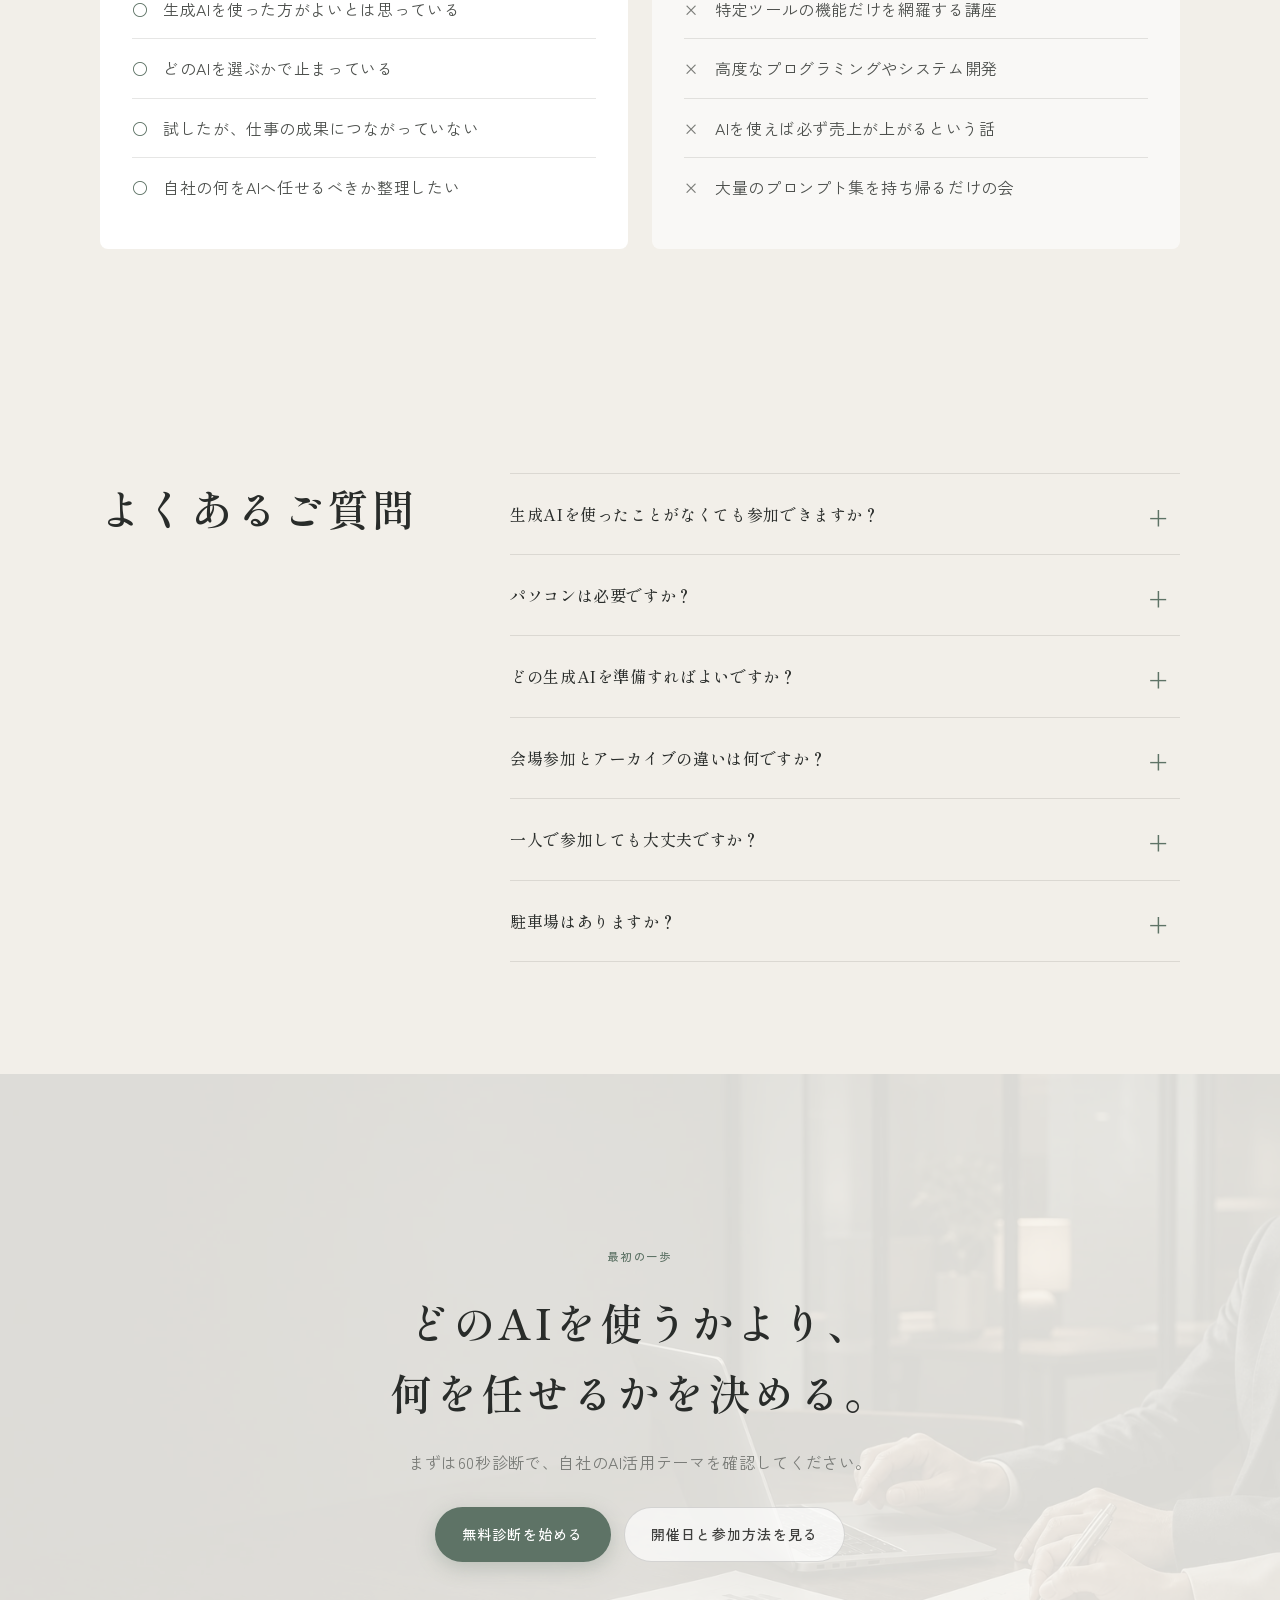
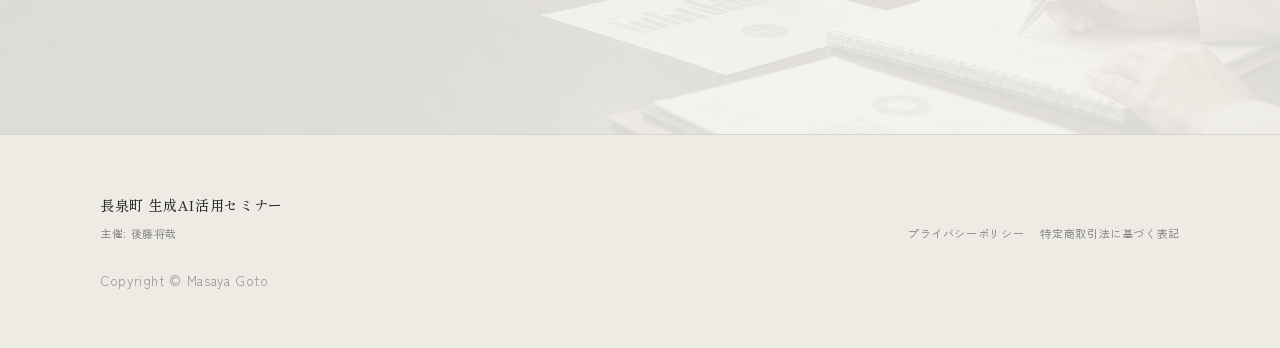
==== commit f59546dc: "Prepare Nagaizumi seminar LP for public QR URL" ====
--- a/index.html
+++ b/index.html
@@ -26,7 +26,6 @@
         <strong>生成AI活用セミナー</strong>
       </a>
       <nav class="desktop-nav" aria-label="ページ内メニュー">
-        <a href="#diagnosis">無料診断</a>
         <a href="#program">内容</a>
         <a href="#dates">日程・料金</a>
         <a class="nav-cta" href="#diagnosis">60秒診断</a>
@@ -36,7 +35,7 @@
       </button>
     </div>
     <nav class="mobile-nav" aria-label="スマートフォン用メニュー" data-mobile-nav hidden>
-      <a href="#diagnosis">無料診断</a>
+      <a href="#diagnosis">60秒診断</a>
       <a href="#program">セミナー内容</a>
       <a href="#dates">日程・料金</a>
       <a href="#profile">講師</a>
@@ -71,7 +70,7 @@
       <div class="section-inner diagnosis-layout">
         <div class="diagnosis-intro reveal">
           <p class="section-label">60秒・無料</p>
-          <h2>まず、自社のAI活用テーマを確認する。</h2>
+          <h2>まず、自社のAI活用テーマを確認しよう</h2>
           <p>仕事で優先したい成果、詰まっている場面、時間を取られている理由の3つから、AIへ任せやすい仕事の入口を整理します。結果を見るだけなら、メール登録は必要ありません。</p>
           <p class="quiet-note">これは性格診断ではありません。セミナーで考えるテーマを見つけるための入口です。</p>
         </div>
@@ -100,8 +99,13 @@
               <p data-result-first-step></p>
             </div>
             <div class="result-actions">
-              <a class="button button-primary" href="#dates">セミナーで活用テーマを決める</a>
-              <button class="text-button" type="button" data-lead-cta>タイプ別「AIに任せる仕事の整理シート」を受け取る</button>
+              <a class="button button-primary" href="#dates">セミナーでAIに任せる仕事を決める</a>
+              <div class="result-resource">
+                <p class="result-resource-label">メール登録特典</p>
+                <strong>タイプ別「AIに任せる仕事の整理シート」</strong>
+                <p>診断結果をもとに、AIへ任せる候補と最初の一歩を整理できるシートです。</p>
+                <button class="button button-resource" type="button" data-lead-cta>無料で受け取る</button>
+              </div>
             </div>
             <button class="restart-button" type="button" data-restart>もう一度診断する</button>
           </div>
@@ -276,13 +280,15 @@
         </div>
         <p class="parking-alert reveal"><span>駐車場について</span><strong>お車でお越しの方は、必ず第2駐車場をご利用ください。</strong></p>
         <div class="venue-layout">
-          <figure class="venue-photo reveal">
-            <img src="assets/venue-southern-district-center.webp" alt="長泉町南部地区センターの外観" width="300" height="199" loading="lazy">
-            <figcaption>長泉町 南部地区センター</figcaption>
-          </figure>
-          <div class="venue-map-wrap reveal">
+          <a class="venue-link venue-photo reveal" href="https://www.town.nagaizumi.lg.jp/soshiki/madoguchi/nanbuchiku_c/1740.html" target="_blank" rel="noopener noreferrer" aria-label="長泉町南部地区センターの公式案内を新しいタブで開く">
+            <figure>
+              <img src="assets/venue-southern-district-center.webp" alt="長泉町南部地区センターの外観" width="300" height="199" loading="lazy">
+              <figcaption>長泉町 南部地区センター</figcaption>
+            </figure>
+          </a>
+          <a class="venue-link venue-map-wrap reveal" href="https://www.town.nagaizumi.lg.jp/soshiki/madoguchi/nanbuchiku_c/1740.html" target="_blank" rel="noopener noreferrer" aria-label="長泉町南部地区センターの公式案内を新しいタブで開く">
             <img src="assets/venue-map-v2.webp" alt="長泉町南部地区センターと第2駐車場の案内図。赤い矢印が会場入口への経路を示しています。" width="1343" height="1174" loading="lazy">
-          </div>
+          </a>
         </div>
       </div>
     </section>
--- a/styles.css
+++ b/styles.css
@@ -137,8 +137,7 @@
 }
 .hero-lead { max-width: 560px; margin-bottom: 32px; color: var(--ink); font-size: 18px; line-height: 1.95; }
 .hero-actions,
-.final-actions,
-.result-actions { display: flex; flex-wrap: wrap; gap: 13px; }
+.final-actions { display: flex; flex-wrap: wrap; gap: 13px; }
 
 .button {
   min-height: 54px;
@@ -235,6 +234,18 @@
 .result-candidates li { margin-bottom: 5px; }
 .result-first-step { margin: -8px 0 26px; padding: 0 3px 21px; border-bottom: 1px solid var(--line); }
 .result-first-step p { margin-bottom: 0; color: var(--muted); font-size: 14px; }
+.result-actions { display: grid; gap: 18px; }
+.result-actions > .button { justify-self: start; }
+.result-resource {
+  padding: 20px 21px 21px;
+  background: var(--accent-pale);
+  border-left: 3px solid var(--accent);
+}
+.result-resource-label { margin-bottom: 5px; color: var(--accent-dark); font-size: 10px; font-weight: 600; letter-spacing: 0.14em; }
+.result-resource strong { display: block; margin-bottom: 7px; color: var(--ink-strong); font-family: var(--serif); font-size: 18px; font-weight: 600; line-height: 1.65; }
+.result-resource > p:not(.result-resource-label) { margin-bottom: 15px; color: var(--text); font-size: 13px; line-height: 1.8; }
+.button-resource { width: 100%; min-height: 49px; color: var(--accent-dark); background: var(--white); border-color: rgba(94, 115, 102, 0.36); box-shadow: 0 5px 16px rgba(94, 115, 102, 0.1); }
+.button-resource:hover { color: var(--white); background: var(--accent); border-color: var(--accent); box-shadow: 0 8px 20px rgba(94, 115, 102, 0.2); }
 .text-button,
 .restart-button { padding: 8px 0; color: var(--accent); background: transparent; border: 0; border-bottom: 1px solid rgba(94, 115, 102, 0.4); cursor: pointer; font-size: 13px; }
 .restart-button { margin-top: 22px; color: var(--muted); border-bottom-color: var(--line); }
@@ -306,12 +317,15 @@
 .parking-alert span { display: block; margin-bottom: 5px; color: var(--alert); font-size: 10px; font-weight: 500; letter-spacing: 0.12em; }
 .parking-alert strong { color: var(--alert); }
 .venue-layout { display: grid; grid-template-columns: minmax(280px, 0.72fr) minmax(0, 1.28fr); gap: 30px; align-items: start; }
+.venue-link { display: block; color: inherit; transition: transform 220ms ease, box-shadow 220ms ease; }
 .venue-photo,
 .venue-map-wrap { margin: 0; overflow: hidden; background: var(--white); border: 1px solid var(--line); border-radius: var(--radius); }
 .venue-photo { max-width: 380px; box-shadow: var(--shadow); }
 .venue-photo img,
 .venue-map-wrap img { width: 100%; height: auto; }
 .venue-photo img { aspect-ratio: 3 / 2; object-fit: cover; }
+.venue-link:hover { transform: translateY(-2px); box-shadow: 0 12px 28px rgba(62, 62, 60, 0.12); }
+.venue-link:focus-visible { outline-offset: 5px; }
 .venue-photo figcaption { padding: 12px 14px; color: var(--muted); font-size: 11px; }
 .venue-map-wrap { padding: 10px; }
 
@@ -440,6 +454,8 @@
   .result-view h3 { font-size: 27px; }
   .result-actions { display: grid; }
   .result-actions .button { width: 100%; }
+  .result-resource { padding: 18px 17px 19px; }
+  .result-resource strong { font-size: 16px; }
   .statement-copy { font-size: 16px; }
   .program-item { grid-template-columns: 50px 1fr; gap: 14px; padding: 26px 0; }
   .program-item:hover { padding-left: 0; }
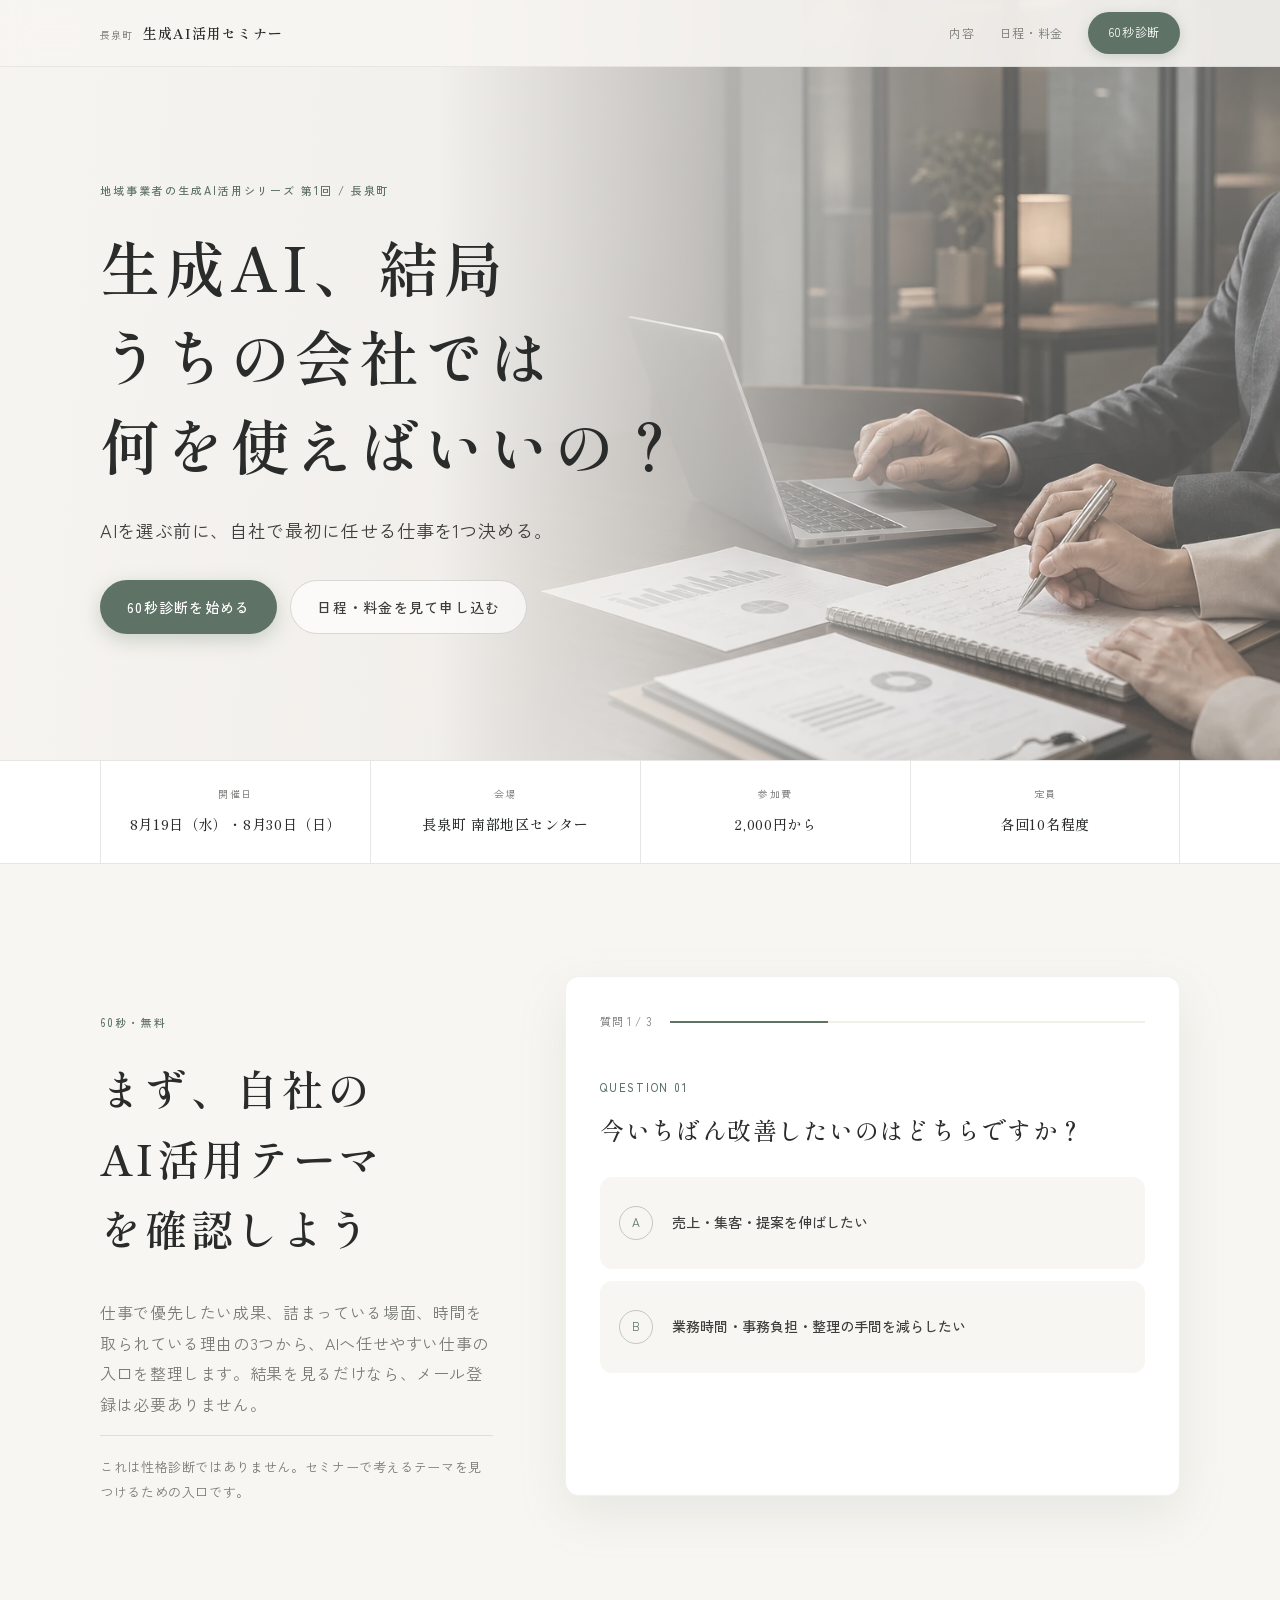
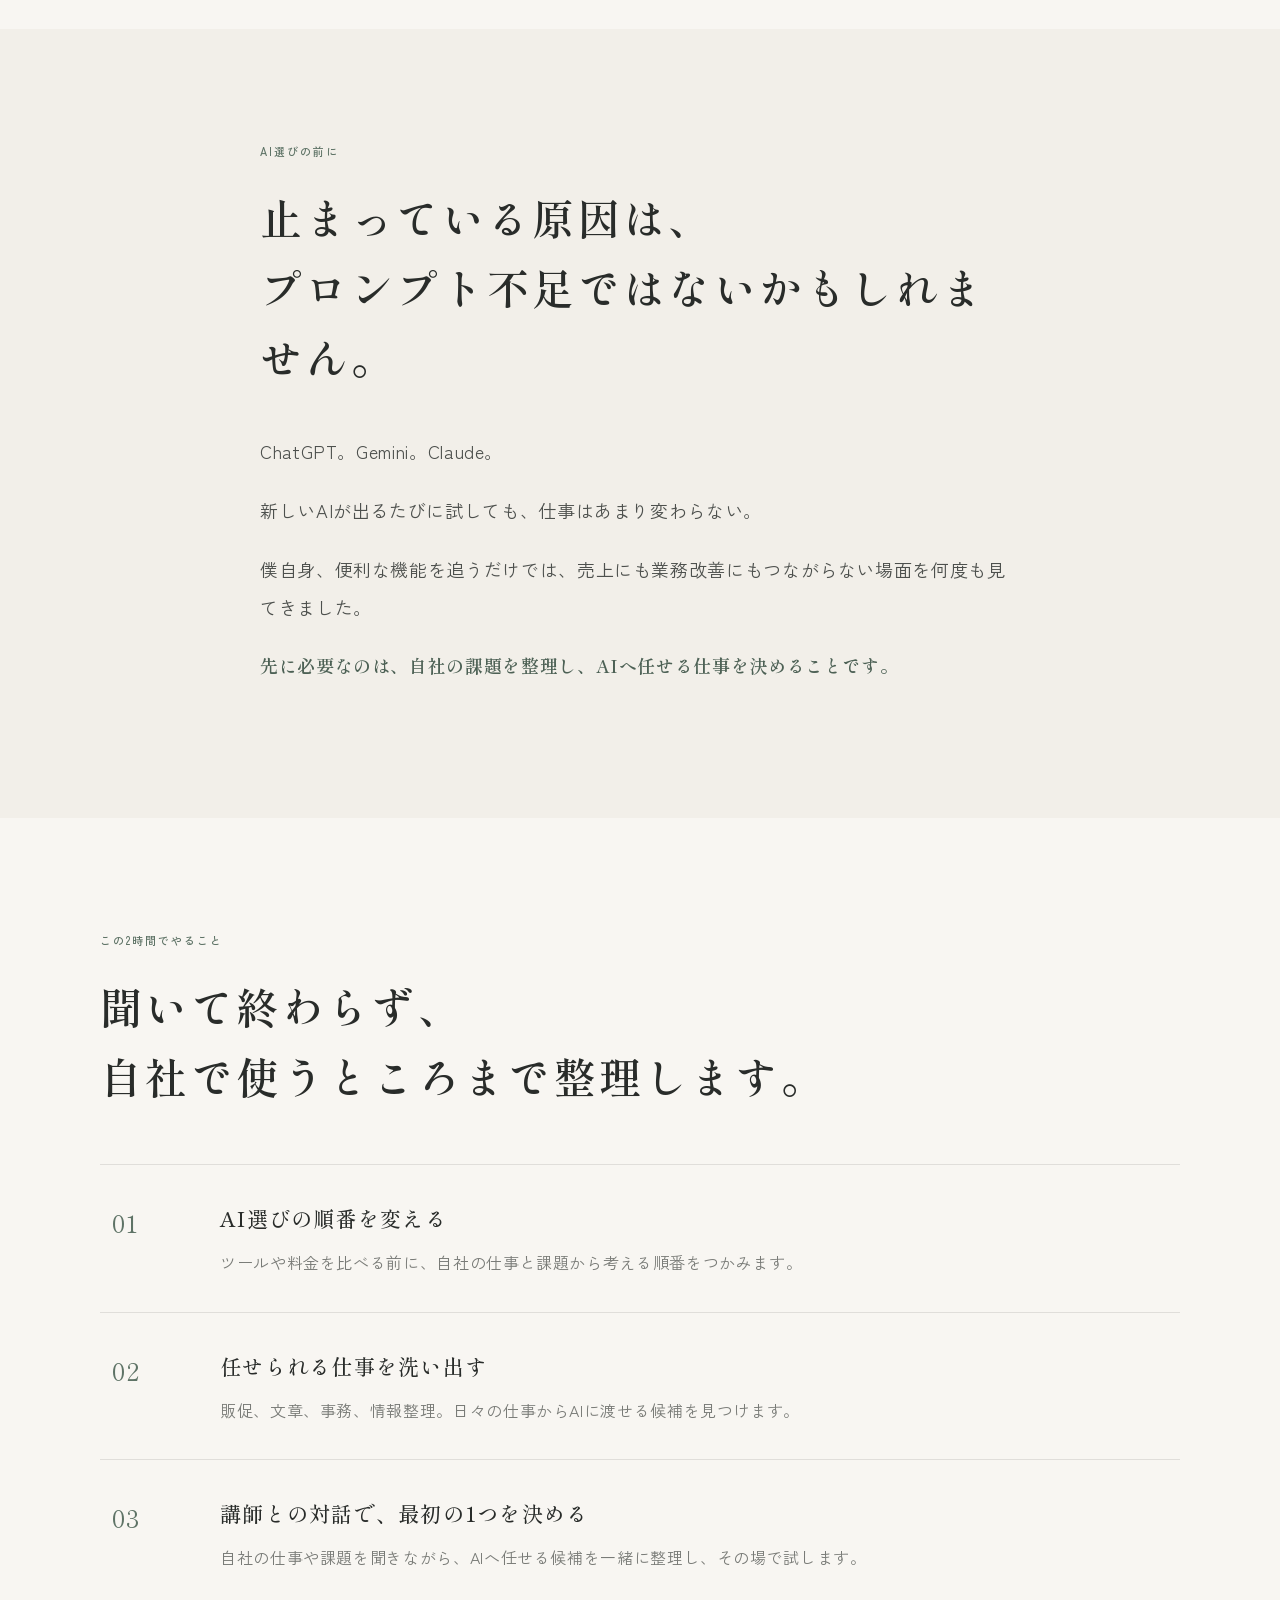
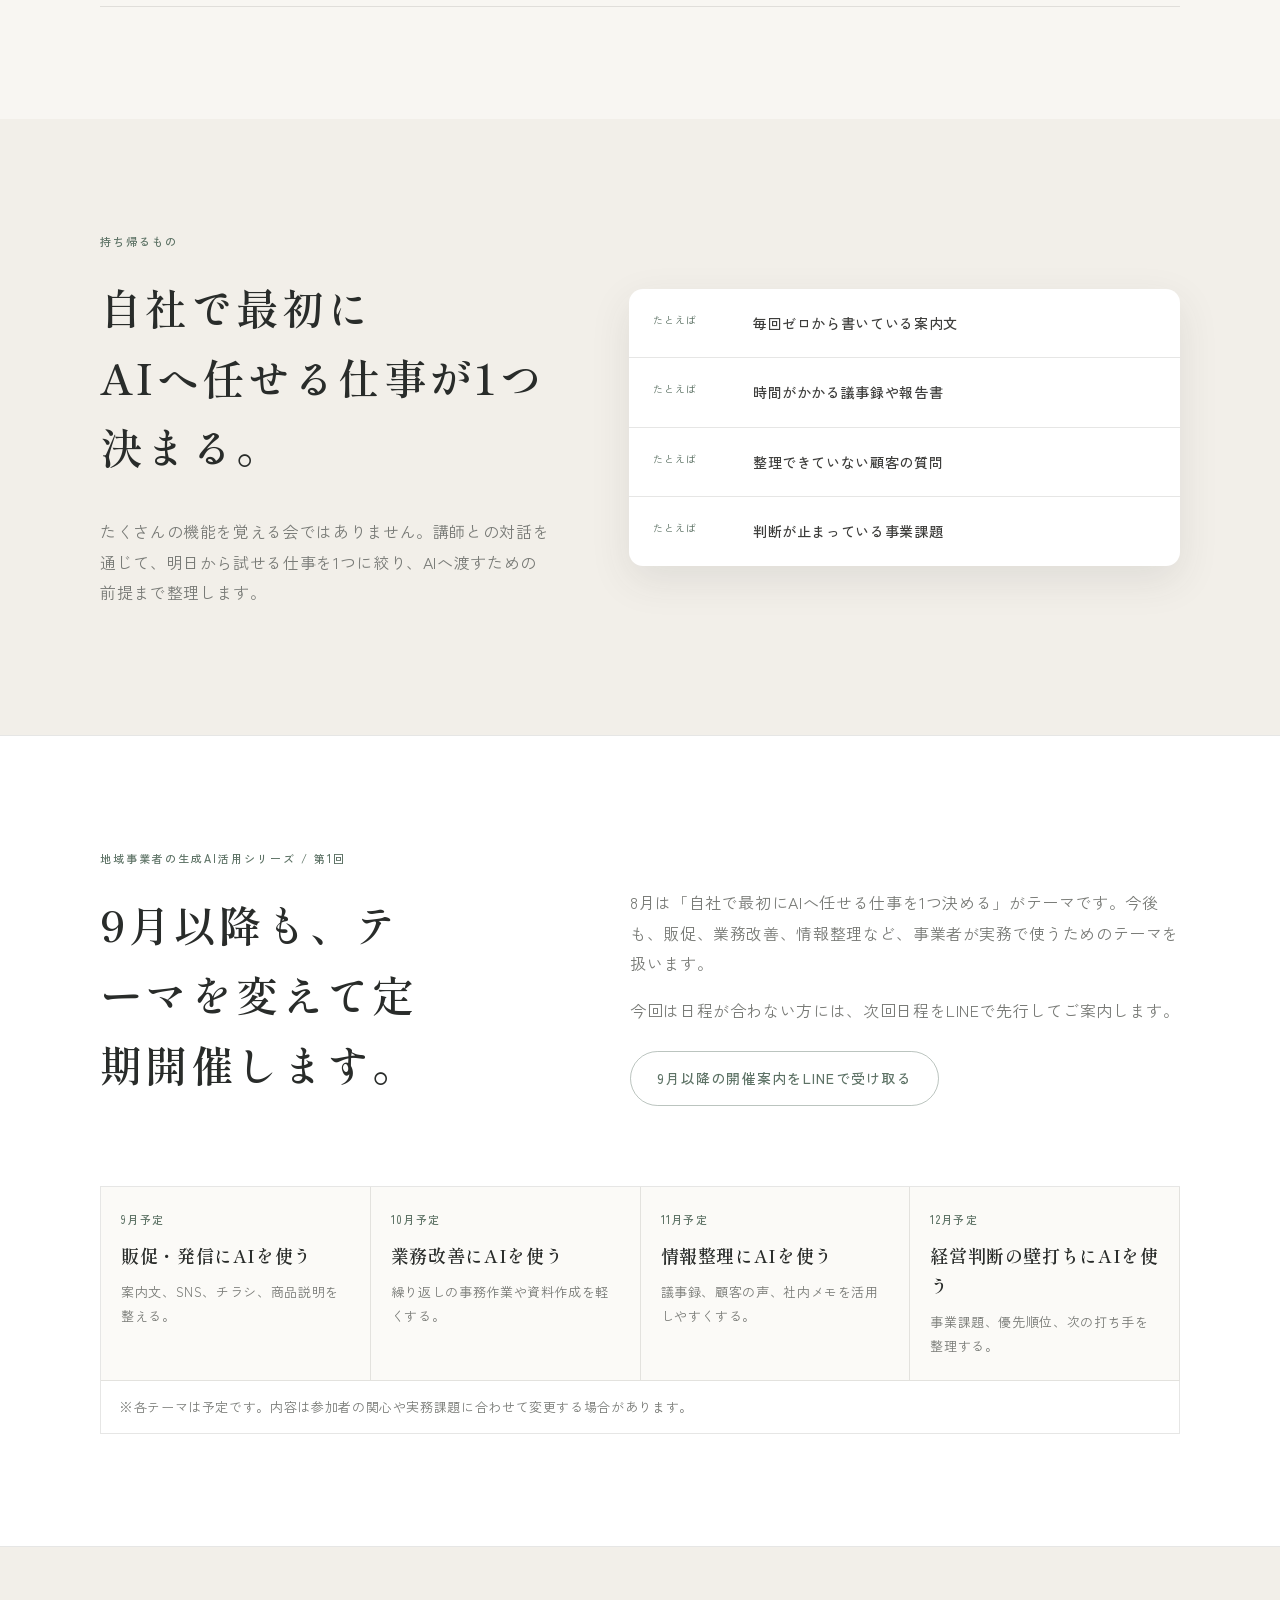
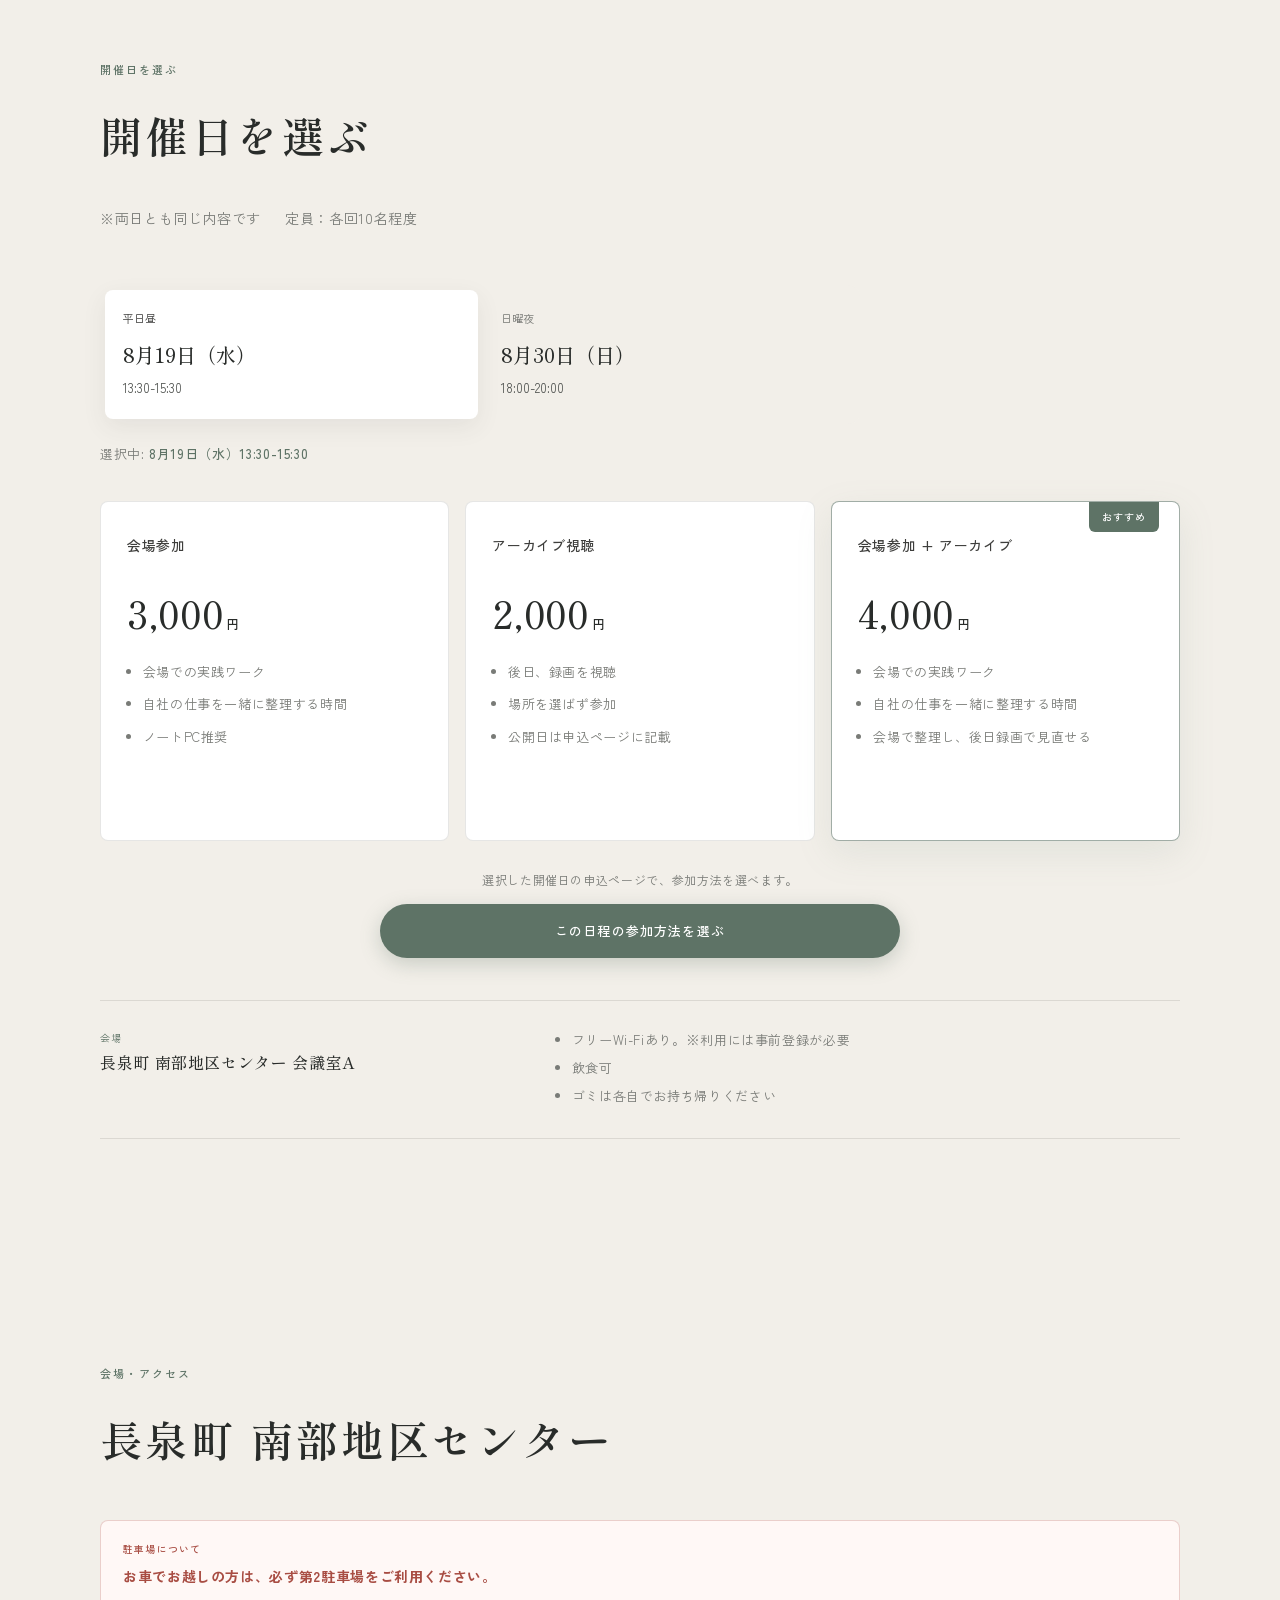
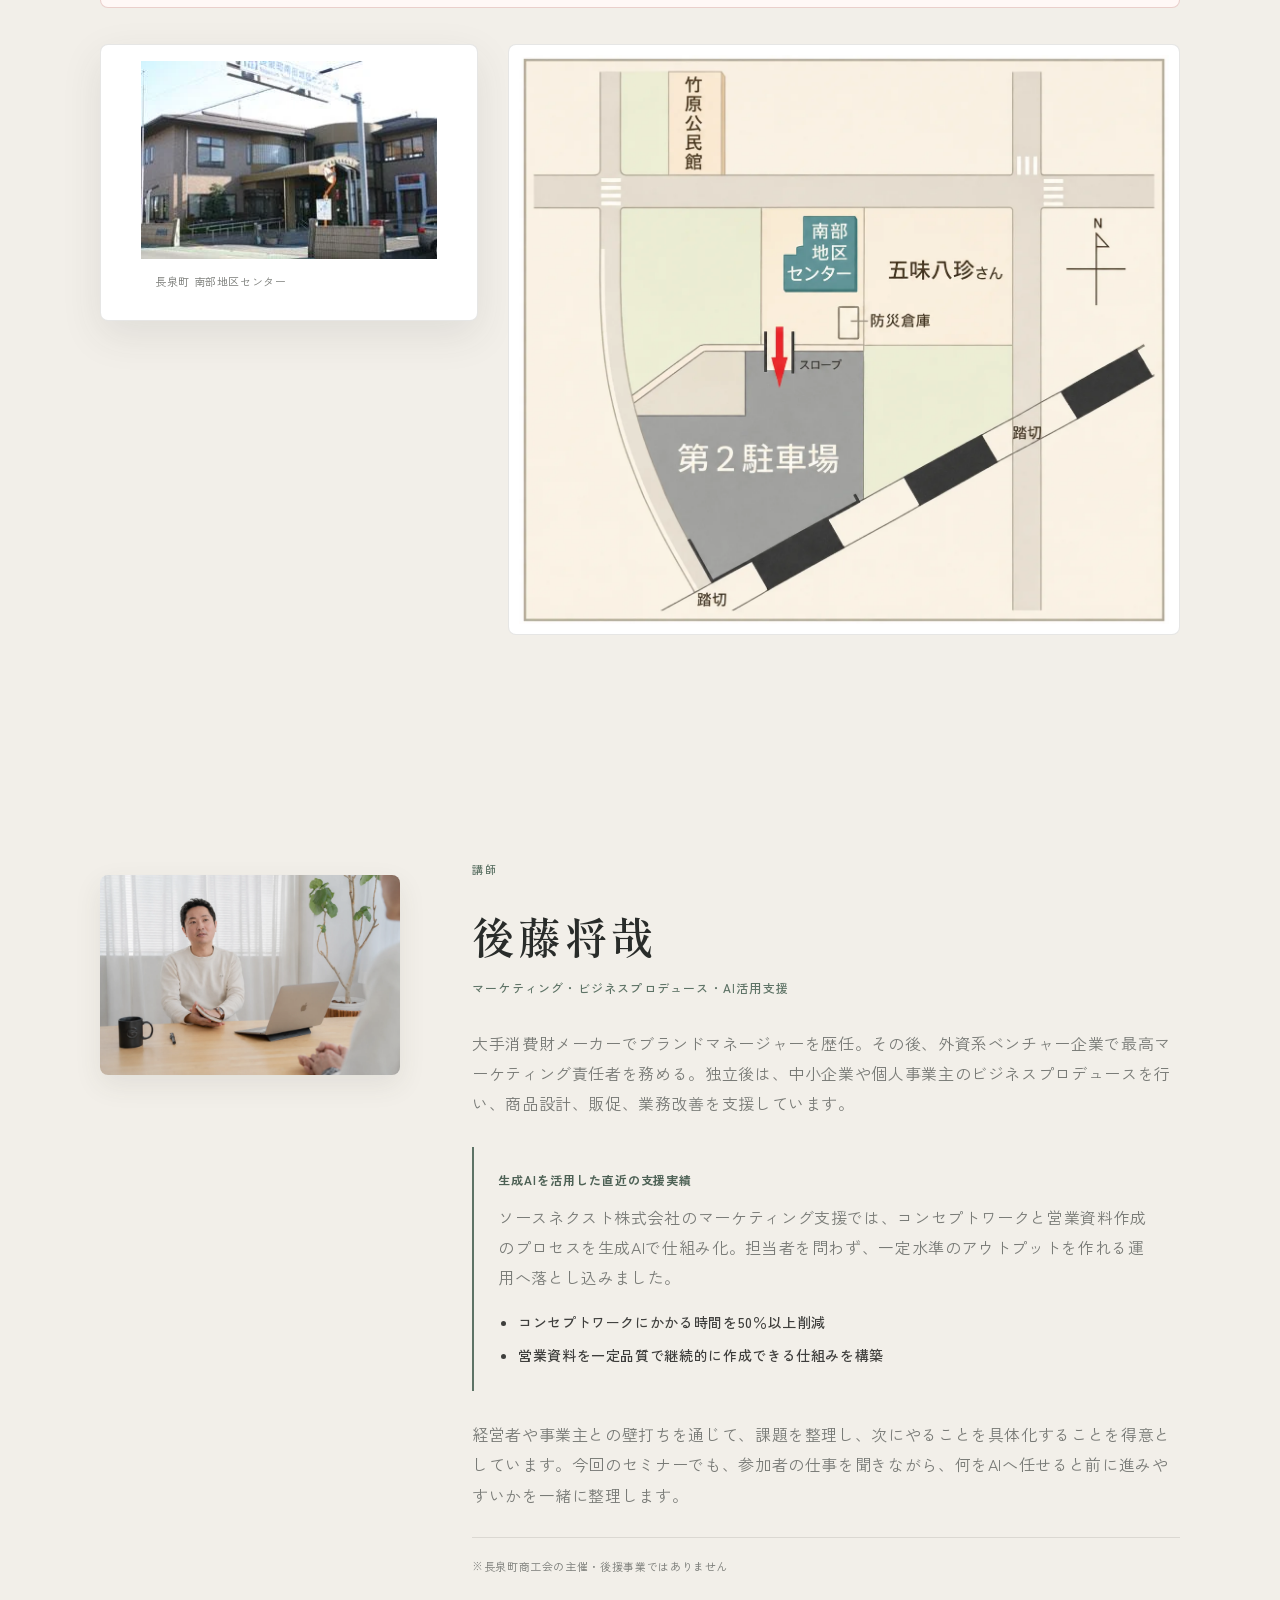
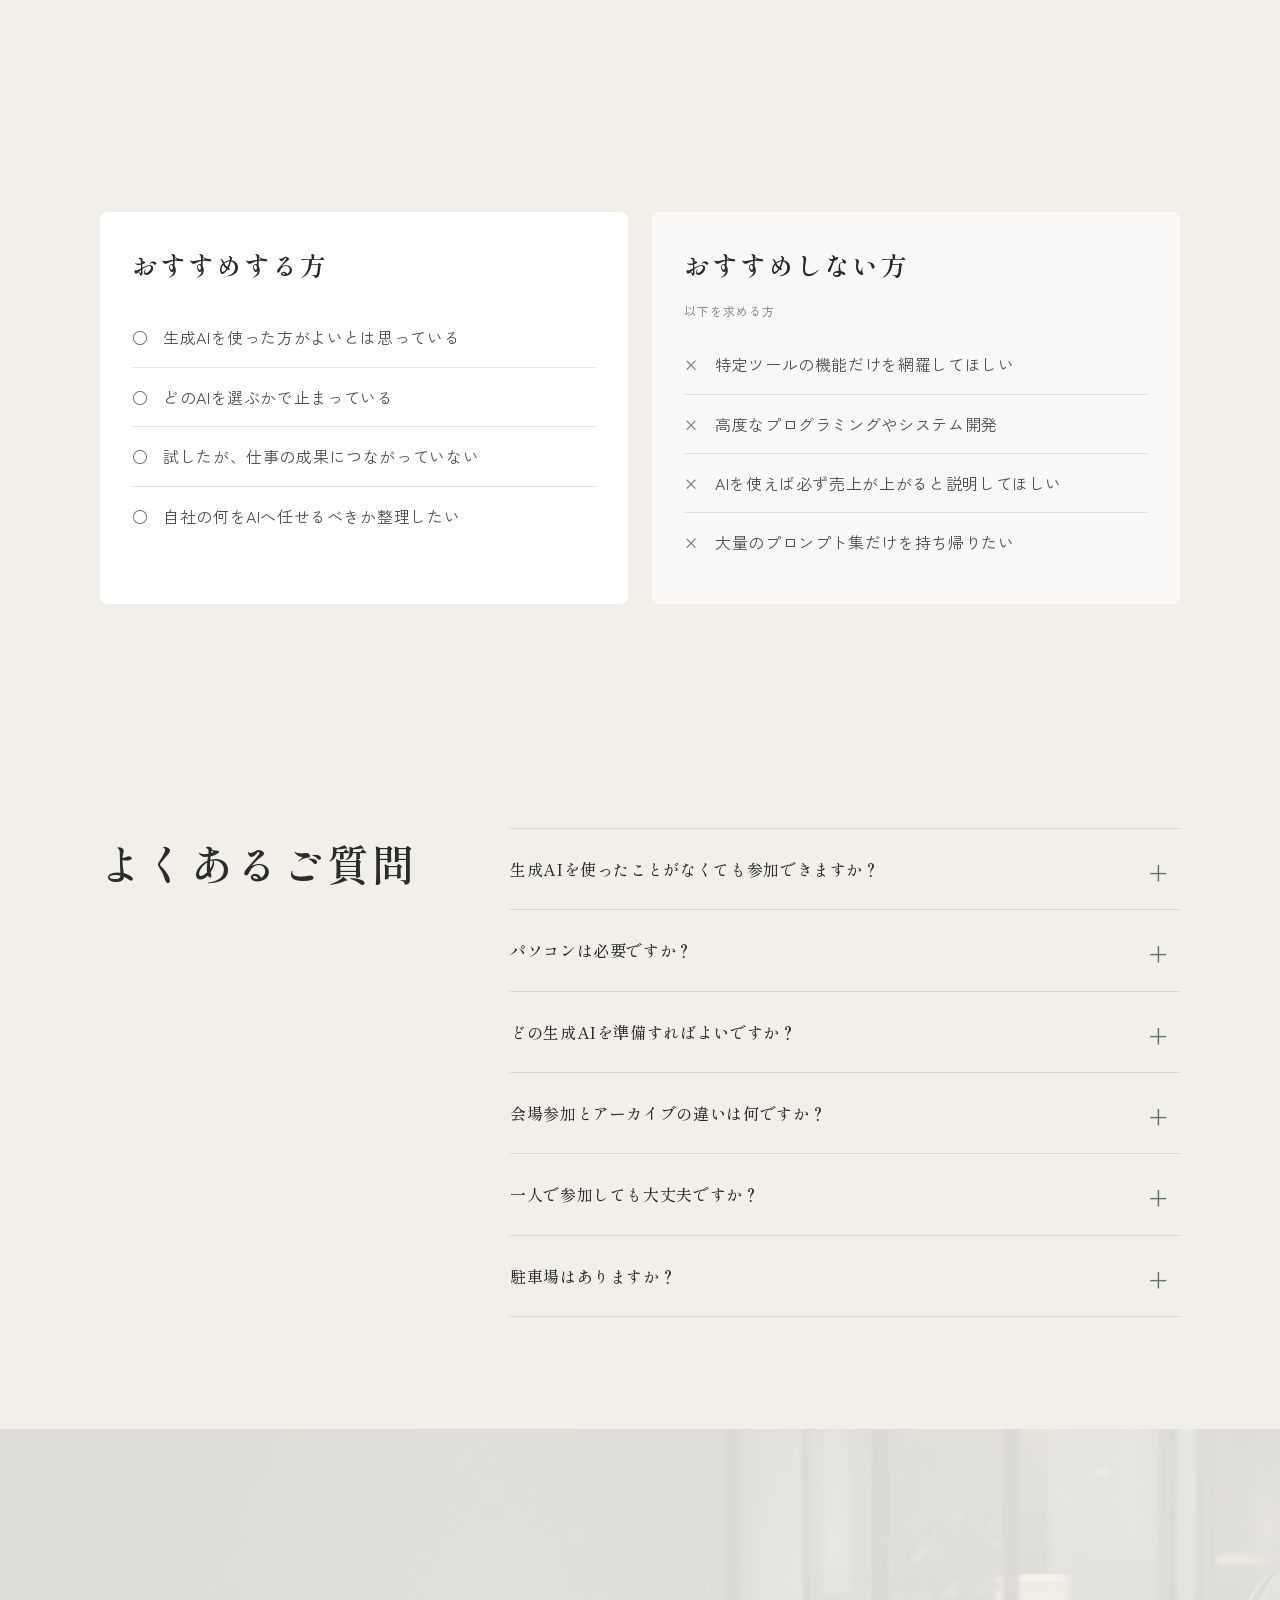
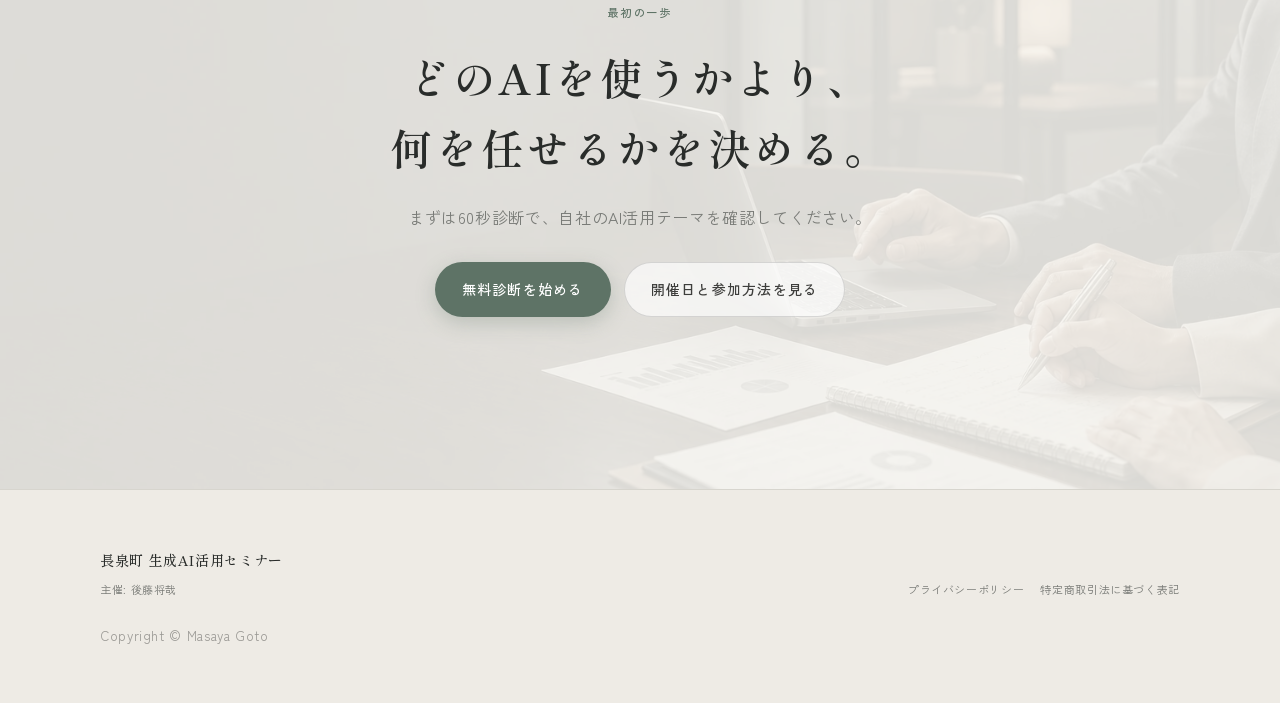
==== commit df0dcc4c: "Add future series plan and fit note" ====
--- a/index.html
+++ b/index.html
@@ -3,6 +3,7 @@
 <head>
   <meta charset="utf-8">
   <meta name="viewport" content="width=device-width, initial-scale=1">
+  <base href="/">
   <meta name="robots" content="noindex,nofollow">
   <meta name="description" content="長泉町で開催する少人数の生成AI活用セミナー。自社で最初にAIへ任せる仕事を1つ決める、実践型の2時間です。">
   <meta name="theme-color" content="#f8f6f2">
@@ -14,7 +15,7 @@
   <link rel="preconnect" href="https://fonts.googleapis.com">
   <link rel="preconnect" href="https://fonts.gstatic.com" crossorigin>
   <link href="https://fonts.googleapis.com/css2?family=Shippori+Mincho:wght@400;500;600&family=Zen+Kaku+Gothic+New:wght@400;500;700&display=swap" rel="stylesheet">
-  <link rel="stylesheet" href="styles.css?v=20260714-series1">
+  <link rel="stylesheet" href="styles.css?v=20260715-series2">
 </head>
 <body>
   <a class="skip-link" href="#main">本文へ移動</a>
@@ -48,7 +49,7 @@
       <div class="hero-shade"></div>
       <div class="hero-inner">
         <p class="hero-kicker">地域事業者の生成AI活用シリーズ 第1回 / 長泉町</p>
-        <h1>生成AI、結局うちの会社では<br>何を使えばいいの？</h1>
+        <h1><span class="line-phrase">生成AI、結局</span><span class="line-phrase">うちの会社では</span><br><span class="line-phrase">何を使えばいいの？</span></h1>
         <p class="hero-lead">AIを選ぶ前に、<br class="mobile-only">自社で最初に任せる仕事を1つ決める。</p>
         <div class="hero-actions">
           <a class="button button-primary" href="#diagnosis">60秒診断を始める</a>
@@ -184,6 +185,13 @@
           <p>8月は「自社で最初にAIへ任せる仕事を1つ決める」がテーマです。今後も、販促、業務改善、情報整理など、事業者が実務で使うためのテーマを扱います。</p>
           <p>今回は日程が合わない方には、次回日程をLINEで先行してご案内します。</p>
           <button class="button button-dark" type="button" data-line-cta>9月以降の開催案内をLINEで受け取る</button>
+        </div>
+        <div class="series-plan reveal" aria-label="9月以降の開催予定">
+          <div><span>9月予定</span><strong>販促・発信にAIを使う</strong><p>案内文、SNS、チラシ、商品説明を整える。</p></div>
+          <div><span>10月予定</span><strong>業務改善にAIを使う</strong><p>繰り返しの事務作業や資料作成を軽くする。</p></div>
+          <div><span>11月予定</span><strong>情報整理にAIを使う</strong><p>議事録、顧客の声、社内メモを活用しやすくする。</p></div>
+          <div><span>12月予定</span><strong>経営判断の壁打ちにAIを使う</strong><p>事業課題、優先順位、次の打ち手を整理する。</p></div>
+          <p class="series-note">※各テーマは予定です。内容は参加者の関心や実務課題に合わせて変更する場合があります。</p>
         </div>
       </div>
     </section>
@@ -330,11 +338,12 @@
         </div>
         <div class="fit-block fit-block-muted reveal">
           <h2>おすすめしない方</h2>
+          <p class="fit-subnote">以下を求める方</p>
           <ul class="plain-list">
-            <li>特定ツールの機能だけを網羅する講座</li>
+            <li>特定ツールの機能だけを網羅してほしい</li>
             <li>高度なプログラミングやシステム開発</li>
-            <li>AIを使えば必ず売上が上がるという話</li>
-            <li>大量のプロンプト集を持ち帰るだけの会</li>
+            <li>AIを使えば必ず売上が上がると説明してほしい</li>
+            <li>大量のプロンプト集だけを持ち帰りたい</li>
           </ul>
         </div>
       </div>
--- a/styles.css
+++ b/styles.css
@@ -74,9 +74,9 @@
   gap: 24px;
 }
 
-.brand { display: flex; align-items: baseline; gap: 9px; }
+.brand { display: flex; min-width: 0; align-items: baseline; gap: 9px; }
 .brand span { color: var(--muted); font-size: 10px; letter-spacing: 0.12em; }
-.brand strong { color: var(--ink-strong); font-family: var(--serif); font-size: 14px; font-weight: 600; letter-spacing: 0.08em; }
+.brand strong { color: var(--ink-strong); font-family: var(--serif); font-size: 14px; font-weight: 600; letter-spacing: 0.08em; white-space: nowrap; }
 .desktop-nav { display: flex; align-items: center; gap: 25px; font-size: 12px; }
 .desktop-nav > a:not(.nav-cta) { color: var(--muted); transition: color 180ms ease; }
 .desktop-nav > a:not(.nav-cta):hover { color: var(--accent); }
@@ -134,7 +134,10 @@
   font-weight: 600;
   line-height: 1.48;
   letter-spacing: 0.08em;
-}
+  word-break: keep-all;
+  overflow-wrap: normal;
+}
+.line-phrase { display: inline-block; white-space: nowrap; }
 .hero-lead { max-width: 560px; margin-bottom: 32px; color: var(--ink); font-size: 18px; line-height: 1.95; }
 .hero-actions,
 .final-actions { display: flex; flex-wrap: wrap; gap: 13px; }
@@ -278,6 +281,47 @@
 .series-copy { padding-top: 39px; }
 .series-copy p { color: var(--muted); }
 .series-copy .button { margin-top: 10px; }
+.series-plan {
+  grid-column: 1 / -1;
+  display: grid;
+  grid-template-columns: repeat(4, minmax(0, 1fr));
+  border-top: 1px solid var(--line);
+  border-left: 1px solid var(--line);
+}
+.series-plan div {
+  min-height: 176px;
+  padding: 22px 20px;
+  border-right: 1px solid var(--line);
+  border-bottom: 1px solid var(--line);
+  background: rgba(248, 246, 242, 0.58);
+}
+.series-plan span {
+  display: block;
+  margin-bottom: 12px;
+  color: var(--accent);
+  font-size: 11px;
+  font-weight: 500;
+  letter-spacing: 0.12em;
+}
+.series-plan strong {
+  display: block;
+  margin-bottom: 9px;
+  color: var(--ink-strong);
+  font-family: var(--serif);
+  font-size: 18px;
+  font-weight: 600;
+  line-height: 1.65;
+}
+.series-plan p { margin-bottom: 0; color: var(--muted); font-size: 13px; line-height: 1.85; }
+.series-note {
+  grid-column: 1 / -1;
+  padding: 14px 18px;
+  border-right: 1px solid var(--line);
+  border-bottom: 1px solid var(--line);
+  color: var(--muted);
+  background: var(--white);
+  font-size: 12px;
+}
 
 .date-section { background: var(--paper); }
 .date-meta { display: flex; flex-wrap: wrap; gap: 4px 24px; color: var(--muted); }
@@ -348,6 +392,7 @@
 .fit-block { padding: 32px; background: var(--white); border-radius: var(--radius); }
 .fit-block-muted { background: rgba(255, 255, 255, 0.6); }
 .fit-block h2 { font-size: 26px; }
+.fit-subnote { margin: -8px 0 12px; color: var(--muted); font-size: 12px; letter-spacing: 0.08em; }
 .check-list,
 .plain-list { margin-bottom: 0; padding: 0; list-style: none; }
 .check-list li,
@@ -416,6 +461,7 @@
   .diagnosis-tool { max-width: 720px; }
   .outcome-notes { max-width: 720px; }
   .series-copy { max-width: 720px; padding-top: 0; }
+  .series-plan { grid-template-columns: repeat(2, minmax(0, 1fr)); }
   .price-list { grid-template-columns: 1fr; }
   .price-item { min-height: 0; }
   .price-main p { min-height: 0; }
@@ -428,17 +474,18 @@
   .header-inner { width: calc(100% - 28px); min-height: 62px; }
   .brand { display: grid; gap: 0; }
   .brand span { font-size: 9px; }
-  .brand strong { font-size: 13px; }
+  .brand strong { font-size: 12px; letter-spacing: 0.06em; }
   .hero { min-height: 790px; align-items: end; }
   .hero-inner { width: calc(100% - 32px); padding: 112px 0 52px; }
   .hero-image { object-position: 66% center; }
   .hero-shade { background: linear-gradient(180deg, rgba(248, 246, 242, 0.16) 0%, rgba(248, 246, 242, 0.84) 45%, rgba(248, 246, 242, 0.99) 76%); }
   .hero-kicker { margin-bottom: 13px; }
-  .hero h1 { margin-bottom: 18px; font-size: 34px; line-height: 1.52; letter-spacing: 0.06em; }
+  .hero h1 { margin-bottom: 18px; font-size: clamp(31px, 8.7vw, 34px); line-height: 1.44; letter-spacing: 0.045em; }
   .hero h1 br { display: none; }
+  .hero h1 .line-phrase { display: block; }
   .hero-lead { margin-bottom: 23px; font-size: 16px; line-height: 1.8; }
   .hero-actions { display: grid; }
-  .hero-actions .button { width: 100%; }
+  .hero-actions .button { width: 100%; max-width: 100%; min-width: 0; }
   .fact-grid { width: calc(100% - 24px); }
   .fact-grid div { padding: 15px 8px; }
   .fact-grid span { font-size: 9px; }
@@ -473,6 +520,9 @@
   .fit-layout { grid-template-columns: 1fr; }
   .fit-block { padding: 25px 20px; }
   .fit-block h2 { font-size: 24px; }
+  .series-plan { grid-template-columns: 1fr; }
+  .series-plan div { min-height: 0; padding: 19px 18px; }
+  .series-plan strong { font-size: 17px; }
   .faq-layout { gap: 20px; }
   .faq-list summary { padding-right: 38px; font-size: 14px; }
   .faq-list details p { padding-right: 0; font-size: 13px; }
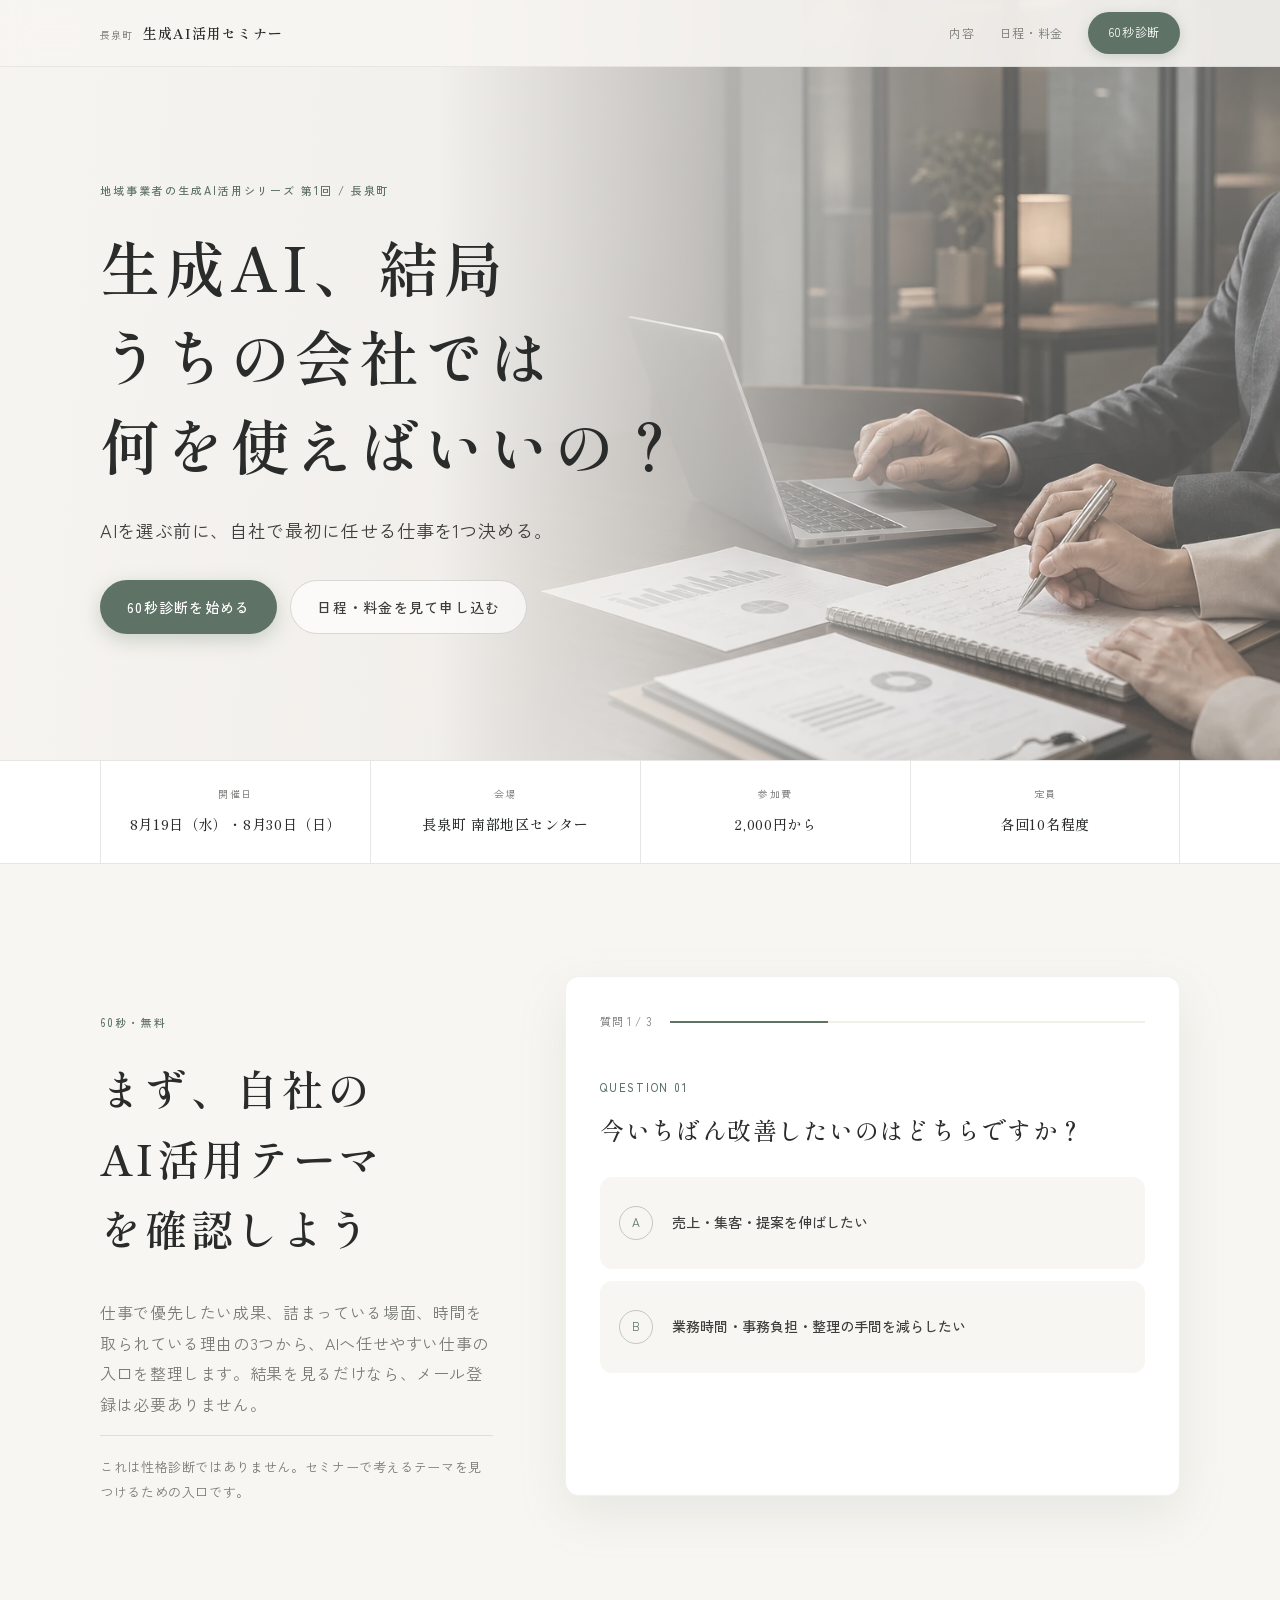
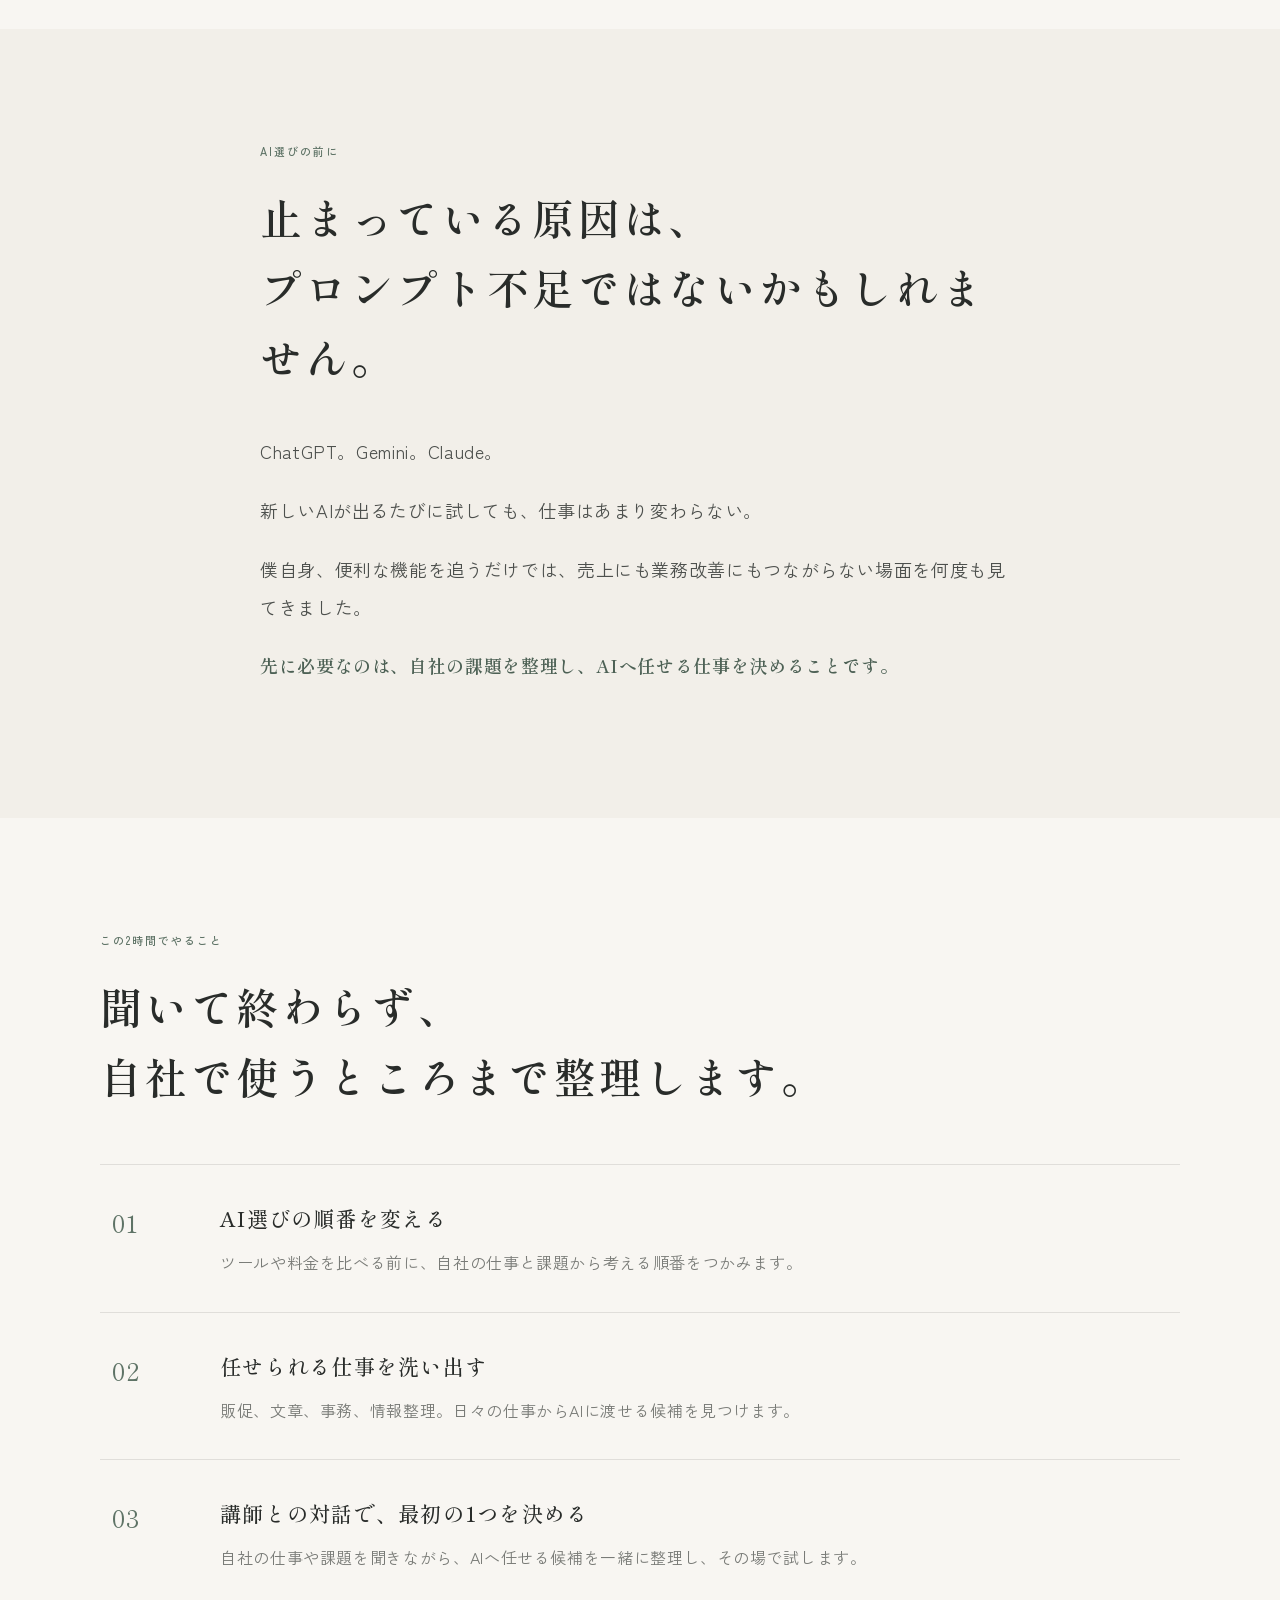
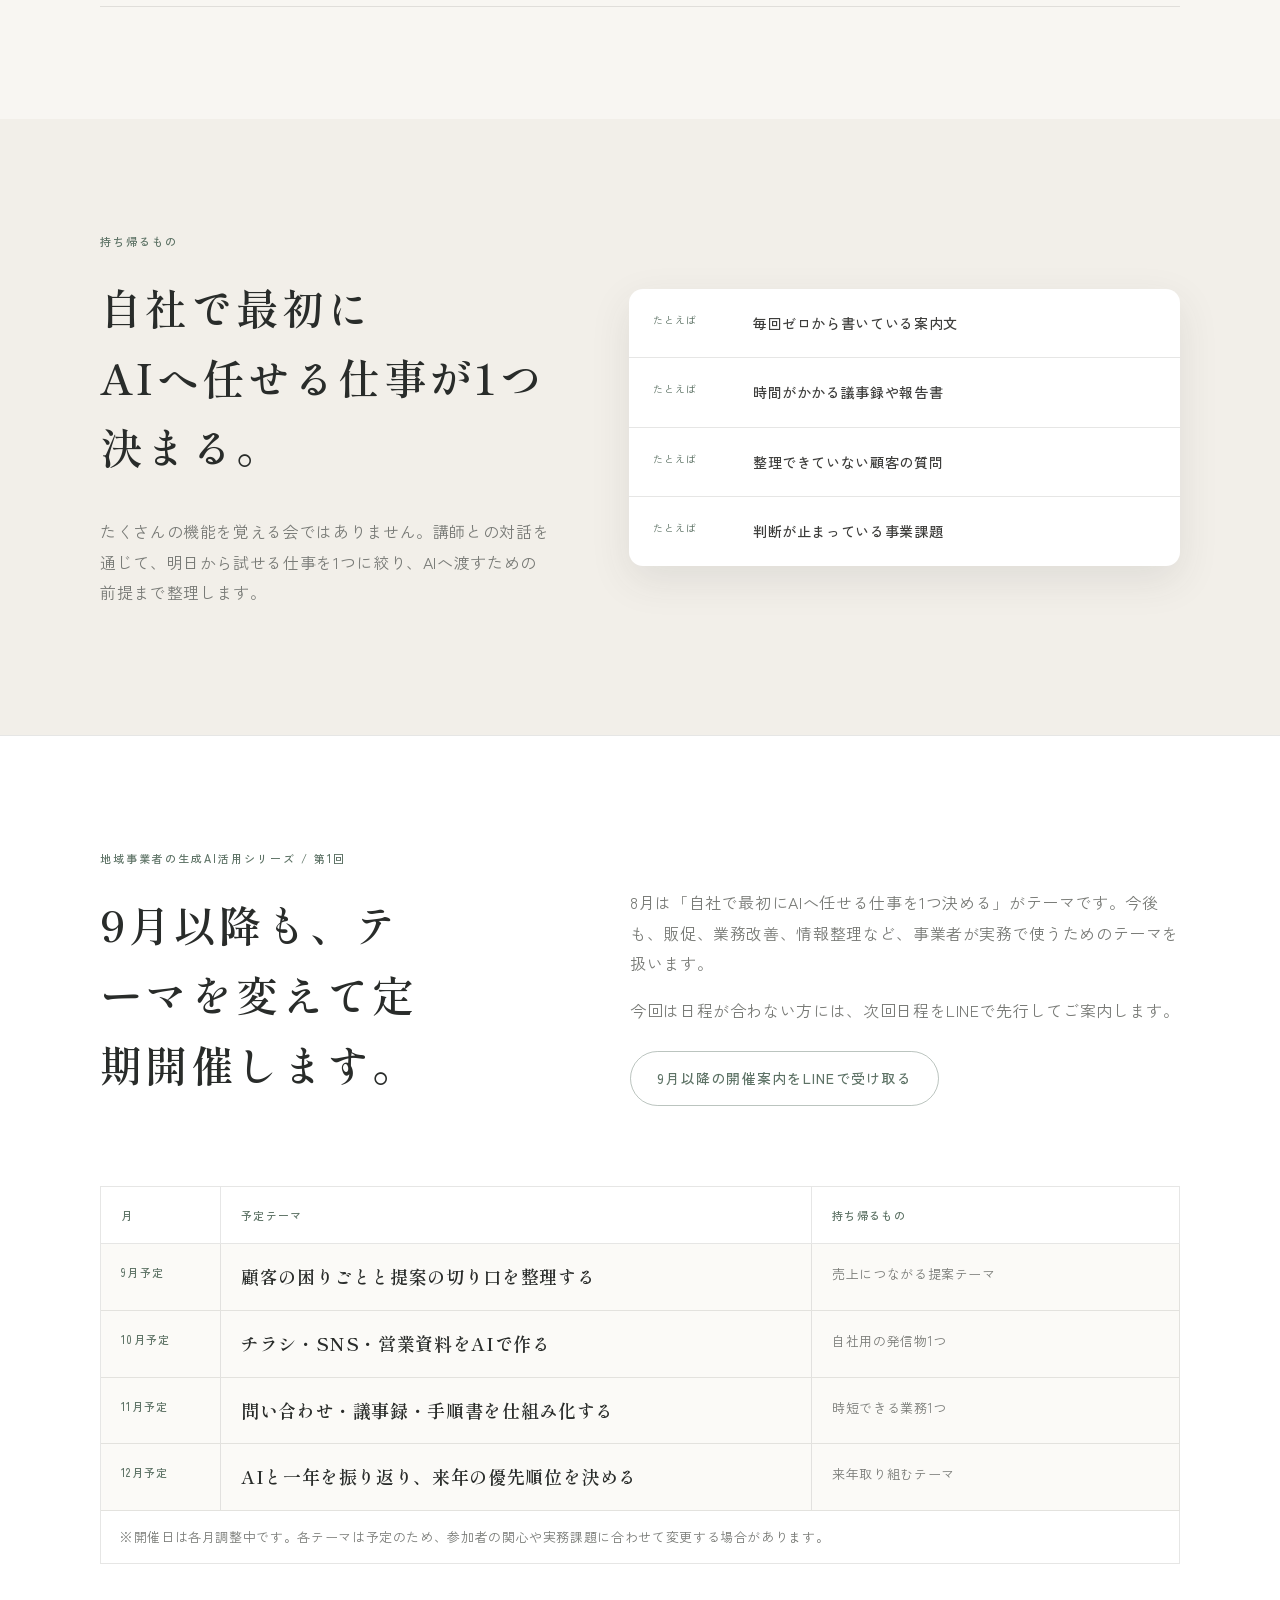
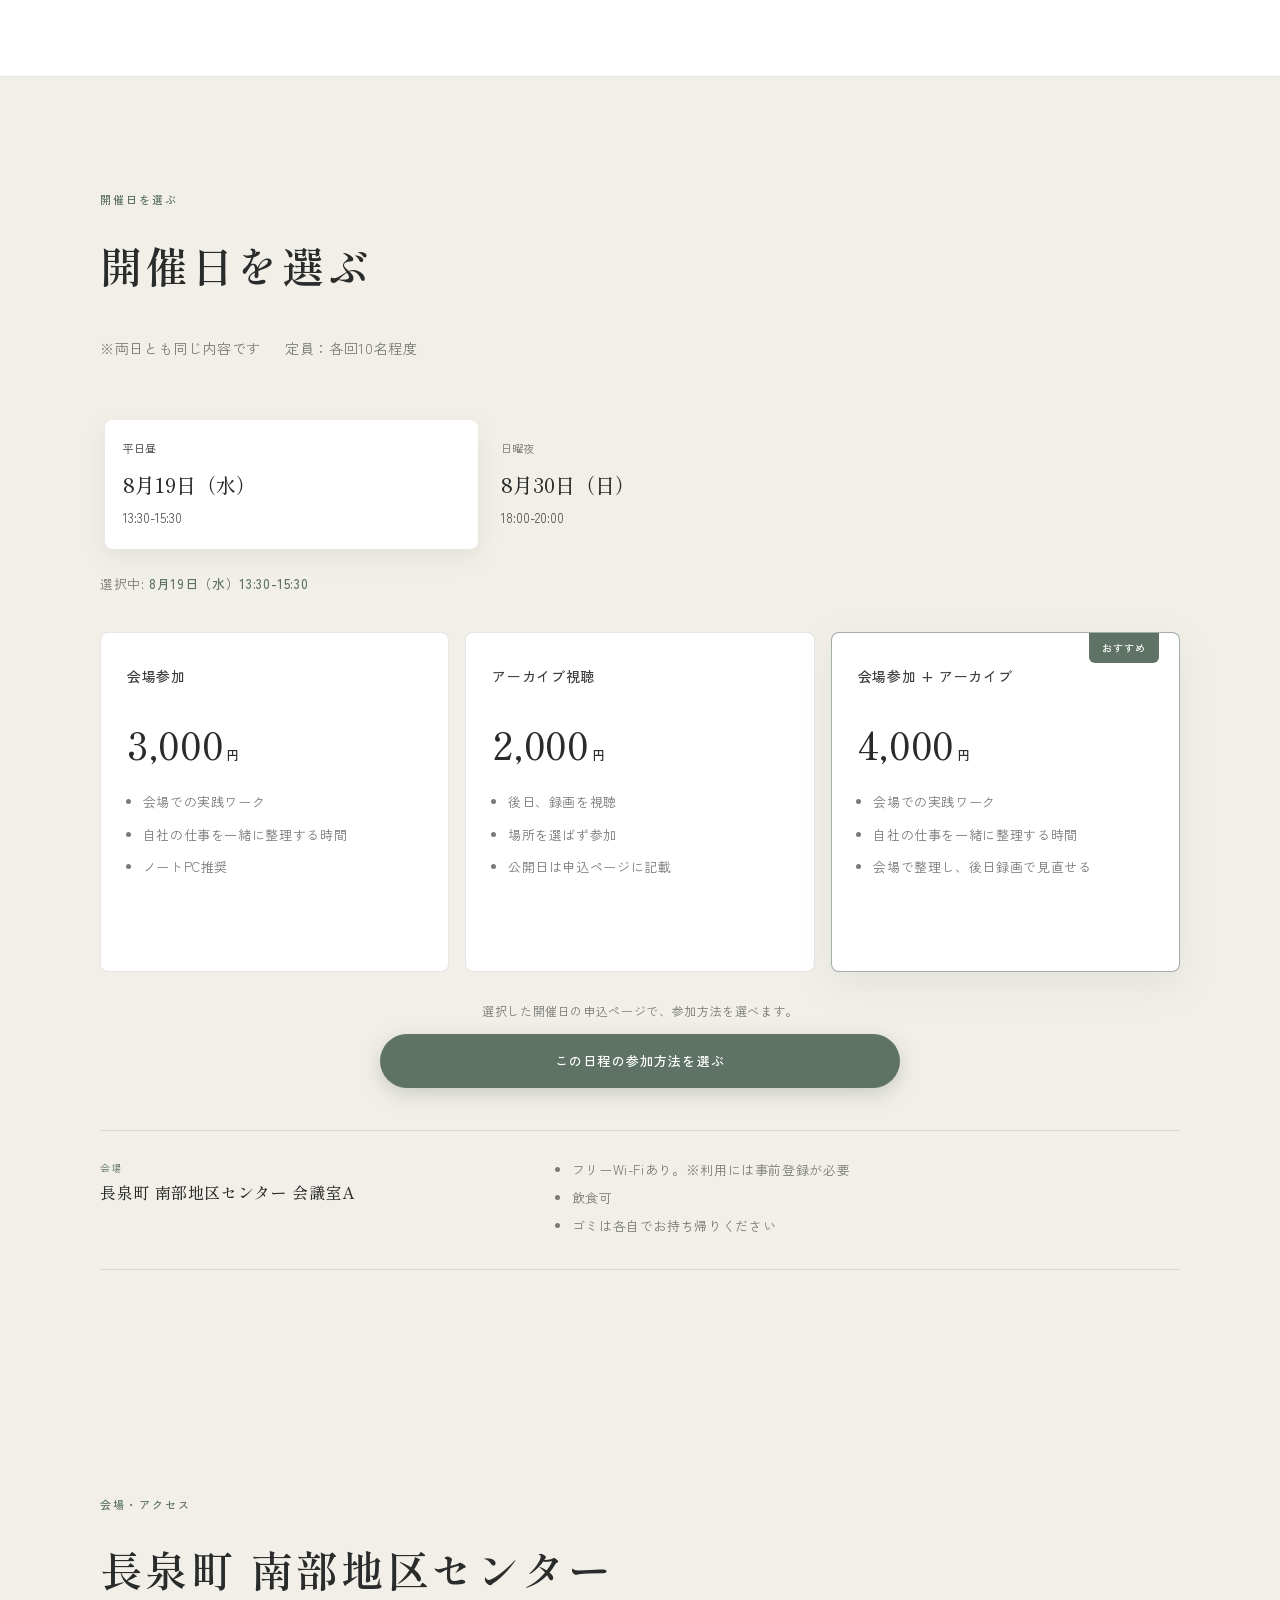
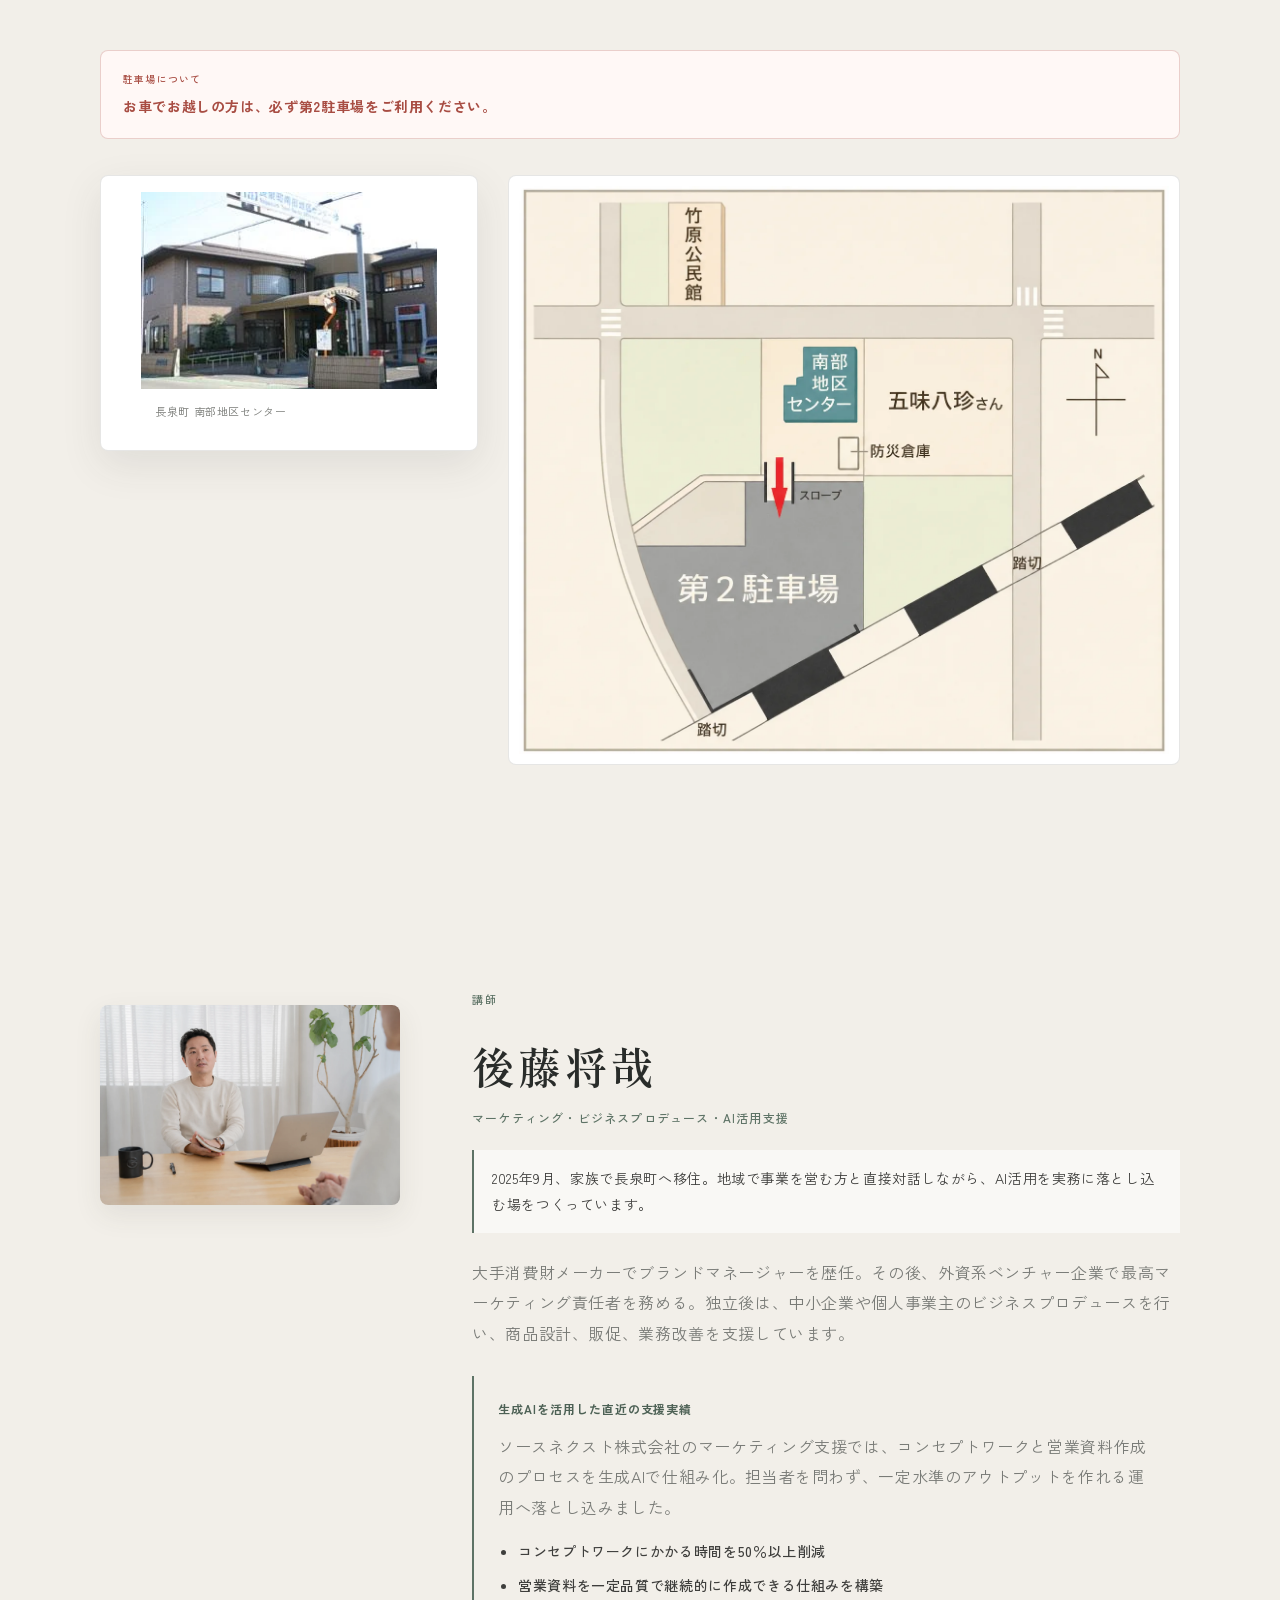
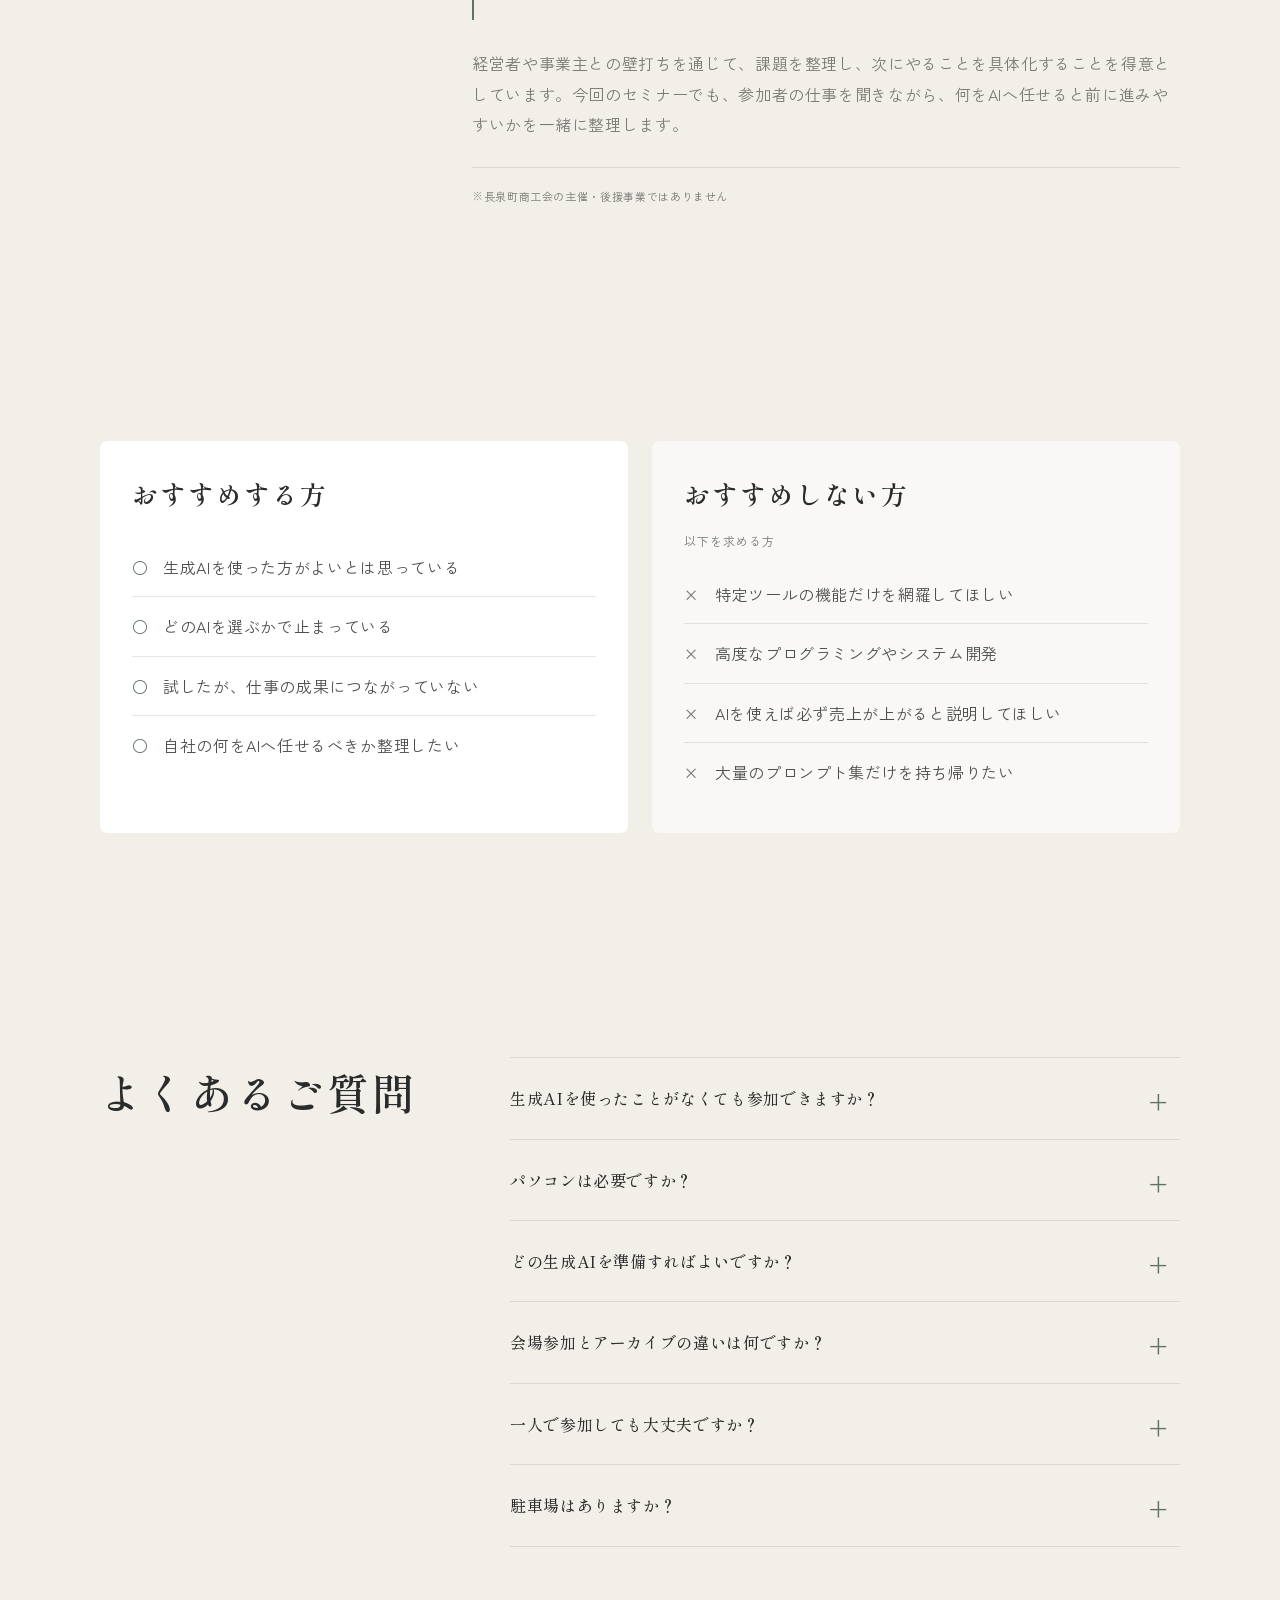
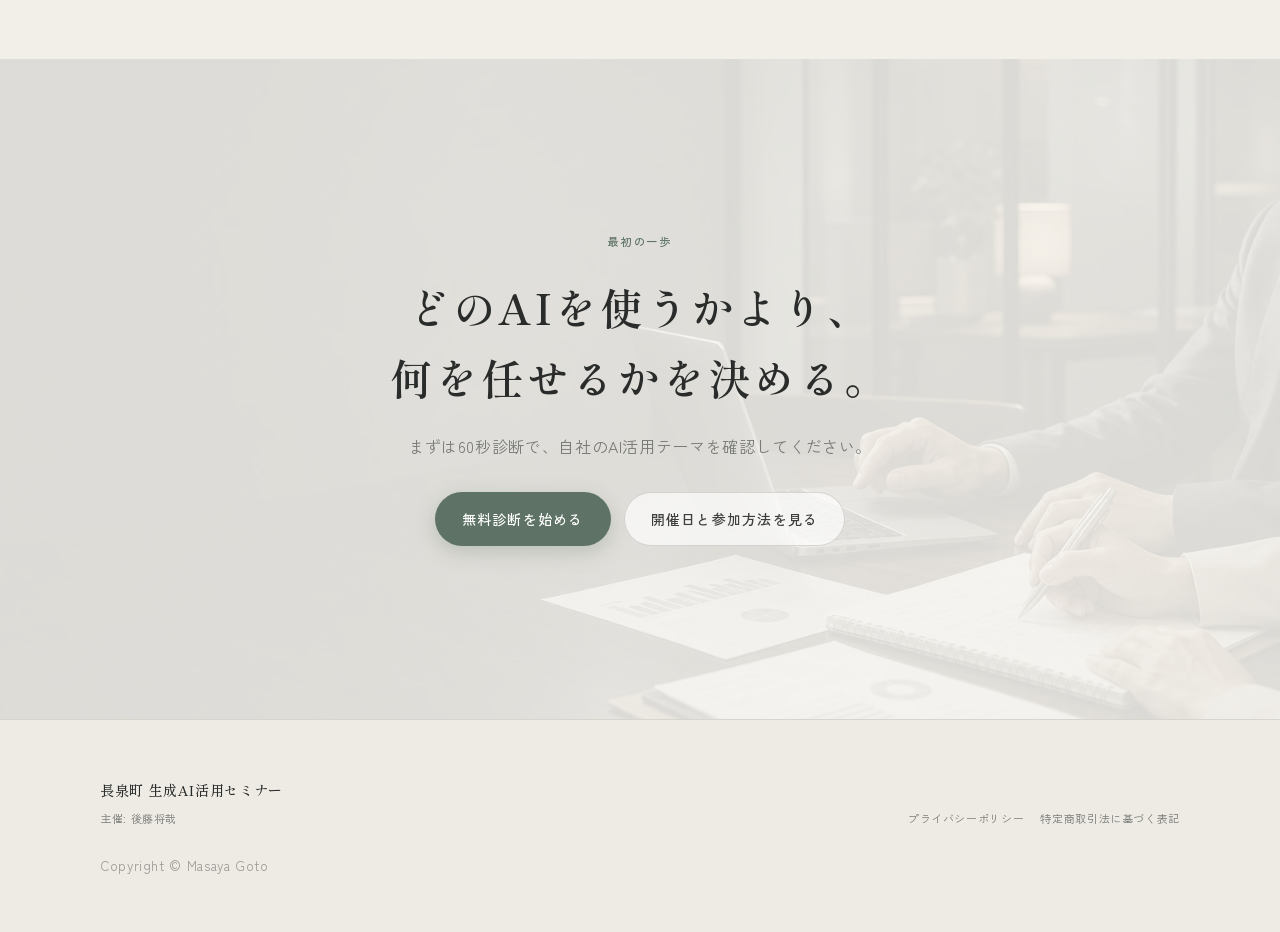
==== commit 587f049e: "Update series plan and local profile context" ====
--- a/index.html
+++ b/index.html
@@ -15,7 +15,7 @@
   <link rel="preconnect" href="https://fonts.googleapis.com">
   <link rel="preconnect" href="https://fonts.gstatic.com" crossorigin>
   <link href="https://fonts.googleapis.com/css2?family=Shippori+Mincho:wght@400;500;600&family=Zen+Kaku+Gothic+New:wght@400;500;700&display=swap" rel="stylesheet">
-  <link rel="stylesheet" href="styles.css?v=20260715-series2">
+  <link rel="stylesheet" href="styles.css?v=20260715-series3">
 </head>
 <body>
   <a class="skip-link" href="#main">本文へ移動</a>
@@ -187,11 +187,32 @@
           <button class="button button-dark" type="button" data-line-cta>9月以降の開催案内をLINEで受け取る</button>
         </div>
         <div class="series-plan reveal" aria-label="9月以降の開催予定">
-          <div><span>9月予定</span><strong>販促・発信にAIを使う</strong><p>案内文、SNS、チラシ、商品説明を整える。</p></div>
-          <div><span>10月予定</span><strong>業務改善にAIを使う</strong><p>繰り返しの事務作業や資料作成を軽くする。</p></div>
-          <div><span>11月予定</span><strong>情報整理にAIを使う</strong><p>議事録、顧客の声、社内メモを活用しやすくする。</p></div>
-          <div><span>12月予定</span><strong>経営判断の壁打ちにAIを使う</strong><p>事業課題、優先順位、次の打ち手を整理する。</p></div>
-          <p class="series-note">※各テーマは予定です。内容は参加者の関心や実務課題に合わせて変更する場合があります。</p>
+          <div class="series-row series-row-head" aria-hidden="true">
+            <span>月</span>
+            <span>予定テーマ</span>
+            <span>持ち帰るもの</span>
+          </div>
+          <div class="series-row">
+            <span>9月予定</span>
+            <strong>顧客の困りごとと提案の切り口を整理する</strong>
+            <p>売上につながる提案テーマ</p>
+          </div>
+          <div class="series-row">
+            <span>10月予定</span>
+            <strong>チラシ・SNS・営業資料をAIで作る</strong>
+            <p>自社用の発信物1つ</p>
+          </div>
+          <div class="series-row">
+            <span>11月予定</span>
+            <strong>問い合わせ・議事録・手順書を仕組み化する</strong>
+            <p>時短できる業務1つ</p>
+          </div>
+          <div class="series-row">
+            <span>12月予定</span>
+            <strong>AIと一年を振り返り、来年の優先順位を決める</strong>
+            <p>来年取り組むテーマ</p>
+          </div>
+          <p class="series-note">※開催日は各月調整中です。各テーマは予定のため、参加者の関心や実務課題に合わせて変更する場合があります。</p>
         </div>
       </div>
     </section>
@@ -310,6 +331,7 @@
           <p class="section-label">講師</p>
           <h2>後藤将哉</h2>
           <p class="profile-role">マーケティング・ビジネスプロデュース・AI活用支援</p>
+          <p class="profile-local">2025年9月、家族で長泉町へ移住。地域で事業を営む方と直接対話しながら、AI活用を実務に落とし込む場をつくっています。</p>
           <p>大手消費財メーカーでブランドマネージャーを歴任。その後、外資系ベンチャー企業で最高マーケティング責任者を務める。独立後は、中小企業や個人事業主のビジネスプロデュースを行い、商品設計、販促、業務改善を支援しています。</p>
           <div class="profile-proof">
             <p class="profile-proof-label">生成AIを活用した直近の支援実績</p>
--- a/styles.css
+++ b/styles.css
@@ -283,21 +283,35 @@
 .series-copy .button { margin-top: 10px; }
 .series-plan {
   grid-column: 1 / -1;
-  display: grid;
-  grid-template-columns: repeat(4, minmax(0, 1fr));
   border-top: 1px solid var(--line);
   border-left: 1px solid var(--line);
 }
-.series-plan div {
-  min-height: 176px;
-  padding: 22px 20px;
+.series-row {
+  display: grid;
+  grid-template-columns: 120px minmax(0, 1.45fr) minmax(0, 0.9fr);
   border-right: 1px solid var(--line);
   border-bottom: 1px solid var(--line);
   background: rgba(248, 246, 242, 0.58);
 }
+.series-row > * {
+  min-width: 0;
+  margin: 0;
+  padding: 18px 20px;
+  border-right: 1px solid var(--line);
+}
+.series-row > *:last-child { border-right: 0; }
+.series-row-head {
+  color: var(--accent);
+  background: var(--white);
+}
+.series-row-head span {
+  margin-bottom: 0;
+  font-size: 10px;
+  font-weight: 700;
+}
 .series-plan span {
   display: block;
-  margin-bottom: 12px;
+  margin-bottom: 0;
   color: var(--accent);
   font-size: 11px;
   font-weight: 500;
@@ -305,16 +319,15 @@
 }
 .series-plan strong {
   display: block;
-  margin-bottom: 9px;
   color: var(--ink-strong);
   font-family: var(--serif);
   font-size: 18px;
   font-weight: 600;
   line-height: 1.65;
 }
-.series-plan p { margin-bottom: 0; color: var(--muted); font-size: 13px; line-height: 1.85; }
+.series-plan p { color: var(--muted); font-size: 13px; line-height: 1.85; }
 .series-note {
-  grid-column: 1 / -1;
+  margin-bottom: 0;
   padding: 14px 18px;
   border-right: 1px solid var(--line);
   border-bottom: 1px solid var(--line);
@@ -379,7 +392,15 @@
 .profile-image-wrap img { width: 100%; height: auto; aspect-ratio: 3 / 2; object-fit: cover; object-position: 34% center; filter: saturate(0.82) contrast(0.96); }
 .profile-section h2 { margin-bottom: 6px; color: var(--ink-strong); font-size: 43px; }
 .profile-role { margin-bottom: 28px; color: var(--accent); font-size: 12px; font-weight: 500; letter-spacing: 0.1em; }
-.profile-copy > p:not(.section-label):not(.profile-role):not(.profile-note) { color: var(--muted); }
+.profile-local {
+  margin: -8px 0 24px;
+  padding: 15px 18px;
+  color: var(--ink);
+  background: rgba(255, 255, 255, 0.58);
+  border-left: 2px solid var(--accent);
+  font-size: 14px;
+}
+.profile-copy > p:not(.section-label):not(.profile-role):not(.profile-note):not(.profile-local) { color: var(--muted); }
 .profile-proof { margin: 28px 0; padding: 22px 24px; background: var(--paper-deep); border-left: 2px solid var(--accent); }
 .profile-proof p { color: var(--muted); }
 .profile-proof .profile-proof-label { margin-bottom: 10px; color: var(--accent-dark); font-size: 12px; font-weight: 700; letter-spacing: 0.08em; }
@@ -461,7 +482,8 @@
   .diagnosis-tool { max-width: 720px; }
   .outcome-notes { max-width: 720px; }
   .series-copy { max-width: 720px; padding-top: 0; }
-  .series-plan { grid-template-columns: repeat(2, minmax(0, 1fr)); }
+  .series-row { grid-template-columns: 105px minmax(0, 1.35fr) minmax(0, 0.9fr); }
+  .series-row > * { padding: 17px 16px; }
   .price-list { grid-template-columns: 1fr; }
   .price-item { min-height: 0; }
   .price-main p { min-height: 0; }
@@ -520,8 +542,12 @@
   .fit-layout { grid-template-columns: 1fr; }
   .fit-block { padding: 25px 20px; }
   .fit-block h2 { font-size: 24px; }
-  .series-plan { grid-template-columns: 1fr; }
-  .series-plan div { min-height: 0; padding: 19px 18px; }
+  .series-row,
+  .series-row-head { grid-template-columns: 1fr; }
+  .series-row-head { display: none; }
+  .series-row > * { padding: 5px 18px; border-right: 0; }
+  .series-row { padding: 18px 0; }
+  .series-row span { margin-bottom: 3px; }
   .series-plan strong { font-size: 17px; }
   .faq-layout { gap: 20px; }
   .faq-list summary { padding-right: 38px; font-size: 14px; }
